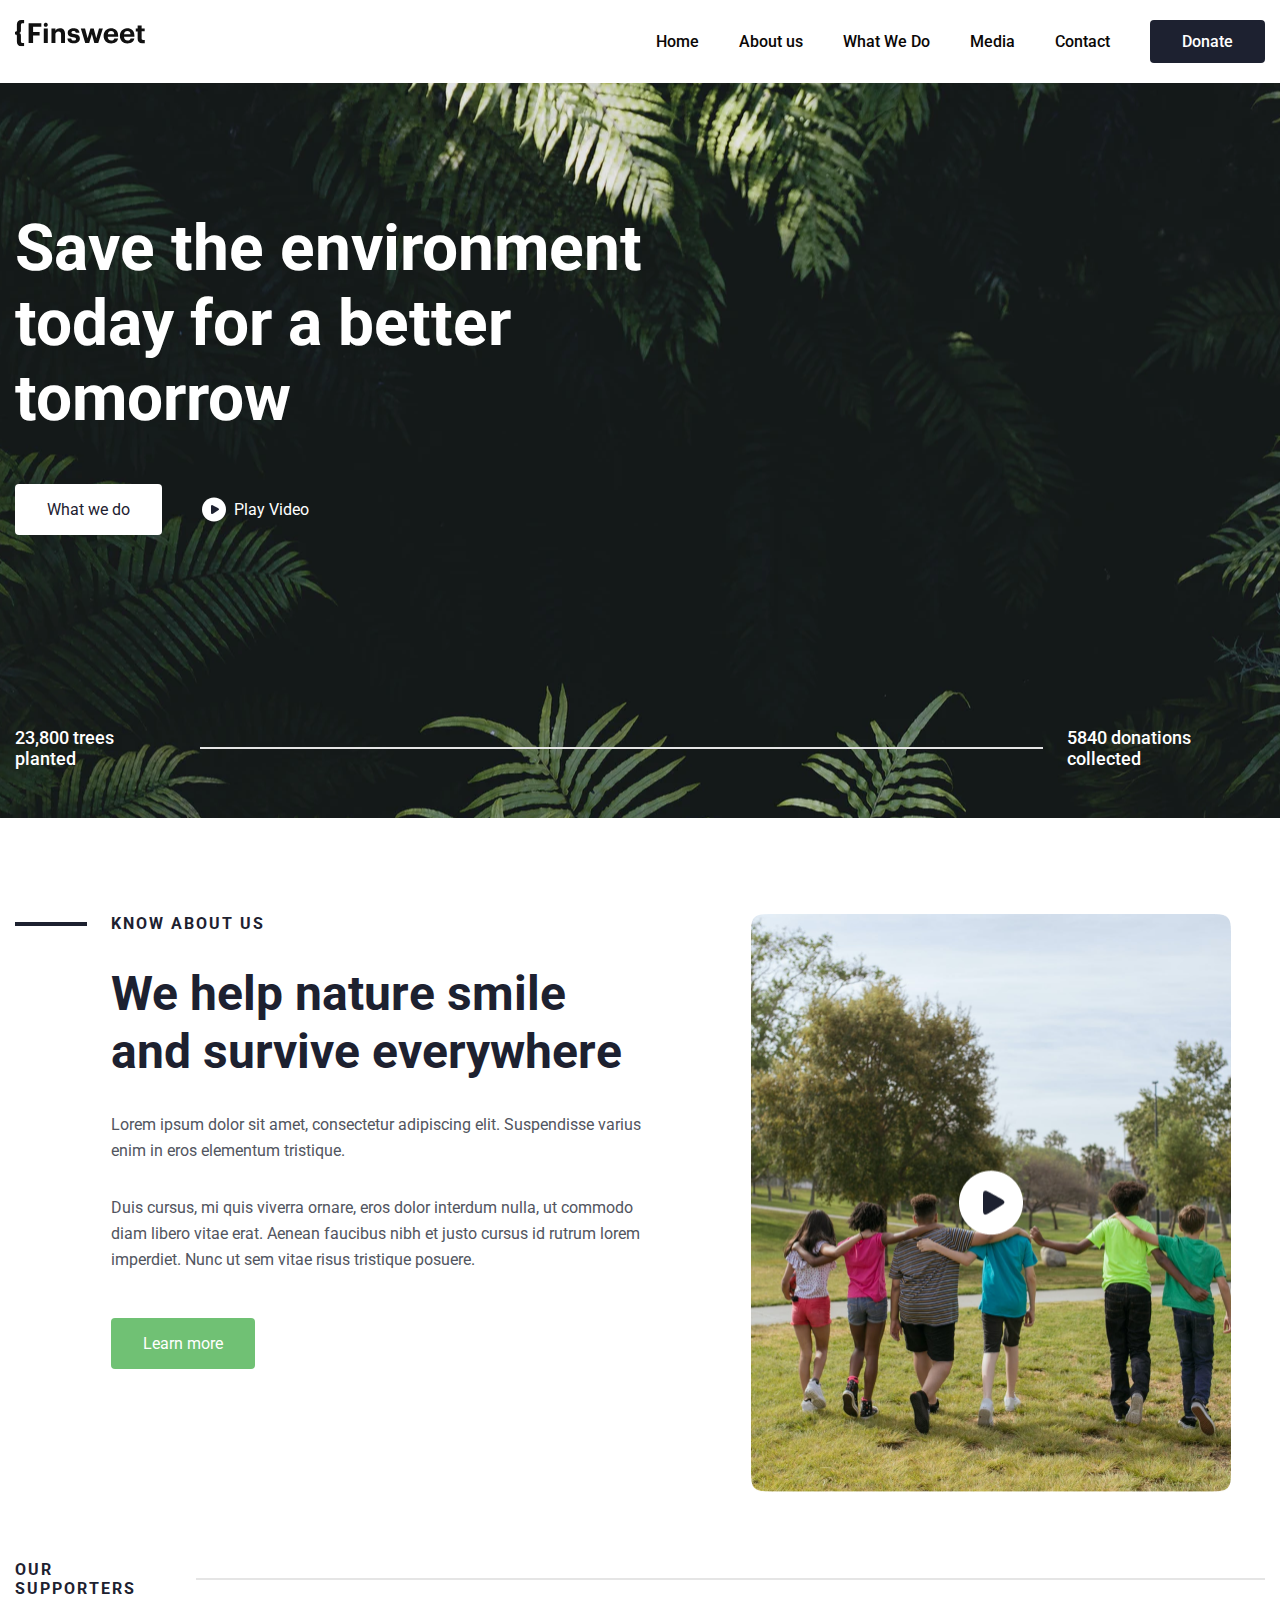
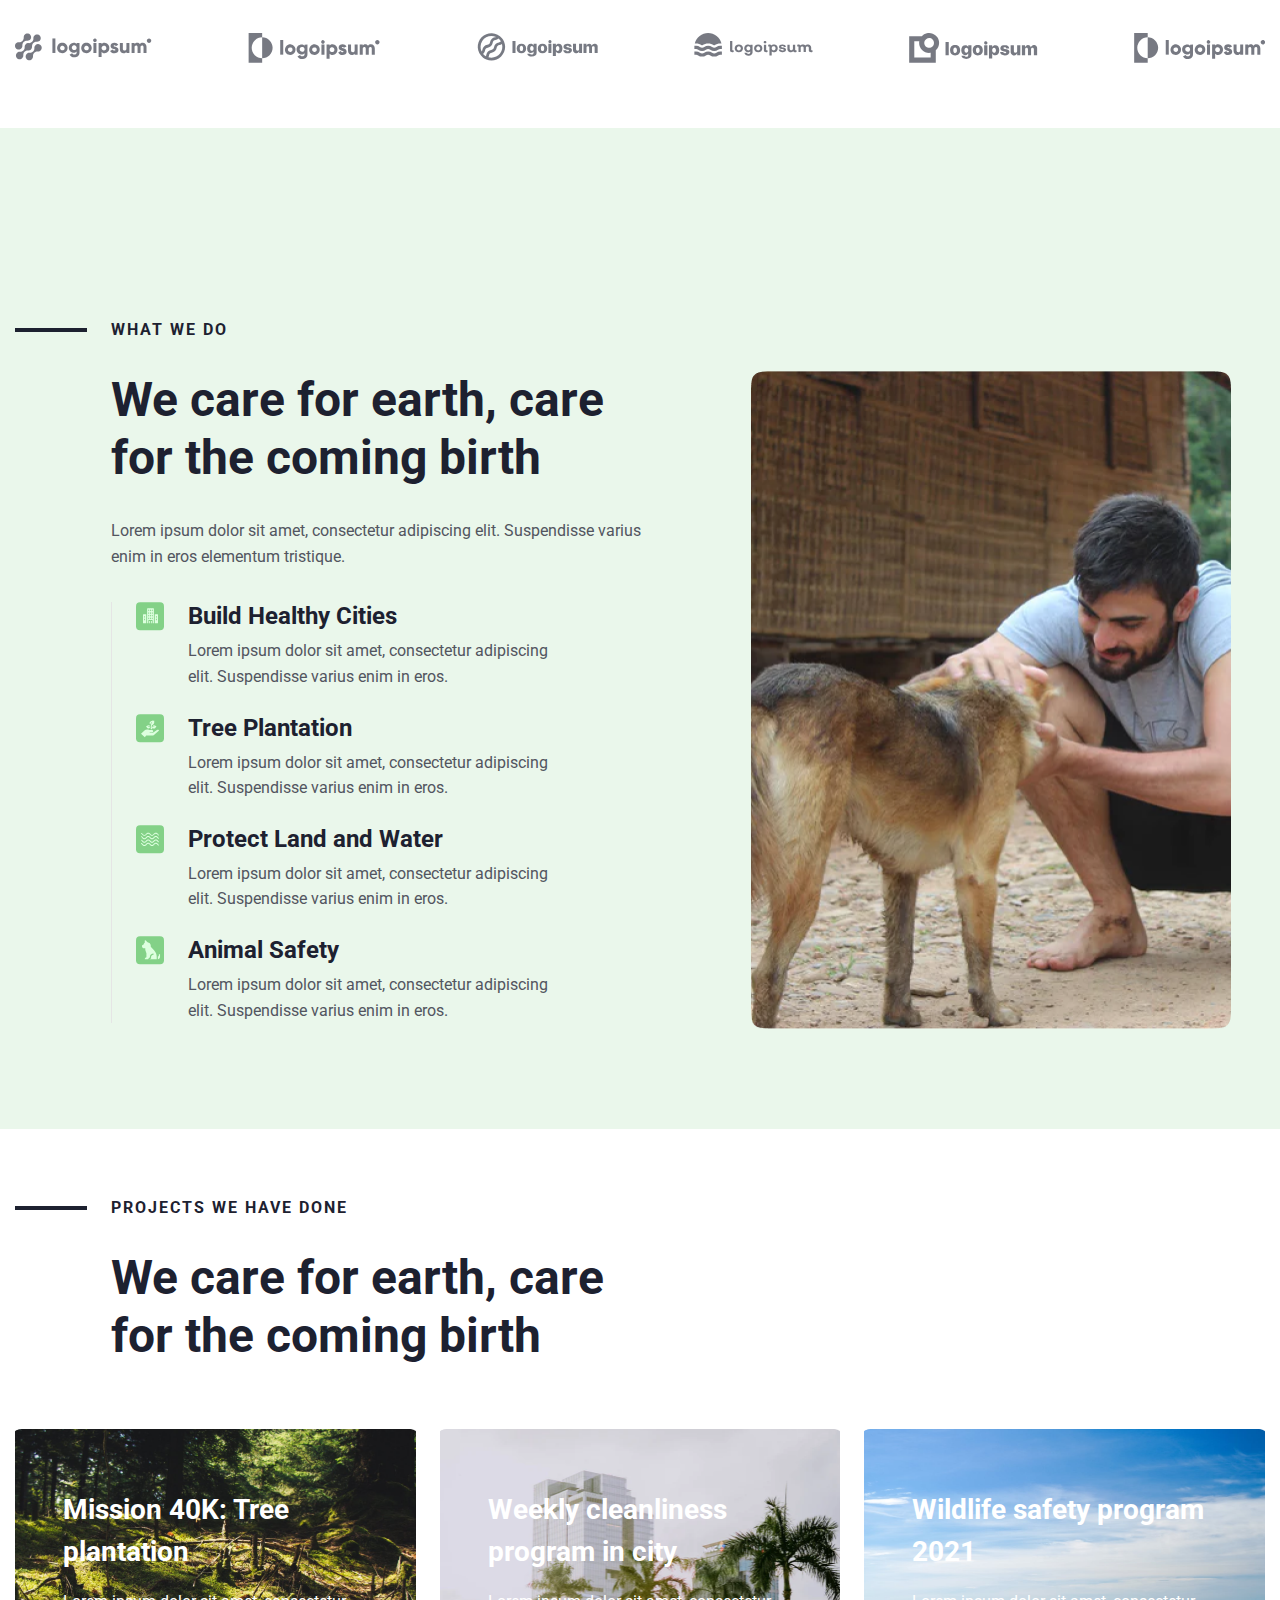
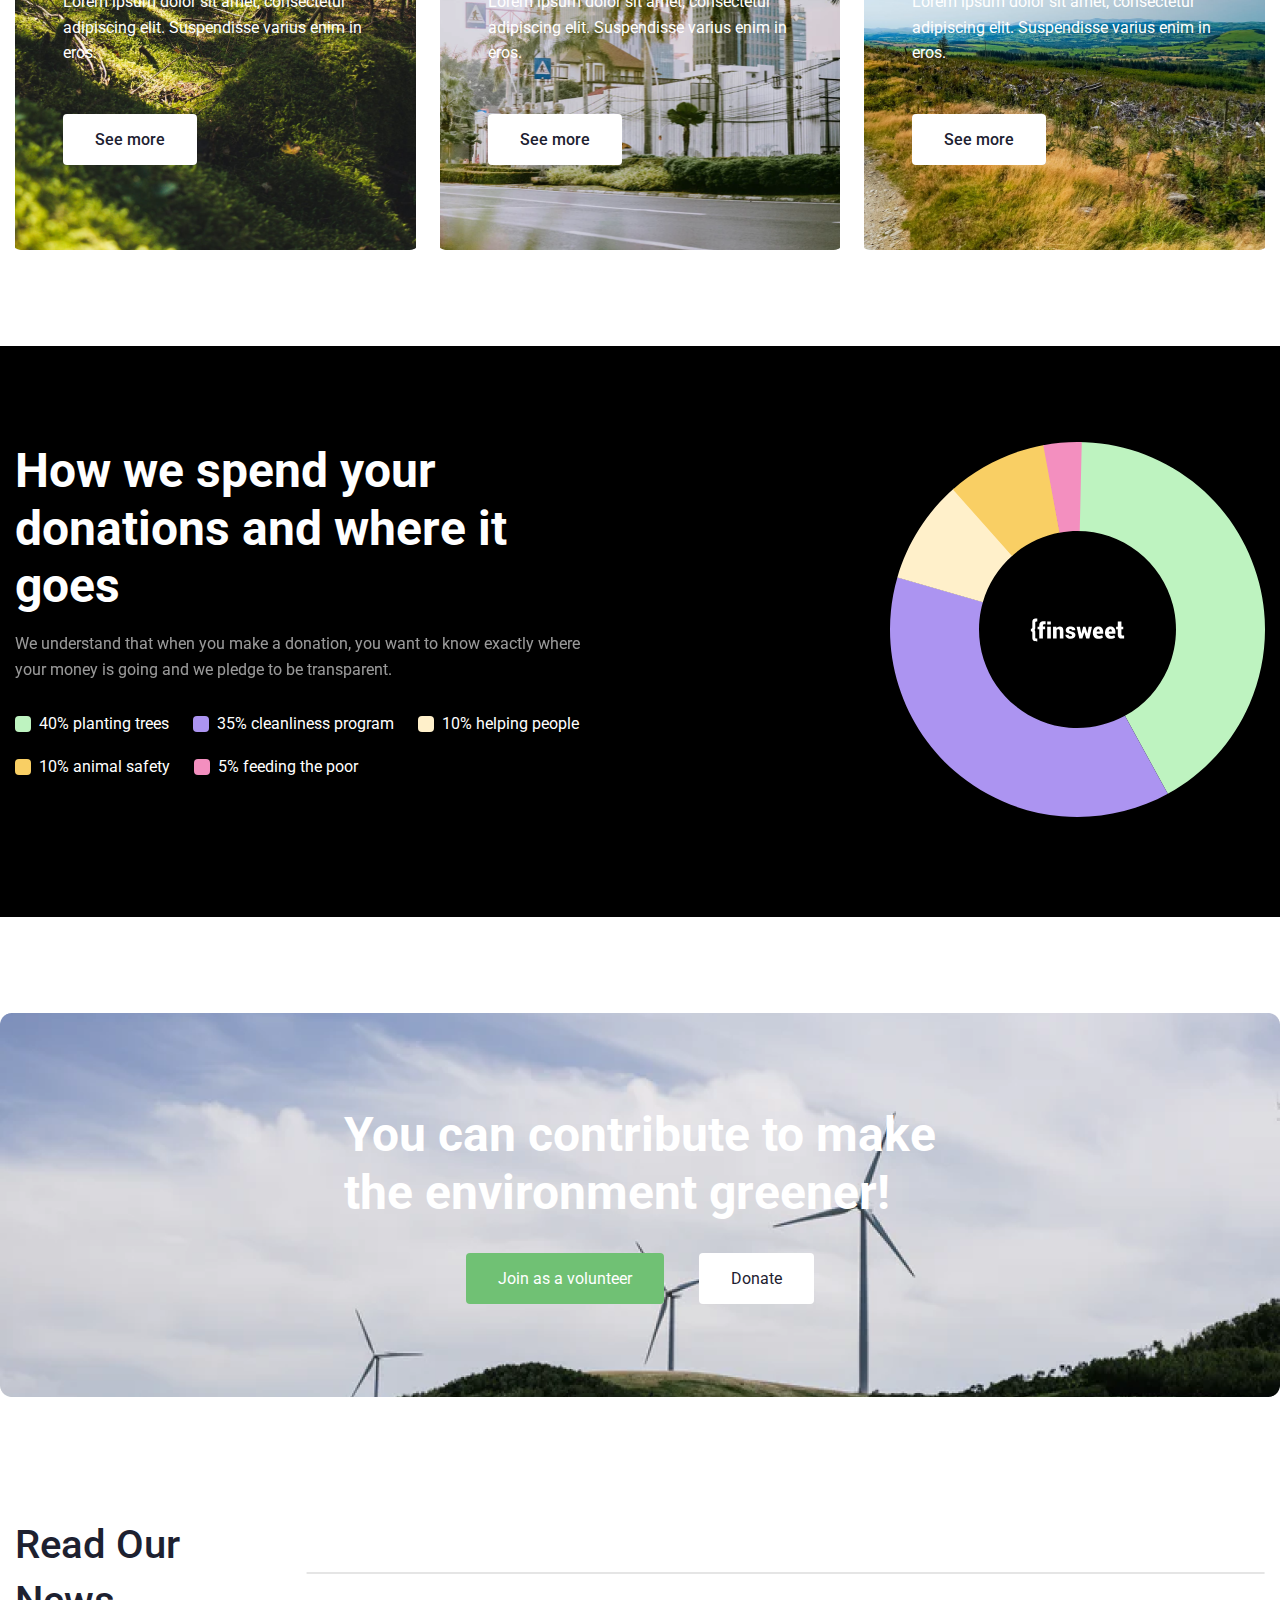
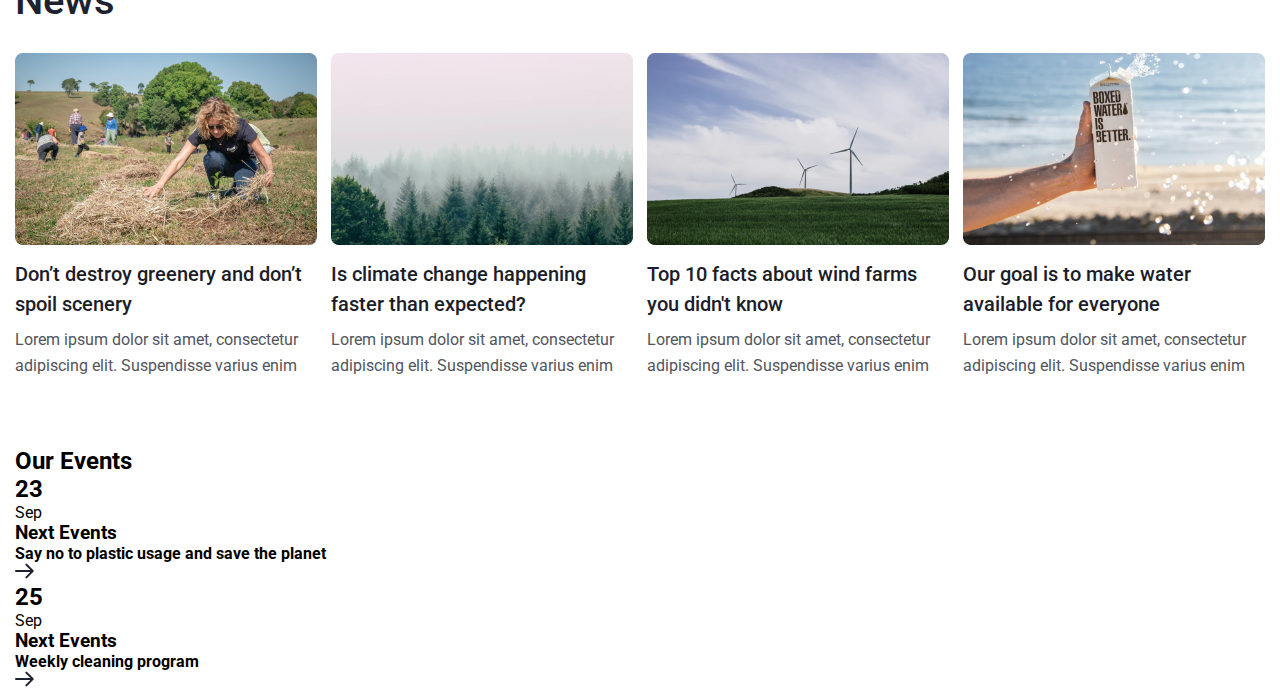
==== index.html @ 7b33d872 "start" ====
<!DOCTYPE html>
<html lang="en">
  <head>
    <meta charset="UTF-8" />
    <meta http-equiv="X-UA-Compatible" content="IE=edge" />
    <meta name="viewport" content="width=device-width, initial-scale=1.0" />
    <title>Home Page</title>
    <link rel="stylesheet" href="./css/main.css" />
  </head>
  <body>
    <header>
      <div class="container">
        <div class="header">
          <div class="logo">
            <a href="/">
              <img src="./img/Logo.svg" alt="logo" />
            </a>
          </div>
          <nav>
            <ul>
              <li><a href="/">Home</a></li>
              <li><a href="./about-us.html">About us</a></li>
              <li><a href="./what-we-do.html">What We Do</a></li>
              <li><a href="./media.html">Media</a></li>
              <li><a href="./contact.html">Contact</a></li>
            </ul>
            <a class="btn" href="./donation.html">Donate</a>
          </nav>
        </div>
      </div>
    </header>
    <main>
      <section class="hero-section">
        <div class="container">
          <div class="hero-section__inner">
            <div class="hero-section__header">
              <h2>Save the environment today for a better tomorrow</h2>
            </div>

            <div class="hero-section__btns">
              <a href="#" class="home-page__btn">What we do</a>

              <a href="#" class="hero-section__play-btn">
                <svg
                  width="24"
                  height="25"
                  viewBox="0 0 24 25"
                  fill="none"
                  xmlns="http://www.w3.org/2000/svg"
                >
                  <g filter="url(#filter0_b_604_49)">
                    <path
                      d="M0 12.5C0 5.87258 5.37258 0.5 12 0.5C18.6274 0.5 24 5.87258 24 12.5C24 19.1274 18.6274 24.5 12 24.5C5.37258 24.5 0 19.1274 0 12.5Z"
                      fill="white"
                    />
                  </g>
                  <path
                    d="M8.99268 14.2144V10.68C8.99268 9.17335 8.99268 8.42001 9.48339 8.12962C9.97411 7.83922 10.6345 8.20177 11.9552 8.92688L14.9846 10.5901C16.3231 11.3249 16.9924 11.6924 17.0071 12.2668C17.0218 12.8412 16.3722 13.2424 15.0731 14.0448L12.0437 15.916C10.6936 16.7499 10.0185 17.1668 9.50559 16.8807C8.99268 16.5947 8.99268 15.8012 8.99268 14.2144Z"
                    fill="#1D2130"
                  />
                  <defs>
                    <filter
                      id="filter0_b_604_49"
                      x="-80"
                      y="-79.5"
                      width="184"
                      height="184"
                      filterUnits="userSpaceOnUse"
                      color-interpolation-filters="sRGB"
                    >
                      <feFlood flood-opacity="0" result="BackgroundImageFix" />
                      <feGaussianBlur
                        in="BackgroundImageFix"
                        stdDeviation="40"
                      />
                      <feComposite
                        in2="SourceAlpha"
                        operator="in"
                        result="effect1_backgroundBlur_604_49"
                      />
                      <feBlend
                        mode="normal"
                        in="SourceGraphic"
                        in2="effect1_backgroundBlur_604_49"
                        result="shape"
                      />
                    </filter>
                  </defs>
                </svg>
                Play Video
              </a>
            </div>

            <div class="hero-section__footer">
              <p>23,800 trees planted</p>
              <div class="hero-section__line"></div>
              <p>5840 donations collected</p>
            </div>
          </div>
        </div>
      </section>
      <section class="about-section">
        <div class="container">
          <div class="about-section__inner">
            <div class="about-section__text">
              <div class="home-page__line-headers">
                <div class="home-page__line"></div>
                <h4 class="home-page__heading-mini">Know About us</h4>
              </div>
              <div class="home-page__text">
                <h2 class="home-page__headings">
                  We help nature smile and survive everywhere
                </h2>
                <p>
                  Lorem ipsum dolor sit amet, consectetur adipiscing elit.
                  Suspendisse varius enim in eros elementum tristique.
                </p>
                <p class="home-page__text-inner">
                  Duis cursus, mi quis viverra ornare, eros dolor interdum
                  nulla, ut commodo diam libero vitae erat. Aenean faucibus nibh
                  et justo cursus id rutrum lorem imperdiet. Nunc ut sem vitae
                  risus tristique posuere.
                </p>
                <a href="#" class="home-page__btn-green">Learn more</a>
              </div>
            </div>

            <div class="about-section__img">
              <img
                src="./img/Home-page-video.png"
                alt="home page video"
                width="480px"
                height="578px"
              />
            </div>
          </div>

          <div class="about-section__footer">
            <h4 class="home-page__heading-mini">our Supporters</h4>
            <div class="home-page__line-bigger"></div>
          </div>
          <div class="about-section__footer-logos">
            <svg
              width="143"
              height="29"
              viewBox="0 0 143 29"
              fill="none"
              xmlns="http://www.w3.org/2000/svg"
            >
              <g opacity="0.6">
                <path
                  d="M21.3558 13.1385C20.9581 13.5388 20.6535 14.022 20.4638 14.5536C20.274 15.0852 20.2038 15.6521 20.2581 16.2139L20.2392 16.195C20.295 16.8564 20.2058 17.5219 19.978 18.1453C19.7502 18.7686 19.3891 19.3346 18.92 19.8039C18.451 20.2733 17.8852 20.6345 17.2622 20.8624C16.6391 21.0904 15.9739 21.1796 15.3129 21.1237L15.3318 21.1426C14.5411 21.069 13.7469 21.2412 13.0576 21.6356C12.3683 22.0301 11.8173 22.6277 11.4799 23.3469C11.1424 24.0661 11.0349 24.872 11.172 25.6545C11.3091 26.4371 11.6841 27.1584 12.2459 27.7199C12.8076 28.2815 13.5289 28.656 14.3112 28.7924C15.0935 28.9289 15.8989 28.8206 16.6174 28.4823C17.336 28.1441 17.9328 27.5923 18.3264 26.9023C18.7201 26.2123 18.8914 25.4176 18.8171 24.6265L18.8371 24.6454C18.7813 23.9841 18.8704 23.3185 19.0982 22.6952C19.3261 22.0719 19.6871 21.5058 20.1562 21.0365C20.6253 20.5672 21.191 20.206 21.8141 19.978C22.4371 19.7501 23.1023 19.6609 23.7633 19.7167L23.7434 19.6978C24.3893 19.7559 25.0394 19.65 25.6335 19.3898C26.2276 19.1296 26.7464 18.7236 27.1419 18.2094C27.5373 17.6951 27.7967 17.0893 27.8958 16.4481C27.995 15.8069 27.9308 15.1511 27.7091 14.5413C27.4874 13.9316 27.1155 13.3877 26.6278 12.96C26.1401 12.5323 25.5524 12.2348 24.9192 12.0949C24.2859 11.955 23.6276 11.9773 23.0052 12.1597C22.3829 12.3421 21.8166 12.6788 21.359 13.1385H21.3558Z"
                  fill="#1D2130"
                />
                <path
                  d="M13.6137 18.6667L13.5938 18.6478C14.1556 18.7044 14.723 18.6354 15.2549 18.4458C15.7868 18.2562 16.2699 17.9507 16.6694 17.5513C17.0688 17.152 17.3745 16.6689 17.5645 16.1368C17.7544 15.6048 17.8238 15.0372 17.7676 14.4751L17.7875 14.494C17.7317 13.8326 17.8209 13.1671 18.0487 12.5438C18.2765 11.9204 18.6376 11.3544 19.1067 10.8851C19.5757 10.4158 20.1415 10.0545 20.7645 9.82658C21.3876 9.59863 22.0528 9.50945 22.7138 9.56528L22.6939 9.54638C23.4846 9.62068 24.2791 9.44911 24.9688 9.05509C25.6585 8.66106 26.21 8.06375 26.5479 7.34464C26.8859 6.62553 26.9939 5.81962 26.8572 5.03684C26.7205 4.25406 26.3458 3.53251 25.7842 2.97062C25.2226 2.40873 24.5014 2.03385 23.719 1.8971C22.9366 1.76036 22.1311 1.86842 21.4123 2.20654C20.6936 2.54466 20.0966 3.09638 19.7027 3.78644C19.3089 4.47651 19.1374 5.27132 19.2117 6.06248L19.1928 6.04253C19.2488 6.70391 19.1598 7.36955 18.932 7.99296C18.7042 8.61637 18.3432 9.18252 17.8741 9.65186C17.405 10.1212 16.8391 10.4824 16.216 10.7103C15.5929 10.9382 14.9276 11.0272 14.2665 10.9712L14.2854 10.9912C13.7236 10.9345 13.1562 11.0035 12.6243 11.1932C12.0924 11.3828 11.6093 11.6883 11.2098 12.0876C10.8104 12.4869 10.5047 12.9701 10.3147 13.5021C10.1248 14.0341 10.0554 14.6017 10.1116 15.1639L10.0927 15.145C10.1483 15.8063 10.0591 16.4718 9.83118 17.095C9.60328 17.7182 9.24222 18.2842 8.77319 18.7535C8.30416 19.2228 7.73844 19.584 7.11551 19.812C6.49258 20.04 5.82743 20.1293 5.16645 20.0737L5.18534 20.0926C4.39458 20.0183 3.60015 20.1899 2.91043 20.5839C2.2207 20.9779 1.66925 21.5752 1.3313 22.2943C0.993348 23.0134 0.885342 23.8193 1.02202 24.6021C1.15869 25.3849 1.53339 26.1064 2.09501 26.6683C2.65662 27.2302 3.37781 27.6051 4.16021 27.7419C4.94261 27.8786 5.74812 27.7705 6.46688 27.4324C7.18563 27.0943 7.78264 26.5426 8.17648 25.8525C8.57031 25.1625 8.74179 24.3676 8.66753 23.5765L8.68747 23.5954C8.63167 22.934 8.7208 22.2685 8.94864 21.6452C9.17647 21.0218 9.53753 20.4558 10.0066 19.9865C10.4757 19.5172 11.0415 19.1559 11.6645 18.928C12.2875 18.7 12.9527 18.6109 13.6137 18.6667Z"
                  fill="#1D2130"
                />
                <path
                  d="M6.58015 16.5594C6.97793 16.1591 7.28247 15.6759 7.47205 15.1443C7.66163 14.6126 7.73156 14.0457 7.67686 13.4839L7.6968 13.5028C7.64096 12.8413 7.73013 12.1755 7.95809 11.552C8.18605 10.9286 8.54729 10.3624 9.0166 9.89303C9.48591 9.42369 10.052 9.0625 10.6752 8.83469C11.2985 8.60689 11.964 8.51796 12.6252 8.57411L12.6052 8.55521C13.3957 8.6293 14.1898 8.45764 14.8792 8.06364C15.5686 7.66965 16.1198 7.07248 16.4575 6.3536C16.7953 5.63471 16.9032 4.82909 16.7665 4.04661C16.6299 3.26412 16.2553 2.54285 15.6939 1.98116C15.1325 1.41947 14.4115 1.04471 13.6294 0.907975C12.8473 0.77124 12.0421 0.879191 11.3236 1.21711C10.605 1.55502 10.0082 2.10645 9.61437 2.79619C9.22057 3.48594 9.049 4.28043 9.12305 5.07131L9.10416 5.05241C9.15996 5.71375 9.07083 6.37932 8.84299 7.00264C8.61516 7.62596 8.2541 8.19203 7.78503 8.66133C7.31596 9.13064 6.75017 9.49187 6.12715 9.71982C5.50413 9.94776 4.8389 10.0369 4.17789 9.98111L4.19677 10C3.55089 9.94206 2.90084 10.0482 2.30685 10.3085C1.71286 10.5688 1.19416 10.9749 0.79881 11.4892C0.403458 12.0034 0.144249 12.6092 0.0452039 13.2504C-0.0538415 13.8916 0.0104804 14.5474 0.23221 15.1571C0.453939 15.7668 0.825902 16.3106 1.31363 16.7382C1.80136 17.1658 2.38907 17.4633 3.0223 17.6031C3.65553 17.7429 4.3138 17.7206 4.9361 17.5381C5.55841 17.3557 6.12461 17.019 6.58225 16.5594H6.58015Z"
                  fill="#1D2130"
                />
                <path
                  d="M39.09 6.08663H42.2069V21.2623H39.09V6.08663Z"
                  fill="#1D2130"
                />
                <path
                  d="M43.9722 16.0658C43.9678 14.9753 44.2871 13.9079 44.8895 12.999C45.4919 12.0901 46.3504 11.3806 47.3562 10.9602C48.362 10.5398 49.4699 10.4276 50.5395 10.6376C51.6092 10.8477 52.5924 11.3707 53.3647 12.1403C54.1371 12.9099 54.6637 13.8915 54.878 14.9608C55.0923 16.0301 54.9845 17.139 54.5684 18.147C54.1522 19.155 53.4465 20.0167 52.5404 20.6231C51.6344 21.2295 50.5689 21.5531 49.4788 21.5531C48.7553 21.5614 48.0373 21.4253 47.3669 21.1527C46.6965 20.8801 46.0872 20.4766 45.5745 19.9657C45.0618 19.4548 44.656 18.8468 44.3809 18.1772C44.1058 17.5076 43.9668 16.7898 43.9722 16.0658ZM51.8685 16.0658C51.8555 15.5958 51.7043 15.1399 51.4338 14.7554C51.1632 14.3708 50.7854 14.0746 50.3475 13.9036C49.9096 13.7327 49.4311 13.6948 48.9718 13.7945C48.5124 13.8942 48.0927 14.1272 47.7649 14.4643C47.4372 14.8014 47.2161 15.2276 47.1292 15.6898C47.0423 16.152 47.0935 16.6295 47.2764 17.0627C47.4593 17.4959 47.7657 17.8655 48.1575 18.1254C48.5492 18.3853 49.0088 18.5239 49.4788 18.5239C49.8007 18.5325 50.1209 18.4743 50.4192 18.3529C50.7175 18.2315 50.9874 18.0496 51.2119 17.8187C51.4365 17.5877 51.6107 17.3127 51.7237 17.0111C51.8367 16.7094 51.886 16.3875 51.8685 16.0658Z"
                  fill="#1D2130"
                />
                <path
                  d="M67.4082 10.8684V20.7384C67.4082 24.2307 64.6858 25.707 61.9225 25.707C60.9496 25.7798 59.9754 25.5832 59.1068 25.1387C58.2382 24.6941 57.5087 24.0189 56.9983 23.187L59.6577 21.6487C59.8722 22.0824 60.214 22.4401 60.6373 22.6741C61.0606 22.9081 61.5453 23.0072 62.0264 22.9581C62.3339 23.0007 62.647 22.9736 62.9427 22.8788C63.2383 22.784 63.5088 22.6239 63.7342 22.4104C63.9596 22.1968 64.1342 21.9353 64.2449 21.6452C64.3557 21.355 64.3998 21.0437 64.3741 20.7342V19.7839C64.0091 20.2307 63.5445 20.5857 63.0176 20.8204C62.4907 21.0551 61.9161 21.1629 61.34 21.1353C59.9692 21.092 58.669 20.5168 57.7146 19.5313C56.7602 18.5459 56.2265 17.2275 56.2265 15.8553C56.2265 14.4831 56.7602 13.1648 57.7146 12.1793C58.669 11.1939 59.9692 10.6187 61.34 10.5754C61.9161 10.5477 62.4907 10.6556 63.0176 10.8903C63.5445 11.1249 64.0091 11.4799 64.3741 11.9268V10.8663L67.4082 10.8684ZM64.3752 15.8569C64.3961 15.3543 64.2662 14.857 64.0023 14.4289C63.7383 14.0008 63.3523 13.6615 62.894 13.4547C62.4357 13.2479 61.926 13.1831 61.4306 13.2686C60.9351 13.354 60.4766 13.5859 60.1139 13.9343C59.7513 14.2827 59.5012 14.7317 59.3958 15.2236C59.2904 15.7154 59.3345 16.2276 59.5225 16.6941C59.7105 17.1606 60.0337 17.5602 60.4506 17.8414C60.8674 18.1226 61.3589 18.2725 61.8616 18.2719C62.1891 18.2948 62.5178 18.2488 62.8264 18.1368C63.1351 18.0249 63.4169 17.8495 63.6536 17.622C63.8904 17.3945 64.077 17.1199 64.2012 16.8159C64.3255 16.5119 64.3847 16.1852 64.3752 15.8569Z"
                  fill="#1D2130"
                />
                <path
                  d="M69.1734 16.0658C69.169 14.9753 69.4882 13.9079 70.0907 12.999C70.6931 12.0901 71.5516 11.3806 72.5574 10.9602C73.5632 10.5398 74.6711 10.4276 75.7407 10.6376C76.8103 10.8477 77.7936 11.3707 78.5659 12.1403C79.3382 12.9099 79.8649 13.8915 80.0792 14.9608C80.2934 16.0301 80.1857 17.139 79.7695 18.147C79.3534 19.155 78.6476 20.0167 77.7416 20.6231C76.8356 21.2295 75.77 21.5531 74.68 21.5531C73.9564 21.5614 73.2385 21.4253 72.5681 21.1527C71.8977 20.8801 71.2884 20.4766 70.7757 19.9657C70.263 19.4548 69.8572 18.8468 69.5821 18.1772C69.307 17.5076 69.168 16.7898 69.1734 16.0658ZM77.0697 16.0658C77.0567 15.5958 76.9055 15.1399 76.6349 14.7554C76.3644 14.3708 75.9866 14.0746 75.5487 13.9036C75.1108 13.7327 74.6323 13.6948 74.1729 13.7945C73.7136 13.8942 73.2938 14.1272 72.9661 14.4643C72.6384 14.8014 72.4172 15.2276 72.3303 15.6898C72.2435 16.152 72.2946 16.6295 72.4775 17.0627C72.6604 17.4959 72.9669 17.8655 73.3586 18.1254C73.7504 18.3853 74.21 18.5239 74.68 18.5239C75.0019 18.5325 75.3221 18.4743 75.6204 18.3529C75.9187 18.2315 76.1886 18.0496 76.4131 17.8187C76.6376 17.5877 76.8119 17.3127 76.9249 17.0111C77.0379 16.7094 77.0872 16.3875 77.0697 16.0658Z"
                  fill="#1D2130"
                />
                <path
                  d="M81.6402 8.08269C81.6402 7.71262 81.7499 7.35086 81.9554 7.04316C82.1609 6.73546 82.4529 6.49564 82.7947 6.35402C83.1364 6.2124 83.5124 6.17534 83.8752 6.24754C84.238 6.31974 84.5712 6.49794 84.8328 6.75962C85.0943 7.0213 85.2724 7.3547 85.3446 7.71765C85.4167 8.08061 85.3797 8.45683 85.2382 8.79873C85.0966 9.14062 84.8569 9.43285 84.5494 9.63845C84.2418 9.84405 83.8802 9.95379 83.5103 9.95379C83.0159 9.94887 82.543 9.75015 82.1934 9.40031C81.8437 9.05048 81.6451 8.57741 81.6402 8.08269ZM81.955 10.8683H85.073V21.2633H81.9508L81.955 10.8683Z"
                  fill="#1D2130"
                />
                <path
                  d="M98.5317 16.0658C98.5677 16.7528 98.4676 17.4402 98.2372 18.0883C98.0068 18.7365 97.6506 19.3327 97.1891 19.8427C96.7275 20.3526 96.1698 20.7662 95.548 21.0598C94.9261 21.3533 94.2524 21.521 93.5655 21.5531C92.9879 21.5847 92.4105 21.4872 91.8752 21.2678C91.3399 21.0484 90.8601 20.7126 90.4706 20.2847V25.4203H87.3536V10.8683H90.4706V11.8448C90.8603 11.4172 91.3401 11.0817 91.8754 10.8625C92.4107 10.6433 92.988 10.546 93.5655 10.5775C94.2525 10.6095 94.9264 10.7771 95.5484 11.0706C96.1704 11.3642 96.7282 11.7779 97.1898 12.288C97.6513 12.7981 98.0075 13.3945 98.2378 14.0429C98.4681 14.6912 98.568 15.3787 98.5317 16.0658ZM95.4147 16.0658C95.4025 15.5793 95.2472 15.1072 94.9682 14.7086C94.6891 14.31 94.2988 14.0026 93.846 13.8249C93.3932 13.6471 92.898 13.607 92.4225 13.7094C91.947 13.8118 91.5122 14.0523 91.1727 14.4007C90.8331 14.7491 90.6037 15.19 90.5134 15.6681C90.423 16.1463 90.4756 16.6405 90.6646 17.0889C90.8536 17.5373 91.1705 17.92 91.5758 18.1891C91.9811 18.4582 92.4568 18.6016 92.9432 18.6016C93.2771 18.6164 93.6104 18.5605 93.9212 18.4375C94.232 18.3145 94.5133 18.1271 94.7467 17.8877C94.9801 17.6482 95.1602 17.3621 95.2753 17.0482C95.3905 16.7342 95.438 16.3994 95.4147 16.0658Z"
                  fill="#1D2130"
                />
                <path
                  d="M108.15 18.1438C108.15 20.5347 106.073 21.5532 103.829 21.5532C102.923 21.6353 102.012 21.4435 101.216 21.0025C100.42 20.5615 99.7736 19.8916 99.3618 19.0794L102.062 17.5411C102.171 17.9165 102.406 18.2431 102.727 18.4663C103.048 18.6895 103.435 18.7958 103.825 18.7675C104.572 18.7675 104.947 18.5386 104.947 18.1239C104.947 16.9794 99.8351 17.5831 99.8351 13.9869C99.8351 11.7199 101.747 10.5775 103.908 10.5775C104.72 10.5518 105.525 10.7446 106.237 11.1357C106.95 11.5269 107.544 12.1021 107.959 12.8014L105.3 14.2357C105.183 13.9634 104.989 13.7315 104.742 13.5689C104.494 13.4062 104.204 13.3201 103.908 13.3212C103.368 13.3212 103.035 13.5312 103.035 13.9029C103.039 15.0883 108.15 14.2977 108.15 18.1438Z"
                  fill="#1D2130"
                />
                <path
                  d="M119.536 10.8684V21.2634H116.419V20.2858C116.059 20.7172 115.603 21.057 115.087 21.2775C114.57 21.498 114.009 21.5928 113.449 21.5542C111.35 21.5542 109.566 20.058 109.566 17.2492V10.8684H112.683V16.7925C112.657 17.04 112.685 17.2903 112.765 17.5259C112.846 17.7615 112.977 17.9767 113.149 18.1566C113.321 18.3365 113.53 18.4767 113.761 18.5675C113.993 18.6583 114.242 18.6976 114.49 18.6825C115.633 18.6825 116.422 18.0178 116.422 16.5415V10.8715L119.536 10.8684Z"
                  fill="#1D2130"
                />
                <path
                  d="M137.409 14.8805V21.2624H134.292V15.1503C134.292 14.1108 133.793 13.4462 132.796 13.4462C131.757 13.4462 131.175 14.1738 131.175 15.4002V21.2624H128.059V15.1503C128.059 14.1108 127.56 13.4462 126.562 13.4462C125.523 13.4462 124.942 14.1738 124.942 15.4002V21.2624H121.825V10.8674H124.942V11.8229C125.265 11.3989 125.689 11.0628 126.176 10.8451C126.662 10.6274 127.195 10.535 127.726 10.5765C128.26 10.5504 128.791 10.663 129.268 10.9033C129.744 11.1436 130.151 11.5035 130.448 11.9478C130.793 11.483 131.251 11.1134 131.777 10.8736C132.304 10.6338 132.883 10.5316 133.461 10.5765C135.846 10.5776 137.409 12.2817 137.409 14.8805Z"
                  fill="#1D2130"
                />
                <path
                  d="M140.045 10.8043C141.323 10.8043 142.358 9.76822 142.358 8.49013C142.358 7.21203 141.323 6.17593 140.045 6.17593C138.768 6.17593 137.732 7.21203 137.732 8.49013C137.732 9.76822 138.768 10.8043 140.045 10.8043Z"
                  fill="#1D2130"
                />
              </g>
            </svg>

            <svg
              width="138"
              height="32"
              viewBox="0 0 138 32"
              fill="none"
              xmlns="http://www.w3.org/2000/svg"
            >
              <g opacity="0.6">
                <path
                  d="M33.6484 7.63501H36.8138V22.952H33.6484V7.63501Z"
                  fill="#1D2130"
                />
                <path
                  d="M38.5864 17.705C38.5864 16.603 38.9121 15.5258 39.5222 14.61C40.1322 13.6941 40.9992 12.9809 42.0133 12.5606C43.0273 12.1404 44.1427 12.032 45.2181 12.2494C46.2935 12.4667 47.2804 12.9999 48.0538 13.7813C48.8272 14.5628 49.3523 15.5573 49.5625 16.6389C49.7726 17.7205 49.6584 18.8405 49.2343 19.8568C48.8102 20.8731 48.0952 21.74 47.1801 22.3476C46.265 22.9553 45.191 23.2763 44.0941 23.27C43.3665 23.2757 42.6452 23.1354 41.9723 22.8574C41.2994 22.5793 40.6886 22.1691 40.1756 21.6508C39.6626 21.1325 39.2578 20.5165 38.9849 19.8389C38.712 19.1613 38.5765 18.4359 38.5864 17.705ZM46.5208 17.705C46.5084 17.2299 46.3568 16.769 46.085 16.3801C45.8132 15.9911 45.4333 15.6912 44.9928 15.518C44.5522 15.3448 44.0706 15.3059 43.6082 15.4062C43.1458 15.5066 42.7231 15.7416 42.393 16.082C42.0629 16.4224 41.8399 16.853 41.7521 17.32C41.6643 17.787 41.7155 18.2696 41.8993 18.7076C42.0831 19.1455 42.3913 19.5192 42.7855 19.7821C43.1796 20.0449 43.6421 20.1852 44.1152 20.1854C44.4372 20.1917 44.7572 20.1312 45.0549 20.0077C45.3527 19.8841 45.6219 19.7002 45.8457 19.4674C46.0695 19.2346 46.243 18.958 46.3556 18.6547C46.4681 18.3515 46.5172 18.0282 46.4997 17.705H46.5208Z"
                  fill="#1D2130"
                />
                <path
                  d="M62.126 12.458V22.4326C62.126 25.9518 59.3827 27.4464 56.6077 27.4464C55.629 27.5271 54.6472 27.3317 53.7729 26.8823C52.8987 26.4328 52.1666 25.7471 51.6593 24.9024L54.3287 23.3548C54.545 23.793 54.8891 24.1545 55.3151 24.3912C55.7411 24.6279 56.2288 24.7286 56.7133 24.6798C57.0218 24.718 57.335 24.6872 57.6304 24.5896C57.9258 24.4921 58.196 24.3302 58.4218 24.1154C58.6477 23.9007 58.8235 23.6385 58.9367 23.3476C59.0499 23.0567 59.0977 22.7442 59.0767 22.4326V21.468C58.7084 21.9167 58.241 22.2729 57.7117 22.5084C57.1824 22.7439 56.6057 22.8523 56.0274 22.8248C54.6283 22.8248 53.2864 22.2664 52.297 21.2725C51.3077 20.2785 50.7519 18.9305 50.7519 17.5248C50.7519 16.1192 51.3077 14.7711 52.297 13.7771C53.2864 12.7832 54.6283 12.2248 56.0274 12.2248C56.6057 12.1973 57.1824 12.3057 57.7117 12.5412C58.241 12.7767 58.7084 13.1329 59.0767 13.5816V12.5216L62.126 12.458ZM59.0767 17.493C59.0978 16.9859 58.9673 16.484 58.7022 16.0519C58.437 15.6199 58.0493 15.2774 57.5888 15.0685C57.1284 14.8596 56.6162 14.7938 56.1183 14.8797C55.6203 14.9655 55.1593 15.1991 54.7945 15.5503C54.4298 15.9015 54.1779 16.3542 54.0713 16.8504C53.9648 17.3466 54.0084 17.8634 54.1965 18.3345C54.3847 18.8055 54.7088 19.2093 55.1272 19.4938C55.5456 19.7783 56.0392 19.9306 56.5444 19.931C56.8741 19.9549 57.2051 19.909 57.516 19.7963C57.827 19.6837 58.1109 19.5068 58.3496 19.277C58.5882 19.0473 58.7762 18.7698 58.9015 18.4625C59.0267 18.1552 59.0864 17.8249 59.0767 17.493Z"
                  fill="#1D2130"
                />
                <path
                  d="M63.9091 17.705C63.9091 16.6039 64.2342 15.5275 64.8434 14.6121C65.4525 13.6968 66.3183 12.9835 67.3311 12.5626C68.3439 12.1417 69.4582 12.0321 70.533 12.2477C71.6078 12.4633 72.5948 12.9944 73.3691 13.7737C74.1433 14.5531 74.6701 15.5456 74.8826 16.6258C75.0952 17.706 74.984 18.8253 74.5631 19.842C74.1422 20.8587 73.4306 21.7271 72.5183 22.3373C71.6059 22.9475 70.5339 23.2721 69.4379 23.27C68.709 23.2771 67.986 23.1379 67.3113 22.8606C66.6367 22.5834 66.0239 22.1735 65.5089 21.6552C64.994 21.1369 64.5872 20.5205 64.3125 19.8422C64.0378 19.1639 63.9006 18.4373 63.9091 17.705ZM71.8435 17.705C71.8311 17.2295 71.6792 16.7682 71.4069 16.379C71.1347 15.9898 70.7541 15.69 70.313 15.5171C69.8719 15.3442 69.3898 15.3059 68.9271 15.4071C68.4644 15.5083 68.0417 15.7444 67.712 16.0858C67.3823 16.4273 67.1603 16.8589 67.0737 17.3265C66.987 17.7942 67.0397 18.2772 67.2251 18.7149C67.4105 19.1526 67.7204 19.5257 68.1159 19.7872C68.5114 20.0488 68.9749 20.1873 69.4484 20.1854C69.7705 20.1917 70.0904 20.1312 70.3882 20.0077C70.686 19.8841 70.9551 19.7002 71.1789 19.4674C71.4027 19.2346 71.5763 18.958 71.6889 18.6547C71.8014 18.3515 71.8505 18.0282 71.833 17.705H71.8435Z"
                  fill="#1D2130"
                />
                <path
                  d="M76.4333 9.64896C76.4333 9.27578 76.5435 8.91099 76.7499 8.6007C76.9562 8.29042 77.2496 8.04859 77.5927 7.90578C77.9359 7.76297 78.3135 7.72561 78.6778 7.79841C79.0422 7.87121 79.3768 8.05091 79.6395 8.31479C79.9021 8.57866 80.081 8.91486 80.1535 9.28086C80.2259 9.64686 80.1887 10.0262 80.0466 10.371C79.9044 10.7158 79.6637 11.0104 79.3549 11.2178C79.046 11.4251 78.6829 11.5358 78.3114 11.5358C77.815 11.5302 77.3405 11.3297 76.9895 10.977C76.6385 10.6244 76.4388 10.1477 76.4333 9.64896ZM76.7393 12.458H79.9047V22.952H76.7393V12.458Z"
                  fill="#1D2130"
                />
                <path
                  d="M93.4523 17.705C93.4878 18.4029 93.3855 19.101 93.1514 19.7591C92.9173 20.4171 92.556 21.0222 92.0882 21.5394C91.6204 22.0566 91.0555 22.4758 90.4258 22.7728C89.7962 23.0698 89.1143 23.2388 88.4194 23.27C87.8297 23.3094 87.2388 23.2146 86.6907 22.9925C86.1426 22.7704 85.6515 22.4268 85.2541 21.9874V27.1708H82.0887V12.458H85.2541V13.4438C85.652 13.0057 86.1435 12.6637 86.6916 12.4435C87.2398 12.2232 87.8305 12.1303 88.4194 12.1718C89.1115 12.2031 89.7907 12.3711 90.4182 12.6661C91.0457 12.9611 91.6092 13.3774 92.0765 13.8912C92.5439 14.4051 92.9059 15.0063 93.142 15.6607C93.378 16.3151 93.4835 17.0097 93.4523 17.705ZM90.2869 17.705C90.2745 17.2127 90.1176 16.7351 89.8361 16.3319C89.5546 15.9287 89.1608 15.618 88.7043 15.4387C88.2477 15.2594 87.7486 15.2195 87.2696 15.324C86.7905 15.4284 86.3528 15.6726 86.0113 16.0259C85.6698 16.3792 85.4397 16.8259 85.3498 17.3101C85.2599 17.7942 85.3143 18.2942 85.5061 18.7474C85.6979 19.2006 86.0186 19.5869 86.428 19.8578C86.8374 20.1287 87.3172 20.2722 87.8074 20.2702C88.1432 20.2845 88.4782 20.2274 88.7904 20.1025C89.1027 19.9777 89.3851 19.7879 89.6192 19.5457C89.8533 19.3035 90.0339 19.0143 90.1489 18.6971C90.264 18.3799 90.311 18.0418 90.2869 17.705Z"
                  fill="#1D2130"
                />
                <path
                  d="M103.085 19.8038C103.085 22.2206 100.975 23.2488 98.7384 23.2488C97.8261 23.3313 96.9101 23.137 96.1088 22.6911C95.3076 22.2451 94.6578 21.568 94.2436 20.7472L96.9658 19.1996C97.0736 19.5778 97.3075 19.9074 97.6282 20.1331C97.949 20.3589 98.3372 20.4671 98.7278 20.4398C99.477 20.4398 99.8568 20.2066 99.8568 19.7826C99.8568 18.6272 94.7184 19.242 94.7184 15.6062C94.7184 13.3166 96.6387 12.1718 98.8123 12.1718C99.6385 12.1346 100.459 12.3229 101.187 12.7167C101.916 13.1105 102.524 13.6951 102.948 14.4084L100.226 15.85C100.106 15.5765 99.9093 15.3439 99.6603 15.1803C99.4113 15.0166 99.1204 14.9289 98.8228 14.9278C98.2741 14.9278 97.9471 15.1398 97.9471 15.5108C97.9471 16.7192 103.085 15.9242 103.085 19.8038Z"
                  fill="#1D2130"
                />
                <path
                  d="M114.554 12.458V22.952H111.389V21.9662C111.03 22.4026 110.573 22.7479 110.056 22.9744C109.539 23.2009 108.977 23.3022 108.414 23.27C106.303 23.27 104.499 21.7542 104.499 18.924V12.458H107.665V18.447C107.64 18.6974 107.669 18.9503 107.751 19.1881C107.833 19.4259 107.965 19.643 108.139 19.8244C108.312 20.0058 108.523 20.1472 108.756 20.2388C108.99 20.3304 109.24 20.3701 109.49 20.355C110.629 20.355 111.431 19.6766 111.431 18.235V12.458H114.554Z"
                  fill="#1D2130"
                />
                <path
                  d="M132.491 16.5072V22.952H129.326V16.7828C129.326 15.7228 128.83 15.0656 127.828 15.0656C126.825 15.0656 126.192 15.797 126.192 17.0372V22.952H123.027V16.7828C123.027 15.7228 122.531 15.0656 121.529 15.0656C120.526 15.0656 119.893 15.797 119.893 17.0372V22.952H116.728V12.458H119.893V13.4226C120.221 12.9964 120.649 12.6589 121.139 12.4406C121.629 12.2222 122.166 12.1298 122.7 12.1718C123.235 12.1437 123.769 12.256 124.248 12.4976C124.727 12.7392 125.135 13.1018 125.433 13.5498C125.78 13.0817 126.241 12.7098 126.77 12.4689C127.3 12.2279 127.881 12.1257 128.461 12.1718C130.93 12.1718 132.491 13.889 132.491 16.5072Z"
                  fill="#1D2130"
                />
                <path
                  d="M14.7936 4.87902V0.374023H0.655029V31.326H14.7936V26.821C11.8973 26.821 9.11962 25.6651 7.07165 23.6077C5.02367 21.5502 3.87313 18.7597 3.87313 15.85C3.87313 12.9403 5.02367 10.1498 7.07165 8.09235C9.11962 6.03489 11.8973 4.87902 14.7936 4.87902Z"
                  fill="#1D2130"
                />
                <path
                  d="M14.7936 4.87902V26.821C17.6898 26.821 20.4674 25.6652 22.5154 23.6077C24.5634 21.5502 25.7139 18.7597 25.7139 15.85C25.7139 12.9403 24.5634 10.1498 22.5154 8.09236C20.4674 6.03489 17.6898 4.87902 14.7936 4.87902Z"
                  fill="#1D2130"
                />
                <path
                  d="M135.15 12.3944C136.432 12.3944 137.472 11.3503 137.472 10.0624C137.472 8.77447 136.432 7.73039 135.15 7.73039C133.868 7.73039 132.829 8.77447 132.829 10.0624C132.829 11.3503 133.868 12.3944 135.15 12.3944Z"
                  fill="#1D2130"
                />
              </g>
            </svg>

            <svg
              width="127"
              height="30"
              viewBox="0 0 127 30"
              fill="none"
              xmlns="http://www.w3.org/2000/svg"
            >
              <g opacity="0.6">
                <path
                  d="M37.0633 8.63463H40.2286V21.3711H37.0633V8.63463ZM41.4842 16.5621C41.4842 13.4121 43.4256 11.5326 46.4222 11.5326C49.4187 11.5326 51.3601 13.4121 51.3601 16.5621C51.3601 19.7121 49.4609 21.6021 46.4222 21.6021C43.3834 21.6021 41.4842 19.7646 41.4842 16.5621ZM48.1842 16.5621C48.1842 14.8296 47.4984 13.8111 46.4222 13.8111C45.3459 13.8111 44.6707 14.8611 44.6707 16.5621C44.6707 18.2631 45.3354 19.2921 46.4222 19.2921C47.5089 19.2921 48.1842 18.3261 48.1842 16.5726V16.5621ZM52.5524 21.9906H55.5911C55.7357 22.3104 55.9802 22.5751 56.2882 22.7453C56.5962 22.9156 56.9512 22.9824 57.3004 22.9356C58.5032 22.9356 59.1363 22.2846 59.1363 21.3396V19.5756H59.073C58.8208 20.1163 58.4116 20.5693 57.8981 20.8762C57.3847 21.1832 56.7906 21.33 56.1925 21.2976C53.8818 21.2976 52.3519 19.5441 52.3519 16.5306C52.3519 13.5171 53.808 11.6166 56.2347 11.6166C56.8515 11.5926 57.461 11.7567 57.9815 12.087C58.502 12.4172 58.9086 12.8979 59.1468 13.4646V11.7111H62.3122V21.2661C62.3122 23.5656 60.2758 24.9936 57.2687 24.9936C54.4727 24.9936 52.7317 23.7441 52.5524 22.0011V21.9906ZM59.1468 16.5516C59.1468 15.0186 58.4399 14.0526 57.3215 14.0526C56.2031 14.0526 55.5172 15.0081 55.5172 16.5516C55.5172 18.0951 56.1925 18.9666 57.3215 18.9666C58.4505 18.9666 59.1468 18.1161 59.1468 16.5621V16.5516ZM63.5045 16.5516C63.5045 13.4016 65.4459 11.5221 68.4424 11.5221C71.4389 11.5221 73.3909 13.4016 73.3909 16.5516C73.3909 19.7016 71.4917 21.5916 68.4424 21.5916C65.3931 21.5916 63.5045 19.7646 63.5045 16.5621V16.5516ZM70.2044 16.5516C70.2044 14.8191 69.5186 13.8006 68.4424 13.8006C67.3662 13.8006 66.7437 14.8611 66.7437 16.5726C66.7437 18.2841 67.4084 19.3026 68.4846 19.3026C69.5608 19.3026 70.2044 18.3261 70.2044 16.5726V16.5516ZM74.5937 9.42213C74.5854 9.10409 74.6722 8.79077 74.843 8.52187C75.0139 8.25297 75.2612 8.04061 75.5534 7.91171C75.8457 7.78281 76.1699 7.74318 76.4848 7.79784C76.7998 7.85249 77.0913 7.99898 77.3225 8.21872C77.5537 8.43846 77.7141 8.72157 77.7834 9.03215C77.8527 9.34273 77.8278 9.66679 77.7118 9.96326C77.5958 10.2597 77.394 10.5153 77.1319 10.6974C76.8699 10.8796 76.5593 10.9803 76.2397 10.9866C76.0278 11.0011 75.8152 10.9718 75.6152 10.9007C75.4152 10.8295 75.2322 10.7179 75.0777 10.5729C74.9231 10.428 74.8003 10.2528 74.717 10.0584C74.6337 9.86394 74.5918 9.65448 74.5937 9.44313V9.42213ZM74.5937 11.7321H77.759V21.3711H74.5937V11.7321ZM89.2492 16.5516C89.2492 19.7016 87.8459 21.4971 85.4403 21.4971C84.8234 21.5365 84.2093 21.3865 83.6809 21.0672C83.1525 20.748 82.7354 20.275 82.486 19.7121H82.4226V24.4581H79.2573V11.7111H82.4226V13.4331H82.486C82.7238 12.861 83.133 12.3757 83.6578 12.0431C84.1826 11.7106 84.7976 11.547 85.4192 11.5746C87.8459 11.6166 89.2914 13.4226 89.2914 16.5726L89.2492 16.5516ZM86.0839 16.5516C86.0839 15.0186 85.377 14.0421 84.2691 14.0421C83.1612 14.0421 82.4543 15.0291 82.4437 16.5516C82.4332 18.0741 83.1612 19.0506 84.2691 19.0506C85.377 19.0506 86.0839 18.0951 86.0839 16.5726V16.5516ZM94.6831 11.5116C97.3103 11.5116 98.9035 12.7506 98.9774 14.7351H96.0969C96.0969 14.0526 95.5272 13.6221 94.6514 13.6221C93.7757 13.6221 93.3853 13.9581 93.3853 14.4516C93.3853 14.9451 93.7335 15.1026 94.4404 15.2496L96.4662 15.6591C98.3971 16.0686 99.2201 16.8456 99.2201 18.3051C99.2201 20.3001 97.3947 21.5811 94.7042 21.5811C92.0136 21.5811 90.2516 20.3001 90.1144 18.3366H93.1637C93.2587 19.0506 93.8284 19.4706 94.7569 19.4706C95.6854 19.4706 96.1075 19.1661 96.1075 18.6621C96.1075 18.1581 95.812 18.0531 95.0524 17.8956L93.227 17.5071C91.3384 17.1186 90.3465 16.1211 90.3465 14.6511C90.3677 12.7611 92.0664 11.5326 94.6831 11.5326V11.5116ZM109.782 21.3501H106.732V19.5546H106.669C106.502 20.1575 106.132 20.6851 105.621 21.0499C105.111 21.4147 104.49 21.5948 103.863 21.5601C103.382 21.5873 102.9 21.5115 102.452 21.3377C102.003 21.164 101.596 20.8964 101.26 20.553C100.924 20.2096 100.666 19.7984 100.503 19.3472C100.341 18.896 100.277 18.4153 100.317 17.9376V11.7111H103.483V17.2131C103.483 18.3576 104.074 18.9666 105.055 18.9666C105.285 18.9671 105.512 18.9186 105.722 18.8244C105.932 18.7302 106.119 18.5925 106.271 18.4205C106.423 18.2485 106.536 18.0461 106.603 17.827C106.67 17.6079 106.689 17.3771 106.659 17.1501V11.7111H109.824L109.782 21.3501ZM111.312 11.7111H114.371V13.5696H114.435C114.603 12.9748 114.964 12.4522 115.463 12.0836C115.961 11.715 116.568 11.5212 117.189 11.5326C117.82 11.4823 118.448 11.6704 118.946 12.0595C119.445 12.4486 119.778 13.0102 119.879 13.6326H119.942C120.134 13.0036 120.53 12.4559 121.069 12.0757C121.608 11.6955 122.258 11.5044 122.918 11.5326C123.348 11.5182 123.777 11.5941 124.176 11.7554C124.575 11.9166 124.936 12.1597 125.234 12.4686C125.533 12.7776 125.763 13.1456 125.909 13.5487C126.055 13.9519 126.115 14.3811 126.083 14.8086V21.3711H122.918V15.6486C122.918 14.5986 122.443 14.1156 121.557 14.1156C121.359 14.114 121.163 14.1545 120.983 14.2345C120.802 14.3145 120.641 14.4321 120.51 14.5794C120.379 14.7267 120.281 14.9002 120.224 15.0883C120.166 15.2764 120.149 15.4746 120.175 15.6696V21.3711H117.168V15.6066C117.168 14.6406 116.693 14.1156 115.828 14.1156C115.628 14.1157 115.43 14.1579 115.248 14.2396C115.066 14.3212 114.903 14.4403 114.77 14.5892C114.637 14.738 114.538 14.9131 114.478 15.103C114.419 15.2929 114.4 15.4931 114.424 15.6906V21.3711H111.259L111.312 11.7111Z"
                  fill="#1D2130"
                />
                <path
                  d="M28.2109 9.21219C27.674 7.99037 26.9633 6.85172 26.1007 5.83119C24.8255 4.27754 23.2342 3.01025 21.4315 2.11273C19.6287 1.2152 17.6554 0.707786 15.6413 0.623883C13.6273 0.53998 11.6183 0.881486 9.74645 1.62593C7.87461 2.37037 6.18242 3.50087 4.78126 4.94302C3.38009 6.38517 2.30171 8.10628 1.6171 9.99305C0.932485 11.8798 0.657159 13.8895 0.809245 15.8898C0.96133 17.8901 1.53738 19.8357 2.49947 21.5984C3.46157 23.3612 4.78789 24.9013 6.39116 26.1172C7.4199 26.913 8.55662 27.5599 9.76753 28.0387C11.4652 28.731 13.2822 29.0877 15.117 29.0887C18.9042 29.0803 22.5336 27.578 25.2096 24.9111C27.8856 22.2441 29.3899 18.6301 29.3926 14.8612C29.3954 12.9171 28.993 10.9936 28.2109 9.21219ZM15.1064 3.51069C16.754 3.51051 18.3817 3.86888 19.8755 4.56069C19.5113 4.71731 19.1283 4.82671 18.736 4.88619C17.4452 5.07214 16.2494 5.66852 15.3271 6.58632C14.4048 7.50412 13.8055 8.69411 13.6187 9.97869C13.5367 10.6991 13.2074 11.3693 12.6865 11.8762C12.1656 12.3831 11.4849 12.6957 10.7593 12.7612C9.4685 12.9471 8.27271 13.5435 7.35044 14.4613C6.42817 15.3791 5.82888 16.5691 5.64203 17.8537C5.57877 18.5387 5.28508 19.1824 4.80849 19.6807C3.98619 17.9516 3.61679 16.0436 3.73467 14.1343C3.85255 12.225 4.45387 10.3763 5.48267 8.76042C6.51148 7.14452 7.93434 5.81388 9.61883 4.89233C11.3033 3.97077 13.1947 3.48826 15.117 3.48969L15.1064 3.51069ZM6.38061 22.2112C6.50722 22.0957 6.63384 21.9907 6.76045 21.8647C7.69914 20.959 8.30167 19.7635 8.46974 18.4732C8.53788 17.7479 8.86329 17.0704 9.38768 16.5622C9.89229 16.0395 10.5715 15.7183 11.2974 15.6592C12.5883 15.4732 13.7841 14.8769 14.7063 13.9591C15.6286 13.0413 16.2279 11.8513 16.4147 10.5667C16.4604 9.80808 16.7875 9.09337 17.3327 8.56119C17.8498 8.04863 18.5354 7.73915 19.2636 7.68969C20.4494 7.52732 21.5554 7.00269 22.4289 6.18819C23.4235 7.00936 24.2662 7.99723 24.919 9.10719C24.8789 9.16111 24.8329 9.21041 24.7818 9.25419C24.2782 9.78149 23.5998 10.1097 22.872 10.1782C21.5799 10.3609 20.3823 10.9562 19.4594 11.8746C18.5366 12.793 17.9383 13.9848 17.7547 15.2707C17.6804 15.9935 17.3572 16.6686 16.8399 17.1814C16.3227 17.6943 15.6431 18.0134 14.9165 18.0847C13.6219 18.2692 12.4216 18.8644 11.494 19.7818C10.5664 20.6993 9.96093 21.89 9.76753 23.1772C9.71074 23.6904 9.53365 24.1831 9.25052 24.6157C8.16797 23.9761 7.19841 23.1637 6.38061 22.2112ZM15.1064 26.2642C14.0357 26.2653 12.9702 26.1169 11.9411 25.8232C12.2931 25.1701 12.522 24.4583 12.6163 23.7232C12.6903 23.0019 13.012 22.3282 13.5271 21.8155C14.0422 21.3029 14.7193 20.9828 15.444 20.9092C16.7368 20.7253 17.935 20.1299 18.8593 19.2119C19.7836 18.2939 20.3845 17.1028 20.5719 15.8167C20.6458 15.0954 20.9675 14.4217 21.4827 13.909C21.9978 13.3964 22.6748 13.0763 23.3996 13.0027C24.3724 12.8768 25.2997 12.5163 26.1007 11.9527C26.5455 13.6305 26.5982 15.3874 26.2547 17.0886C25.9113 18.7898 25.1808 20.3901 24.1193 21.7668C23.0579 23.1434 21.6936 24.2598 20.1313 25.0303C18.569 25.8008 16.8501 26.2049 15.1064 26.2117V26.2642Z"
                  fill="#1D2130"
                />
              </g>
            </svg>

            <svg
              width="124"
              height="26"
              viewBox="0 0 124 26"
              fill="none"
              xmlns="http://www.w3.org/2000/svg"
            >
              <g opacity="0.6">
                <path
                  d="M40.0897 20.5433C39.4654 20.5768 38.848 20.4009 38.337 20.0441C38.1235 19.8872 37.9517 19.6812 37.8365 19.4439C37.7213 19.2065 37.6662 18.9449 37.6759 18.6817V9.04088C37.6708 9.00007 37.6751 8.95863 37.6886 8.91974C37.7021 8.88084 37.7244 8.84551 37.7537 8.81643C37.7831 8.78734 37.8187 8.76528 37.858 8.75191C37.8972 8.73854 37.939 8.73422 37.9802 8.73928H39.7433C39.9427 8.73928 40.0372 8.84328 40.0372 9.04088V17.9329C40.0372 18.3281 40.2156 18.5257 40.5829 18.5257C40.7386 18.532 40.8944 18.5145 41.0447 18.4737C41.2546 18.4737 41.37 18.5361 41.3805 18.7233L41.5379 20.0233C41.5455 20.0612 41.5448 20.1002 41.5358 20.1378C41.5269 20.1754 41.5099 20.2107 41.486 20.2413C41.4621 20.2718 41.4319 20.2969 41.3974 20.315C41.363 20.333 41.325 20.3434 41.286 20.3457C40.8999 20.4721 40.4963 20.5387 40.0897 20.5433Z"
                  fill="#1D2130"
                />
                <path
                  d="M50.0072 19.4305C49.1212 20.1559 48.0079 20.5527 46.8587 20.5527C45.7095 20.5527 44.5963 20.1559 43.7103 19.4305C42.9317 18.6516 42.4948 17.5994 42.4948 16.5029C42.4948 15.4065 42.9317 14.3543 43.7103 13.5753C44.598 12.8537 45.7106 12.4593 46.8587 12.4593C48.0069 12.4593 49.1195 12.8537 50.0072 13.5753C50.7679 14.3615 51.1926 15.4086 51.1926 16.4977C51.1926 17.5869 50.7679 18.634 50.0072 19.4201V19.4305ZM45.3685 18.0577C45.7796 18.4268 46.3145 18.6312 46.8692 18.6312C47.424 18.6312 47.9589 18.4268 48.37 18.0577C48.7421 17.6338 48.947 17.0908 48.947 16.5289C48.947 15.9671 48.7421 15.4241 48.37 15.0001C47.9589 14.6311 47.424 14.4267 46.8692 14.4267C46.3145 14.4267 45.7796 14.6311 45.3685 15.0001C44.9964 15.4241 44.7915 15.9671 44.7915 16.5289C44.7915 17.0908 44.9964 17.6338 45.3685 18.0577Z"
                  fill="#1D2130"
                />
                <path
                  d="M60.9007 12.7225C61.1001 12.7225 61.1945 12.8265 61.1945 13.0241V20.4809C61.2128 20.9842 61.1178 21.4852 60.9163 21.9475C60.7148 22.4098 60.4119 22.8219 60.0296 23.1537C59.181 23.8707 58.0897 24.2423 56.9756 24.1937C55.9693 24.2287 54.9765 23.9564 54.1316 23.4137C53.7708 23.1789 53.4625 22.8731 53.226 22.5153C52.9895 22.1574 52.8298 21.7553 52.7568 21.3337C52.7568 21.1257 52.7568 21.0321 53.0401 21.0321H54.8032C54.8781 21.0346 54.9506 21.0585 55.0121 21.101C55.0735 21.1434 55.1213 21.2026 55.1496 21.2713C55.2639 21.5871 55.4919 21.8501 55.7897 22.0097C56.1527 22.1953 56.5567 22.2882 56.9651 22.2801C57.2116 22.2935 57.4582 22.258 57.6906 22.1759C57.9231 22.0938 58.1367 21.9665 58.319 21.8017C58.4855 21.6292 58.615 21.4251 58.6998 21.2017C58.7846 20.9783 58.8228 20.7401 58.8122 20.5017V19.8465C58.1809 20.3066 57.4126 20.5445 56.6293 20.5225C56.0811 20.5422 55.5345 20.452 55.0223 20.2572C54.5101 20.0624 54.0429 19.7671 53.6488 19.3889C52.8922 18.6132 52.4692 17.5765 52.4692 16.4977C52.4692 15.4188 52.8922 14.3822 53.6488 13.6065C54.0448 13.2316 54.5126 12.9392 55.0245 12.7463C55.5363 12.5533 56.082 12.4639 56.6293 12.4833C57.4353 12.4622 58.2243 12.7155 58.8647 13.2009V13.0345C58.8599 12.9946 58.8641 12.9542 58.877 12.9162C58.8899 12.8781 58.9112 12.8434 58.9393 12.8145C58.9675 12.7856 59.0017 12.7633 59.0396 12.7492C59.0776 12.7351 59.1182 12.7295 59.1585 12.7329L60.9007 12.7225ZM56.8287 18.6713C57.0991 18.6796 57.368 18.6289 57.6164 18.5229C57.8649 18.4169 58.0868 18.2581 58.2665 18.0577C58.6154 17.6112 58.8047 17.0624 58.8047 16.4977C58.8047 15.9329 58.6154 15.3842 58.2665 14.9377C58.0874 14.74 57.8669 14.5836 57.6203 14.4794C57.3737 14.3752 57.1071 14.3257 56.8392 14.3345C56.5657 14.326 56.2936 14.3764 56.0418 14.4824C55.7899 14.5883 55.5642 14.7472 55.3804 14.9481C54.9939 15.3752 54.7906 15.9348 54.8137 16.5081C54.7948 17.0757 54.9935 17.6294 55.3699 18.0577C55.5542 18.258 55.7799 18.4165 56.0317 18.5224C56.2834 18.6283 56.5553 18.6791 56.8287 18.6713Z"
                  fill="#1D2130"
                />
                <path
                  d="M70.2514 19.4305C69.3638 20.1521 68.2511 20.5465 67.103 20.5465C65.9549 20.5465 64.8422 20.1521 63.9546 19.4305C63.1932 18.6426 62.7682 17.5938 62.7682 16.5029C62.7682 15.412 63.1932 14.3632 63.9546 13.5753C64.8431 12.8555 65.9554 12.4623 67.103 12.4623C68.2506 12.4623 69.3629 12.8555 70.2514 13.5753C71.0121 14.3614 71.4369 15.4085 71.4369 16.4977C71.4369 17.5869 71.0121 18.6339 70.2514 19.4201V19.4305ZM65.6023 18.0577C65.8035 18.2474 66.0406 18.3956 66.3 18.4938C66.5594 18.5919 66.8359 18.6381 67.1135 18.6297C67.3893 18.6368 67.6638 18.5899 67.9213 18.4917C68.1788 18.3936 68.4143 18.2461 68.6142 18.0577C68.9803 17.6309 69.1812 17.089 69.1812 16.5289C69.1812 15.9688 68.9803 15.4269 68.6142 15.0001C68.4143 14.8117 68.1788 14.6642 67.9213 14.566C67.6638 14.4679 67.3893 14.421 67.1135 14.4281C66.8359 14.4196 66.5594 14.4658 66.3 14.564C66.0406 14.6622 65.8035 14.8104 65.6023 15.0001C65.2362 15.4269 65.0353 15.9688 65.0353 16.5289C65.0353 17.089 65.2362 17.6309 65.6023 18.0577Z"
                  fill="#1D2130"
                />
                <path
                  d="M75.226 10.9545C74.9485 11.1952 74.5924 11.3278 74.2237 11.3278C73.855 11.3278 73.4989 11.1952 73.2215 10.9545C73.0957 10.8369 72.9955 10.695 72.927 10.5377C72.8585 10.3803 72.8232 10.2107 72.8232 10.0393C72.8232 9.86794 72.8585 9.69836 72.927 9.54098C72.9955 9.38361 73.0957 9.24175 73.2215 9.12412C73.5018 8.88951 73.8568 8.7608 74.2237 8.7608C74.5906 8.7608 74.9457 8.88951 75.226 9.12412C75.3517 9.24175 75.4519 9.38361 75.5204 9.54098C75.5889 9.69836 75.6243 9.86794 75.6243 10.0393C75.6243 10.2107 75.5889 10.3803 75.5204 10.5377C75.4519 10.695 75.3517 10.8369 75.226 10.9545ZM75.4463 20.5433C74.8225 20.5736 74.2061 20.3981 73.6937 20.0441C73.4835 19.885 73.3147 19.6782 73.2015 19.4412C73.0883 19.2042 73.034 18.9438 73.0431 18.6817V13.0241C73.038 12.9833 73.0423 12.9419 73.0558 12.903C73.0693 12.8641 73.0916 12.8288 73.1209 12.7997C73.1503 12.7706 73.1859 12.7485 73.2252 12.7352C73.2644 12.7218 73.3062 12.7175 73.3474 12.7225H75.1105C75.3099 12.7225 75.4044 12.8265 75.4044 13.0241V17.9329C75.4044 18.3281 75.5828 18.5257 75.9396 18.5257C76.0987 18.5314 76.2579 18.5139 76.4119 18.4737C76.6218 18.4737 76.7372 18.5361 76.7477 18.7233L76.9051 20.0233C76.9127 20.0612 76.912 20.1003 76.903 20.1379C76.894 20.1755 76.8771 20.2108 76.8532 20.2413C76.8293 20.2719 76.7991 20.297 76.7646 20.315C76.7301 20.333 76.6922 20.3435 76.6532 20.3457C76.2636 20.4729 75.8565 20.5395 75.4463 20.5433Z"
                  fill="#1D2130"
                />
                <path
                  d="M83.3909 12.4729C83.9417 12.4514 84.4911 12.5397 85.0067 12.7326C85.5223 12.9256 85.9936 13.2192 86.3924 13.5961C87.1346 14.3854 87.5472 15.4241 87.5472 16.5029C87.5472 17.5818 87.1346 18.6205 86.3924 19.4097C85.9955 19.79 85.5248 20.0865 85.0089 20.2814C84.493 20.4762 83.9426 20.5653 83.3909 20.5433C82.605 20.5607 81.8349 20.3233 81.1975 19.8673V23.6217C81.1975 23.8193 81.0926 23.9129 80.8932 23.9129H79.1301C79.0899 23.9204 79.0484 23.918 79.0093 23.906C78.9702 23.894 78.9347 23.8728 78.9057 23.8441C78.8768 23.8154 78.8553 23.7802 78.8432 23.7414C78.8311 23.7027 78.8287 23.6616 78.8362 23.6217V15.0937C78.8486 15.0103 78.8411 14.9252 78.8143 14.8452C78.7876 14.7651 78.7423 14.6924 78.6822 14.6328C78.622 14.5732 78.5486 14.5283 78.4679 14.5018C78.3871 14.4753 78.3012 14.4679 78.217 14.4801H77.8707C77.6398 14.4801 77.5244 14.3969 77.5244 14.2305V13.0033C77.519 12.9274 77.5399 12.8519 77.5839 12.7895C77.6278 12.727 77.692 12.6814 77.7658 12.6601C78.1288 12.5294 78.513 12.4659 78.8992 12.4729C79.2843 12.4392 79.6709 12.5201 80.0093 12.7054C80.3477 12.8907 80.6226 13.1719 80.7987 13.5129C81.1368 13.1741 81.541 12.9071 81.9867 12.7283C82.4324 12.5494 82.9102 12.4626 83.3909 12.4729ZM81.7538 18.0577C81.9409 18.2515 82.1657 18.4058 82.4146 18.5111C82.6635 18.6165 82.9314 18.6708 83.202 18.6708C83.4727 18.6708 83.7406 18.6165 83.9895 18.5111C84.2384 18.4058 84.4632 18.2515 84.6503 18.0577C85.0445 17.6221 85.2516 17.0512 85.2275 16.4665C85.255 15.8814 85.0474 15.3092 84.6503 14.8753C84.4632 14.6815 84.2384 14.5273 83.9895 14.4219C83.7406 14.3166 83.4727 14.2623 83.202 14.2623C82.9314 14.2623 82.6635 14.3166 82.4146 14.4219C82.1657 14.5273 81.9409 14.6815 81.7538 14.8753C81.3719 15.3169 81.1731 15.8855 81.1975 16.4665C81.1763 17.0471 81.3746 17.6146 81.7538 18.0577Z"
                  fill="#1D2130"
                />
                <path
                  d="M92.5003 20.5433C91.5581 20.5816 90.6239 20.3583 89.8031 19.8985C89.4738 19.7019 89.1933 19.4343 88.9826 19.1157C88.7718 18.797 88.6362 18.4354 88.5857 18.0577C88.5857 17.8497 88.6592 17.7457 88.8901 17.7457H90.4328C90.5062 17.7485 90.5774 17.7714 90.6385 17.8117C90.6996 17.8521 90.7483 17.9084 90.7791 17.9745C90.9995 18.5361 91.5767 18.8169 92.5003 18.8169C92.8224 18.8315 93.1432 18.7672 93.4343 18.6297C93.5348 18.5847 93.621 18.5136 93.6839 18.4238C93.7467 18.3341 93.7838 18.2291 93.7911 18.1201C93.7911 17.8497 93.6232 17.6625 93.2874 17.5377C92.889 17.4063 92.4772 17.3191 92.0595 17.2777C91.5646 17.2222 91.0739 17.1353 90.5902 17.0177C90.1199 16.9122 89.6922 16.6695 89.3623 16.3209C89.1681 16.0839 89.0251 15.8099 88.9422 15.5159C88.8594 15.2218 88.8385 14.9141 88.8808 14.6117C88.9232 14.3093 89.0278 14.0188 89.1883 13.7582C89.3487 13.4976 89.5616 13.2725 89.8136 13.0969C90.57 12.6194 91.4576 12.3867 92.3533 12.4313C93.2206 12.4022 94.0787 12.6148 94.8301 13.0449C95.1329 13.2148 95.3937 13.4496 95.5934 13.7321C95.7931 14.0145 95.9267 14.3376 95.9845 14.6777C95.9845 14.8857 95.8901 14.9897 95.7011 14.9897H94.1479C94.0825 14.9935 94.0175 14.9777 93.9613 14.9443C93.9051 14.9109 93.8604 14.8615 93.8331 14.8025C93.7293 14.5561 93.5339 14.3588 93.2874 14.2513C93.0092 14.1071 92.6986 14.0355 92.3848 14.0433C92.0772 14.0267 91.7703 14.0875 91.4928 14.2201C91.395 14.2575 91.3107 14.323 91.2509 14.4083C91.191 14.4935 91.1583 14.5946 91.1569 14.6985C91.1636 14.8407 91.2162 14.977 91.3068 15.0875C91.3975 15.1979 91.5215 15.2766 91.6607 15.3121C92.0637 15.4626 92.4827 15.5673 92.9095 15.6241C93.4004 15.6881 93.8873 15.7783 94.3683 15.8945C94.8387 16 95.2663 16.2427 95.5962 16.5913C95.7726 16.7833 95.9089 17.0081 95.9972 17.2527C96.0855 17.4972 96.124 17.7567 96.1104 18.0161C96.1195 18.3756 96.0343 18.7313 95.8633 19.0484C95.6922 19.3656 95.4411 19.6334 95.1344 19.8257C94.3503 20.3245 93.4315 20.5748 92.5003 20.5433Z"
                  fill="#1D2130"
                />
                <path
                  d="M107.203 20.0233C107.209 20.0602 107.208 20.0979 107.199 20.1343C107.19 20.1706 107.174 20.2048 107.151 20.2348C107.129 20.2648 107.1 20.2901 107.068 20.3091C107.035 20.3282 106.999 20.3406 106.962 20.3457C106.579 20.4697 106.179 20.5363 105.776 20.5433C105.377 20.5842 104.975 20.5224 104.607 20.3639C104.239 20.2054 103.919 19.9555 103.677 19.6385C102.936 20.2701 101.977 20.5942 101.001 20.5433C100.548 20.564 100.095 20.4905 99.6721 20.3275C99.2492 20.1645 98.8654 19.9156 98.5453 19.5969C98.2274 19.2629 97.9808 18.8688 97.8203 18.4381C97.6598 18.0074 97.5887 17.549 97.6113 17.0905V13.0241C97.6113 12.8265 97.7057 12.7225 97.9051 12.7225H99.6682C99.8676 12.7225 99.9621 12.8265 99.9621 13.0241V16.7785C99.9429 17.2462 100.104 17.7037 100.413 18.0577C100.568 18.2199 100.755 18.3474 100.963 18.4317C101.172 18.516 101.396 18.5552 101.62 18.5465C101.85 18.5565 102.08 18.5212 102.296 18.4426C102.512 18.3641 102.711 18.2438 102.88 18.0889C103.04 17.9256 103.164 17.7315 103.245 17.5186C103.326 17.3057 103.363 17.0786 103.352 16.8513V13.0241C103.352 12.8265 103.446 12.7225 103.646 12.7225H105.43C105.629 12.7225 105.724 12.8265 105.724 13.0241V17.9225C105.724 18.3281 105.902 18.5257 106.248 18.5257C106.411 18.5319 106.574 18.5144 106.731 18.4737C106.771 18.4627 106.813 18.4607 106.853 18.4679C106.894 18.4751 106.932 18.4913 106.965 18.5154C106.999 18.5394 107.026 18.5706 107.045 18.6066C107.065 18.6426 107.076 18.6825 107.077 18.7233L107.203 20.0233Z"
                  fill="#1D2130"
                />
                <path
                  d="M123.879 20.0233C123.889 20.0606 123.89 20.0994 123.882 20.137C123.875 20.1747 123.859 20.2102 123.836 20.241C123.812 20.2718 123.783 20.2972 123.749 20.3153C123.715 20.3334 123.677 20.3438 123.638 20.3457C123.248 20.4714 122.841 20.5381 122.431 20.5433C121.807 20.5752 121.19 20.3995 120.679 20.0441C120.457 19.8919 120.277 19.6879 120.155 19.4502C120.032 19.2126 119.97 18.9486 119.975 18.6817V16.2377C119.998 15.7714 119.84 15.3141 119.535 14.9585C119.387 14.796 119.206 14.6678 119.002 14.5833C118.799 14.4988 118.579 14.46 118.359 14.4697C118.161 14.4623 117.963 14.4996 117.781 14.5789C117.6 14.6582 117.438 14.7773 117.31 14.9273C117.033 15.2758 116.891 15.7113 116.911 16.1545V19.9921C116.911 20.1897 116.817 20.2937 116.617 20.2937H114.843C114.802 20.2988 114.76 20.2945 114.721 20.2811C114.682 20.2677 114.646 20.2457 114.617 20.2166C114.588 20.1875 114.565 20.1522 114.552 20.1133C114.538 20.0744 114.534 20.0329 114.539 19.9921V16.2377C114.562 15.7765 114.417 15.3224 114.13 14.9585C114.002 14.8057 113.842 14.6826 113.66 14.5981C113.479 14.5137 113.281 14.4698 113.08 14.4697C112.866 14.4612 112.653 14.4975 112.454 14.5764C112.255 14.6552 112.075 14.7748 111.926 14.9273C111.626 15.2647 111.471 15.7054 111.496 16.1545V19.9921C111.501 20.0329 111.496 20.0744 111.483 20.1133C111.469 20.1522 111.447 20.1875 111.418 20.2166C111.388 20.2457 111.353 20.2677 111.314 20.2811C111.274 20.2945 111.233 20.2988 111.191 20.2937H109.481C109.281 20.2937 109.187 20.1897 109.187 19.9921V15.0937C109.199 15.0103 109.192 14.9252 109.165 14.8452C109.138 14.7651 109.093 14.6924 109.033 14.6328C108.973 14.5732 108.899 14.5283 108.818 14.5018C108.738 14.4753 108.652 14.4679 108.568 14.4801H108.221C107.99 14.4801 107.875 14.3969 107.875 14.2305V13.0033C107.87 12.9274 107.891 12.8519 107.934 12.7894C107.978 12.727 108.043 12.6813 108.116 12.6601C108.479 12.5294 108.864 12.4659 109.25 12.4729C109.621 12.4416 109.993 12.5149 110.323 12.6842C110.654 12.8535 110.929 13.1119 111.118 13.4297C111.472 13.0972 111.891 12.8406 112.35 12.6759C112.809 12.5113 113.297 12.4422 113.784 12.4729C114.256 12.4501 114.728 12.5379 115.16 12.7295C115.592 12.921 115.973 13.2108 116.271 13.5753C116.618 13.2013 117.045 12.9083 117.52 12.7177C117.996 12.527 118.508 12.4434 119.02 12.4729C119.478 12.4517 119.936 12.5248 120.364 12.6877C120.792 12.8506 121.182 13.0997 121.508 13.4193C121.827 13.7526 122.074 14.1467 122.234 14.5775C122.395 15.0084 122.465 15.467 122.442 15.9257V17.9329C122.442 18.3281 122.62 18.5257 122.956 18.5257C123.119 18.5332 123.281 18.5157 123.439 18.4737C123.656 18.4737 123.771 18.5569 123.785 18.7233L123.879 20.0233Z"
                  fill="#1D2130"
                />
                <path
                  d="M0.818467 11.3705C1.59273 8.2866 3.38592 5.54801 5.9125 3.59084C8.43908 1.63367 11.5538 0.570435 14.7607 0.570435C17.9676 0.570435 21.0823 1.63367 23.6089 3.59084C26.1355 5.54801 27.9287 8.2866 28.7029 11.3705H27.4436C25.3191 11.3395 23.2382 11.9687 21.4931 13.1697C21.3923 13.242 21.2872 13.308 21.1782 13.3674H21.0313C20.9223 13.308 20.8172 13.242 20.7164 13.1697C18.9558 11.9965 16.8823 11.3699 14.7607 11.3699C12.6391 11.3699 10.5655 11.9965 8.80494 13.1697C8.70423 13.242 8.59908 13.308 8.4901 13.3674H8.34318C8.2342 13.308 8.12905 13.242 8.02834 13.1697C6.28321 11.9687 4.2023 11.3395 2.07783 11.3705H0.818467ZM25.1767 17.8914C25.8232 17.3924 26.6244 17.1314 27.4436 17.153H29.1332V13.8145H27.4436C26.0008 13.7972 24.591 14.2423 23.4241 15.0833C22.7674 15.5631 21.973 15.8219 21.1572 15.8219C20.3414 15.8219 19.547 15.5631 18.8904 15.0833C17.6939 14.258 16.271 13.8155 14.8132 13.8155C13.3553 13.8155 11.9325 14.258 10.736 15.0833C10.0793 15.5631 9.28493 15.8219 8.46911 15.8219C7.6533 15.8219 6.85891 15.5631 6.20226 15.0833C5.02097 14.2315 3.59096 13.7859 2.13031 13.8145H0.388184V17.153H2.07783C2.89695 17.1314 3.6982 17.3924 4.34469 17.8914C5.539 18.7173 6.96028 19.1601 8.41664 19.1601C9.873 19.1601 11.2943 18.7173 12.4886 17.8914C13.1359 17.394 13.9366 17.1331 14.7554 17.153C15.5748 17.1297 16.3767 17.3909 17.0223 17.8914C18.2188 18.7167 19.6417 19.1592 21.0995 19.1592C22.5573 19.1592 23.9802 18.7167 25.1767 17.8914ZM25.1767 23.861C25.8232 23.362 26.6244 23.101 27.4436 23.1226H29.1332V19.7842H27.4436C26.0008 19.7669 24.591 20.2119 23.4241 21.053C22.7674 21.5327 21.973 21.7915 21.1572 21.7915C20.3414 21.7915 19.547 21.5327 18.8904 21.053C17.6939 20.2276 16.271 19.7851 14.8132 19.7851C13.3553 19.7851 11.9325 20.2276 10.736 21.053C10.0793 21.5327 9.28493 21.7915 8.46911 21.7915C7.6533 21.7915 6.85891 21.5327 6.20226 21.053C5.02097 20.2011 3.59096 19.7555 2.13031 19.7842H0.388184V23.1226H2.07783C2.89695 23.101 3.6982 23.362 4.34469 23.861C5.539 24.6869 6.96028 25.1297 8.41664 25.1297C9.873 25.1297 11.2943 24.6869 12.4886 23.861C13.1359 23.3636 13.9366 23.1027 14.7554 23.1226C15.5748 23.0993 16.3767 23.3605 17.0223 23.861C18.2188 24.6863 19.6417 25.1288 21.0995 25.1288C22.5573 25.1288 23.9802 24.6863 25.1767 23.861Z"
                  fill="#1D2130"
                />
              </g>
            </svg>

            <svg
              width="134"
              height="32"
              viewBox="0 0 134 32"
              fill="none"
              xmlns="http://www.w3.org/2000/svg"
            >
              <g opacity="0.6">
                <path
                  d="M38.1577 9.82322H41.5447V23.4732H38.1577V9.82322ZM42.8952 18.3387C42.8952 14.9577 45.0054 12.9312 48.1708 12.9312C51.3361 12.9312 53.4463 14.9577 53.4463 18.3387C53.4463 21.7197 51.41 23.7672 48.1708 23.7672C44.9316 23.7672 42.8952 21.7932 42.8952 18.3387ZM50.0911 18.3387C50.0911 16.4802 49.363 15.3882 48.2024 15.3882C47.0418 15.3882 46.3243 16.4382 46.3243 18.3387C46.3243 20.2392 47.0418 21.2787 48.2024 21.2787C49.363 21.2787 50.1122 20.2392 50.1122 18.3492L50.0911 18.3387ZM54.7969 24.1767H58.0677C58.2166 24.5272 58.4767 24.8195 58.8082 25.0091C59.1397 25.1987 59.5244 25.2751 59.9036 25.2267C61.2014 25.2267 61.8767 24.5337 61.8767 23.5047V21.6147H61.8873C61.6078 22.2032 61.1558 22.6937 60.5908 23.0217C60.0258 23.3497 59.3743 23.4998 58.7219 23.4522C56.2424 23.4522 54.5964 21.5727 54.5964 18.3387C54.5964 15.1047 56.1685 13.0887 58.8169 13.0887C59.4859 13.0531 60.1496 13.2248 60.7165 13.5802C61.2834 13.9357 61.7256 14.4573 61.9822 15.0732H61.8873V13.1727H65.2425V23.3997C65.2425 25.8672 63.0479 27.4107 59.8192 27.4107C56.886 27.4002 55.0079 26.0667 54.818 24.1872L54.7969 24.1767ZM61.8873 18.3387C61.8873 16.6902 61.1276 15.6507 59.9247 15.6507C58.7219 15.6507 57.9833 16.7007 57.9833 18.3387C57.9833 19.9767 58.7114 20.9427 59.9247 20.9427C61.1381 20.9427 61.8873 20.0502 61.8873 18.3387ZM66.5825 18.3387C66.5825 14.9577 68.6927 12.9312 71.8581 12.9312C75.0234 12.9312 77.1336 14.9577 77.1336 18.3387C77.1336 21.7197 75.0867 23.7672 71.8581 23.7672C68.6294 23.7672 66.6036 21.7932 66.6036 18.3387H66.5825ZM73.7784 18.3387C73.7784 16.4802 73.0398 15.3882 71.8897 15.3882C70.7397 15.3882 70.0116 16.4382 70.0116 18.3387C70.0116 20.2392 70.7291 21.2787 71.8897 21.2787C73.0504 21.2787 73.7995 20.2392 73.7995 18.3492L73.7784 18.3387ZM78.5053 10.6842C78.4906 10.3409 78.5794 10.001 78.7603 9.70834C78.9413 9.41566 79.2061 9.18355 79.5207 9.04188C79.8353 8.9002 80.1853 8.85544 80.5257 8.91335C80.8661 8.97126 81.1813 9.12919 81.4307 9.36683C81.6802 9.60447 81.8524 9.91094 81.9254 10.2468C81.9984 10.5827 81.9687 10.9326 81.8402 11.2516C81.7117 11.5705 81.4902 11.8439 81.2043 12.0366C80.9183 12.2293 80.581 12.3324 80.2357 12.3327C80.015 12.3383 79.7954 12.3002 79.5896 12.2206C79.3839 12.1411 79.196 12.0216 79.037 11.8693C78.878 11.7169 78.751 11.5346 78.6633 11.333C78.5757 11.1313 78.5291 10.9144 78.5264 10.6947L78.5053 10.6842ZM78.5053 13.1622H81.9344V23.5152H78.5581L78.5053 13.1622ZM94.2687 18.3387C94.2687 21.7092 92.7493 23.6622 90.1643 23.6622C89.5025 23.7028 88.8441 23.5404 88.2781 23.1967C87.712 22.8531 87.2655 22.3449 86.999 21.7407H86.9357V26.8437H83.5487V13.1937H86.9146V15.0417H86.9779C87.2353 14.4256 87.6774 13.9035 88.2438 13.5465C88.8102 13.1895 89.4735 13.015 90.1432 13.0467C92.8021 13.0257 94.332 14.9682 94.332 18.3492L94.2687 18.3387ZM90.8185 18.3387C90.8185 16.7007 90.0482 15.6402 88.856 15.6402C87.6637 15.6402 86.9146 16.6902 86.904 18.3387C86.8935 19.9872 87.6637 21.0267 88.856 21.0267C90.0482 21.0267 90.8818 20.0502 90.8818 18.3492L90.8185 18.3387ZM100.051 12.9207C102.889 12.9207 104.651 14.2542 104.672 16.3962H101.581C101.581 15.6507 100.958 15.1887 100.03 15.1887C99.1011 15.1887 98.658 15.5457 98.658 16.0812C98.658 16.6167 99.0484 16.7847 99.8292 16.9422L102.003 17.3832C104.113 17.8242 104.957 18.6642 104.957 20.2287C104.957 22.3287 103.005 23.7567 100.103 23.7567C97.2019 23.7567 95.3133 22.3707 95.1761 20.2602H98.4575C98.5525 21.0267 99.1644 21.4782 100.156 21.4782C101.148 21.4782 101.612 21.1632 101.612 20.6067C101.612 20.0502 101.296 19.9557 100.483 19.7877L98.5208 19.3782C96.4844 18.9477 95.4188 17.8872 95.4188 16.3017C95.4821 14.2437 97.2547 12.9312 100.114 12.9312L100.051 12.9207ZM116.299 23.5047H113.018V21.5622H112.955C112.771 22.2101 112.371 22.7764 111.821 23.1677C111.27 23.559 110.602 23.7519 109.927 23.7147C109.417 23.7312 108.909 23.6403 108.437 23.4477C107.965 23.2552 107.539 22.9655 107.187 22.5977C106.835 22.2298 106.566 21.7921 106.396 21.3133C106.226 20.8344 106.16 20.3253 106.202 19.8192V13.1727H109.589V19.0947C109.589 20.3127 110.233 20.9742 111.288 20.9742C111.535 20.9724 111.779 20.9177 112.004 20.8138C112.228 20.71 112.428 20.5595 112.589 20.3724C112.75 20.1852 112.869 19.9659 112.937 19.7292C113.006 19.4925 113.023 19.2439 112.986 19.0002V13.1727H116.363L116.299 23.5047ZM117.935 13.1622H121.227V15.1572H121.301C121.483 14.5181 121.872 13.9571 122.409 13.5619C122.945 13.1667 123.598 12.9597 124.266 12.9732C124.936 12.9153 125.603 13.108 126.138 13.5139C126.672 13.9197 127.036 14.5094 127.157 15.1677H127.304C127.515 14.5059 127.94 13.932 128.512 13.5352C129.085 13.1383 129.773 12.9407 130.47 12.9732C130.933 12.9557 131.395 13.0357 131.824 13.208C132.254 13.3802 132.643 13.6409 132.965 13.973C133.286 14.305 133.534 14.701 133.691 15.1348C133.849 15.5687 133.912 16.0307 133.878 16.4907V23.5152H130.47V17.3517C130.47 16.3017 129.974 15.7137 129.014 15.7137C128.801 15.7102 128.589 15.7526 128.395 15.838C128.2 15.9233 128.025 16.0496 127.884 16.2082C127.743 16.3668 127.638 16.5539 127.576 16.7567C127.514 16.9595 127.497 17.1732 127.526 17.3832V23.5152H124.297V17.3202C124.297 16.2702 123.78 15.7137 122.852 15.7137C122.637 15.712 122.424 15.7561 122.227 15.8431C122.03 15.9301 121.855 16.058 121.712 16.2181C121.569 16.3782 121.462 16.5669 121.398 16.7714C121.335 16.976 121.316 17.1918 121.343 17.4042V23.5152H117.956L117.935 13.1622Z"
                  fill="#1D2130"
                />
                <path
                  d="M31.4577 10.7158C31.4578 8.62599 30.8236 6.58486 29.6383 4.85977C28.4529 3.13468 26.7717 1.80607 24.8147 1.04796C22.8578 0.289858 20.7164 0.137606 18.671 0.611147C16.6256 1.08469 14.7716 2.16194 13.3519 3.70181H0.184082V31.3588H27.9863V18.4333C29.0776 17.462 29.9507 16.2727 30.5489 14.9429C31.147 13.6131 31.4567 12.1727 31.4577 10.7158ZM26.1082 10.7158C26.1103 11.7172 25.8138 12.6968 25.2563 13.5304C24.6987 14.3641 23.9052 15.0144 22.9761 15.399C22.047 15.7837 21.0241 15.8854 20.0369 15.6913C19.0497 15.4973 18.1425 15.0161 17.4302 14.3087C16.7179 13.6013 16.2325 12.6996 16.0354 11.7175C15.8383 10.7355 15.9384 9.71737 16.3231 8.79199C16.7077 7.8666 17.3595 7.07555 18.1961 6.51898C19.0326 5.9624 20.0163 5.66532 21.0226 5.66531C22.3696 5.66531 23.6615 6.19708 24.615 7.14393C25.5684 8.09078 26.1054 9.37537 26.1082 10.7158ZM22.6369 26.0353H5.53351V9.02531H10.7458C10.6451 9.58335 10.5921 10.1489 10.5875 10.7158C10.5903 13.4691 11.6906 16.1088 13.647 18.0557C15.6033 20.0026 18.2559 21.0975 21.0226 21.1003C21.5635 21.0975 22.1033 21.0518 22.6369 20.9638V26.0353Z"
                  fill="#1D2130"
                />
              </g>
            </svg>

            <svg
              width="137"
              height="32"
              viewBox="0 0 137 32"
              fill="none"
              xmlns="http://www.w3.org/2000/svg"
            >
              <g opacity="0.6">
                <path
                  d="M33.1768 7.63501H36.3421V22.952H33.1768V7.63501Z"
                  fill="#1D2130"
                />
                <path
                  d="M38.1147 17.705C38.1147 16.603 38.4404 15.5258 39.0505 14.61C39.6606 13.6941 40.5276 12.9809 41.5416 12.5606C42.5556 12.1404 43.671 12.032 44.7464 12.2494C45.8218 12.4667 46.8087 12.9999 47.5822 13.7813C48.3556 14.5628 48.8806 15.5573 49.0908 16.6389C49.3009 17.7205 49.1867 18.8405 48.7626 19.8568C48.3385 20.8731 47.6236 21.74 46.7085 22.3476C45.7934 22.9553 44.7193 23.2763 43.6224 23.27C42.8948 23.2757 42.1735 23.1354 41.5006 22.8574C40.8278 22.5793 40.2169 22.1691 39.7039 21.6508C39.1909 21.1325 38.7861 20.5165 38.5132 19.8389C38.2403 19.1613 38.1048 18.4359 38.1147 17.705ZM46.0491 17.705C46.0367 17.2299 45.8851 16.769 45.6133 16.3801C45.3415 15.9911 44.9616 15.6912 44.5211 15.518C44.0805 15.3448 43.599 15.3059 43.1366 15.4062C42.6742 15.5066 42.2514 15.7416 41.9213 16.082C41.5912 16.4224 41.3683 16.853 41.2805 17.32C41.1927 17.787 41.2438 18.2696 41.4276 18.7076C41.6114 19.1455 41.9197 19.5192 42.3138 19.7821C42.7079 20.0449 43.1704 20.1852 43.6435 20.1854C43.9656 20.1917 44.2855 20.1312 44.5832 20.0077C44.881 19.8841 45.1502 19.7002 45.374 19.4674C45.5978 19.2346 45.7714 18.958 45.8839 18.6547C45.9964 18.3515 46.0455 18.0282 46.028 17.705H46.0491Z"
                  fill="#1D2130"
                />
                <path
                  d="M61.6543 12.458V22.4326C61.6543 25.9518 58.911 27.4464 56.1361 27.4464C55.1573 27.5271 54.1755 27.3317 53.3012 26.8823C52.427 26.4328 51.695 25.7471 51.1876 24.9024L53.857 23.3548C54.0733 23.793 54.4174 24.1545 54.8434 24.3912C55.2695 24.6279 55.7572 24.7286 56.2416 24.6798C56.5502 24.718 56.8633 24.6872 57.1587 24.5896C57.4541 24.4921 57.7243 24.3302 57.9502 24.1154C58.176 23.9007 58.3518 23.6385 58.465 23.3476C58.5782 23.0567 58.626 22.7442 58.605 22.4326V21.468C58.2367 21.9167 57.7693 22.2729 57.24 22.5084C56.7107 22.7439 56.134 22.8523 55.5558 22.8248C54.1566 22.8248 52.8147 22.2664 51.8254 21.2725C50.836 20.2785 50.2802 18.9305 50.2802 17.5248C50.2802 16.1192 50.836 14.7711 51.8254 13.7771C52.8147 12.7832 54.1566 12.2248 55.5558 12.2248C56.134 12.1973 56.7107 12.3057 57.24 12.5412C57.7693 12.7767 58.2367 13.1329 58.605 13.5816V12.5216L61.6543 12.458ZM58.605 17.493C58.6261 16.9859 58.4956 16.484 58.2305 16.0519C57.9654 15.6199 57.5776 15.2774 57.1172 15.0685C56.6567 14.8596 56.1446 14.7938 55.6466 14.8797C55.1486 14.9655 54.6876 15.1991 54.3229 15.5503C53.9581 15.9015 53.7062 16.3542 53.5997 16.8504C53.4931 17.3466 53.5367 17.8634 53.7249 18.3345C53.913 18.8055 54.2371 19.2093 54.6556 19.4938C55.074 19.7783 55.5675 19.9306 56.0728 19.931C56.4024 19.9549 56.7334 19.909 57.0444 19.7963C57.3553 19.6837 57.6392 19.5068 57.8779 19.277C58.1165 19.0473 58.3045 18.7698 58.4298 18.4625C58.555 18.1552 58.6147 17.8249 58.605 17.493Z"
                  fill="#1D2130"
                />
                <path
                  d="M63.4374 17.705C63.4374 16.6039 63.7626 15.5275 64.3717 14.6121C64.9808 13.6968 65.8466 12.9835 66.8594 12.5626C67.8722 12.1417 68.9865 12.0321 70.0613 12.2477C71.1361 12.4633 72.1231 12.9944 72.8974 13.7737C73.6717 14.5531 74.1984 15.5456 74.4109 16.6258C74.6235 17.706 74.5123 18.8253 74.0914 19.842C73.6705 20.8587 72.9589 21.7271 72.0466 22.3373C71.1342 22.9475 70.0622 23.2721 68.9662 23.27C68.2373 23.2771 67.5143 23.1379 66.8396 22.8606C66.165 22.5834 65.5522 22.1735 65.0372 21.6552C64.5223 21.1369 64.1155 20.5205 63.8408 19.8422C63.5661 19.1639 63.429 18.4373 63.4374 17.705ZM71.3719 17.705C71.3594 17.2295 71.2075 16.7682 70.9353 16.379C70.663 15.9898 70.2825 15.69 69.8413 15.5171C69.4002 15.3442 68.9181 15.3059 68.4554 15.4071C67.9927 15.5083 67.5701 15.7444 67.2404 16.0858C66.9107 16.4273 66.6886 16.8589 66.602 17.3265C66.5154 17.7942 66.5681 18.2772 66.7535 18.7149C66.9389 19.1526 67.2487 19.5257 67.6442 19.7872C68.0397 20.0488 68.5033 20.1873 68.9768 20.1854C69.2988 20.1917 69.6188 20.1312 69.9165 20.0077C70.2143 19.8841 70.4835 19.7002 70.7073 19.4674C70.9311 19.2346 71.1046 18.958 71.2172 18.6547C71.3297 18.3515 71.3788 18.0282 71.3613 17.705H71.3719Z"
                  fill="#1D2130"
                />
                <path
                  d="M75.9617 9.64896C75.9617 9.27578 76.0718 8.91099 76.2782 8.6007C76.4846 8.29042 76.7779 8.04859 77.1211 7.90578C77.4642 7.76297 77.8419 7.72561 78.2062 7.79841C78.5705 7.87121 78.9051 8.05091 79.1678 8.31479C79.4305 8.57866 79.6093 8.91486 79.6818 9.28086C79.7542 9.64686 79.7171 10.0262 79.5749 10.371C79.4328 10.7158 79.192 11.0104 78.8832 11.2178C78.5743 11.4251 78.2112 11.5358 77.8398 11.5358C77.3434 11.5302 76.8688 11.3297 76.5178 10.977C76.1668 10.6244 75.9672 10.1477 75.9617 9.64896ZM76.2677 12.458H79.433V22.952H76.2677V12.458Z"
                  fill="#1D2130"
                />
                <path
                  d="M92.9806 17.705C93.0161 18.4029 92.9138 19.101 92.6797 19.7591C92.4456 20.4171 92.0843 21.0222 91.6165 21.5394C91.1488 22.0566 90.5838 22.4758 89.9541 22.7728C89.3245 23.0698 88.6426 23.2388 87.9477 23.27C87.358 23.3094 86.7671 23.2146 86.219 22.9925C85.6709 22.7704 85.1798 22.4268 84.7824 21.9874V27.1708H81.617V12.458H84.7824V13.4438C85.1803 13.0057 85.6718 12.6637 86.22 12.4435C86.7681 12.2232 87.3588 12.1303 87.9477 12.1718C88.6398 12.2031 89.319 12.3711 89.9465 12.6661C90.574 12.9611 91.1375 13.3774 91.6049 13.8912C92.0722 14.4051 92.4342 15.0063 92.6703 15.6607C92.9063 16.3151 93.0118 17.0097 92.9806 17.705ZM89.8153 17.705C89.8028 17.2127 89.646 16.7351 89.3644 16.3319C89.0829 15.9287 88.6891 15.618 88.2326 15.4387C87.776 15.2594 87.2769 15.2195 86.7979 15.324C86.3188 15.4284 85.8811 15.6726 85.5396 16.0259C85.1981 16.3792 84.968 16.8259 84.8781 17.3101C84.7883 17.7942 84.8426 18.2942 85.0344 18.7474C85.2262 19.2006 85.5469 19.5869 85.9563 19.8578C86.3657 20.1287 86.8455 20.2722 87.3357 20.2702C87.6715 20.2845 88.0065 20.2274 88.3187 20.1025C88.631 19.9777 88.9134 19.7879 89.1475 19.5457C89.3817 19.3035 89.5622 19.0143 89.6773 18.6971C89.7923 18.3799 89.8394 18.0418 89.8153 17.705Z"
                  fill="#1D2130"
                />
                <path
                  d="M102.614 19.8038C102.614 22.2206 100.504 23.2488 98.2667 23.2488C97.3544 23.3313 96.4384 23.137 95.6371 22.6911C94.8359 22.2451 94.1861 21.568 93.7719 20.7472L96.4941 19.1996C96.602 19.5778 96.8358 19.9074 97.1566 20.1331C97.4773 20.3589 97.8655 20.4671 98.2562 20.4398C99.0053 20.4398 99.3851 20.2066 99.3851 19.7826C99.3851 18.6272 94.2467 19.242 94.2467 15.6062C94.2467 13.3166 96.167 12.1718 98.3406 12.1718C99.1668 12.1346 99.9876 12.3229 100.716 12.7167C101.444 13.1105 102.053 13.6951 102.477 14.4084L99.7544 15.85C99.6342 15.5765 99.4377 15.3439 99.1886 15.1803C98.9396 15.0166 98.6487 14.9289 98.3511 14.9278C97.8025 14.9278 97.4754 15.1398 97.4754 15.5108C97.4754 16.7192 102.614 15.9242 102.614 19.8038Z"
                  fill="#1D2130"
                />
                <path
                  d="M114.083 12.458V22.952H110.917V21.9662C110.558 22.4026 110.101 22.7479 109.584 22.9744C109.068 23.2009 108.505 23.3022 107.942 23.27C105.832 23.27 104.028 21.7542 104.028 18.924V12.458H107.193V18.447C107.168 18.6974 107.198 18.9503 107.279 19.1881C107.361 19.4259 107.494 19.643 107.667 19.8244C107.841 20.0058 108.051 20.1472 108.285 20.2388C108.518 20.3304 108.768 20.3701 109.018 20.355C110.158 20.355 110.96 19.6766 110.96 18.235V12.458H114.083Z"
                  fill="#1D2130"
                />
                <path
                  d="M132.02 16.5072V22.952H128.854V16.7828C128.854 15.7228 128.359 15.0656 127.356 15.0656C126.354 15.0656 125.721 15.797 125.721 17.0372V22.952H122.555V16.7828C122.555 15.7228 122.059 15.0656 121.057 15.0656C120.055 15.0656 119.422 15.797 119.422 17.0372V22.952H116.256V12.458H119.422V13.4226C119.749 12.9964 120.178 12.6589 120.668 12.4406C121.157 12.2222 121.694 12.1298 122.228 12.1718C122.764 12.1437 123.297 12.256 123.776 12.4976C124.255 12.7392 124.664 13.1018 124.961 13.5498C125.309 13.0817 125.769 12.7098 126.298 12.4689C126.828 12.2279 127.41 12.1257 127.989 12.1718C130.458 12.1718 132.02 13.889 132.02 16.5072Z"
                  fill="#1D2130"
                />
                <path
                  d="M14.3219 4.87902V0.374023H0.18335V31.326H14.3219V26.821C11.4256 26.821 8.64794 25.6651 6.59997 23.6077C4.55199 21.5502 3.40145 18.7597 3.40145 15.85C3.40145 12.9403 4.55199 10.1498 6.59997 8.09235C8.64794 6.03489 11.4256 4.87902 14.3219 4.87902Z"
                  fill="#1D2130"
                />
                <path
                  d="M14.3219 4.87902V26.821C17.2182 26.821 19.9957 25.6652 22.0437 23.6077C24.0917 21.5502 25.2422 18.7597 25.2422 15.85C25.2422 12.9403 24.0917 10.1498 22.0437 8.09236C19.9957 6.03489 17.2182 4.87902 14.3219 4.87902Z"
                  fill="#1D2130"
                />
                <path
                  d="M134.679 12.3944C135.961 12.3944 137 11.3503 137 10.0624C137 8.77447 135.961 7.73039 134.679 7.73039C133.397 7.73039 132.357 8.77447 132.357 10.0624C132.357 11.3503 133.397 12.3944 134.679 12.3944Z"
                  fill="#1D2130"
                />
              </g>
            </svg>
          </div>
        </div>
      </section>
      <section class="care-section">
        <div class="container">
          <div class="care-section__inner about-section__inner">
            <div class="about-section__text">
              <div class="home-page__line-headers">
                <div class="home-page__line"></div>
                <h4 class="home-page__heading-mini">What we do</h4>
              </div>
              <div class="home-page__text">
                <h2 class="home-page__headings">
                  We care for earth, care for the coming birth
                </h2>
                <p>
                  Lorem ipsum dolor sit amet, consectetur adipiscing elit.
                  Suspendisse varius enim in eros elementum tristique.
                </p>

                <div class="care-section__list">
                  <div class="care-section__items">
                    <svg
                      width="28"
                      height="29"
                      viewBox="0 0 28 29"
                      fill="none"
                      xmlns="http://www.w3.org/2000/svg"
                    >
                      <rect
                        y="0.358887"
                        width="28"
                        height="28"
                        rx="4"
                        fill="#83D187"
                      />
                      <path
                        d="M14.9395 18.9565H15.8184V21.3589H14.9395V18.9565Z"
                        fill="#DDFFDF"
                      />
                      <path
                        d="M13.1816 18.9565H14.0605V21.3589H13.1816V18.9565Z"
                        fill="#DDFFDF"
                      />
                      <path
                        d="M17.459 6.35889H11.541C11.2983 6.35889 11.1016 6.55564 11.1016 6.79834V21.3589H12.3027V18.5171C12.3027 18.2744 12.4995 18.0776 12.7422 18.0776H16.2578C16.5005 18.0776 16.6973 18.2744 16.6973 18.5171V21.3589H17.8984V6.79834C17.8984 6.55564 17.7017 6.35889 17.459 6.35889ZM13.1816 16.7593C13.1816 17.002 12.9849 17.1987 12.7422 17.1987C12.4995 17.1987 12.3027 17.002 12.3027 16.7593V15.8804C12.3027 15.6377 12.4995 15.4409 12.7422 15.4409C12.9849 15.4409 13.1816 15.6377 13.1816 15.8804V16.7593ZM13.1816 14.1226C13.1816 14.3653 12.9849 14.562 12.7422 14.562C12.4995 14.562 12.3027 14.3653 12.3027 14.1226V13.2437C12.3027 13.001 12.4995 12.8042 12.7422 12.8042C12.9849 12.8042 13.1816 13.001 13.1816 13.2437V14.1226ZM14.9395 16.7593C14.9395 17.002 14.7427 17.1987 14.5 17.1987C14.2573 17.1987 14.0605 17.002 14.0605 16.7593V15.8804C14.0605 15.6377 14.2573 15.4409 14.5 15.4409C14.7427 15.4409 14.9395 15.6377 14.9395 15.8804V16.7593ZM14.9395 14.1226C14.9395 14.3653 14.7427 14.562 14.5 14.562C14.2573 14.562 14.0605 14.3653 14.0605 14.1226V13.2437C14.0605 13.001 14.2573 12.8042 14.5 12.8042C14.7427 12.8042 14.9395 13.001 14.9395 13.2437V14.1226ZM16.6973 16.7593C16.6973 17.002 16.5005 17.1987 16.2578 17.1987C16.0151 17.1987 15.8184 17.002 15.8184 16.7593V15.8804C15.8184 15.6377 16.0151 15.4409 16.2578 15.4409C16.5005 15.4409 16.6973 15.6377 16.6973 15.8804V16.7593ZM16.6973 14.1226C16.6973 14.3653 16.5005 14.562 16.2578 14.562C16.0151 14.562 15.8184 14.3653 15.8184 14.1226V13.2437C15.8184 13.001 16.0151 12.8042 16.2578 12.8042C16.5005 12.8042 16.6973 13.001 16.6973 13.2437V14.1226ZM13.1816 11.4858C13.1816 11.7285 12.9849 11.9253 12.7422 11.9253C12.4995 11.9253 12.3027 11.7285 12.3027 11.4858V10.6069C12.3027 10.3642 12.4995 10.1675 12.7422 10.1675C12.9849 10.1675 13.1816 10.3642 13.1816 10.6069V11.4858ZM14.9395 11.4858C14.9395 11.7285 14.7427 11.9253 14.5 11.9253C14.2573 11.9253 14.0605 11.7285 14.0605 11.4858V10.6069C14.0605 10.3642 14.2573 10.1675 14.5 10.1675C14.7427 10.1675 14.9395 10.3642 14.9395 10.6069V11.4858ZM16.6973 11.4858C16.6973 11.7285 16.5005 11.9253 16.2578 11.9253C16.0151 11.9253 15.8184 11.7285 15.8184 11.4858V10.6069C15.8184 10.3642 16.0151 10.1675 16.2578 10.1675C16.5005 10.1675 16.6973 10.3642 16.6973 10.6069V11.4858ZM13.1816 8.84912C13.1816 9.09182 12.9849 9.28857 12.7422 9.28857C12.4995 9.28857 12.3027 9.09182 12.3027 8.84912V7.97021C12.3027 7.72752 12.4995 7.53076 12.7422 7.53076C12.9849 7.53076 13.1816 7.72752 13.1816 7.97021V8.84912ZM14.9395 8.84912C14.9395 9.09182 14.7427 9.28857 14.5 9.28857C14.2573 9.28857 14.0605 9.09182 14.0605 8.84912V7.97021C14.0605 7.72752 14.2573 7.53076 14.5 7.53076C14.7427 7.53076 14.9395 7.72752 14.9395 7.97021V8.84912ZM16.6973 8.84912C16.6973 9.09182 16.5005 9.28857 16.2578 9.28857C16.0151 9.28857 15.8184 9.09182 15.8184 8.84912V7.97021C15.8184 7.72752 16.0151 7.53076 16.2578 7.53076C16.5005 7.53076 16.6973 7.72752 16.6973 7.97021V8.84912Z"
                        fill="#DDFFDF"
                      />
                      <path
                        d="M21.5605 12.2183H18.7773V21.3589H21.5605C21.8032 21.3589 22 21.1621 22 20.9194V12.6577C22 12.415 21.8032 12.2183 21.5605 12.2183ZM20.8281 17.9312C20.8281 18.1738 20.6314 18.3706 20.3887 18.3706C20.146 18.3706 19.9492 18.1738 19.9492 17.9312V17.0522C19.9492 16.8096 20.146 16.6128 20.3887 16.6128C20.6314 16.6128 20.8281 16.8096 20.8281 17.0522V17.9312ZM20.8281 15.2944C20.8281 15.5371 20.6314 15.7339 20.3887 15.7339C20.146 15.7339 19.9492 15.5371 19.9492 15.2944V14.4155C19.9492 14.1728 20.146 13.9761 20.3887 13.9761C20.6314 13.9761 20.8281 14.1728 20.8281 14.4155V15.2944Z"
                        fill="#DDFFDF"
                      />
                      <path
                        d="M7.43945 12.2183C7.19676 12.2183 7 12.415 7 12.6577V20.9194C7 21.1621 7.19676 21.3589 7.43945 21.3589H10.2227V12.2183H7.43945ZM9.05078 17.9312C9.05078 18.1738 8.85402 18.3706 8.61133 18.3706C8.36863 18.3706 8.17188 18.1738 8.17188 17.9312V17.0522C8.17188 16.8096 8.36863 16.6128 8.61133 16.6128C8.85402 16.6128 9.05078 16.8096 9.05078 17.0522V17.9312ZM9.05078 15.2944C9.05078 15.5371 8.85402 15.7339 8.61133 15.7339C8.36863 15.7339 8.17188 15.5371 8.17188 15.2944V14.4155C8.17188 14.1728 8.36863 13.9761 8.61133 13.9761C8.85402 13.9761 9.05078 14.1728 9.05078 14.4155V15.2944Z"
                        fill="#DDFFDF"
                      />
                    </svg>

                    <div class="care-section__text">
                      <h4>Build Healthy Cities</h4>
                      <p>
                        Lorem ipsum dolor sit amet, consectetur adipiscing elit.
                        Suspendisse varius enim in eros.
                      </p>
                    </div>
                  </div>

                  <div class="care-section__items">
                    <svg
                      width="28"
                      height="29"
                      viewBox="0 0 28 29"
                      fill="none"
                      xmlns="http://www.w3.org/2000/svg"
                    >
                      <rect
                        y="0.358887"
                        width="28"
                        height="28"
                        rx="4"
                        fill="#83D187"
                      />
                      <path
                        d="M13.8822 12.6007C14.0516 12.6634 14.2177 12.5099 14.1616 12.3465C13.7763 11.2253 12.3814 10.807 11.0848 11.8018C10.4027 12.3251 10.1464 12.4363 10.1399 12.4391C10.5896 12.8637 11.1033 14.2885 12.2244 14.4461C13.4593 14.6576 14.5523 13.51 13.6581 12.9849C13.07 12.6396 12.3776 12.4391 11.6353 12.4391C12.4134 12.2734 13.1902 12.3444 13.8822 12.6007Z"
                        fill="#DDFFDF"
                      />
                      <path
                        d="M19.4744 11.8017C17.2361 10.0846 15.8086 12.7925 16.6959 12.5241C17.3261 12.3334 18.0151 12.2919 18.7061 12.439C17.5352 12.439 16.4559 12.9458 15.7363 13.7707C15.7954 12.4744 15.8848 11.6629 15.9884 11.0593C16.5865 11.0399 17.3837 10.5838 17.8215 9.78557C18.5762 8.50995 18.2262 7.20202 18.1136 6.37671C17.5238 6.91906 14.9478 6.28357 13.9266 7.93631C13.4754 8.66639 13.6066 9.5548 14.0811 10.2049C14.2313 10.4107 14.5905 10.312 14.6008 10.0622C14.6453 8.9757 15.2179 8.15479 16.2853 7.70011C15.8063 8.28623 15.4918 8.94244 15.3294 9.62067C15.0768 10.6772 14.8131 11.3703 14.7162 14.7378C14.7064 15.0793 14.9993 15.3619 15.361 15.3577C15.6229 15.3546 15.8472 15.1976 15.9479 14.9693C16.101 14.6221 16.3503 14.2627 16.756 13.9335C17.1414 14.3359 17.728 14.55 18.335 14.446C19.4513 14.2891 19.9723 12.8612 20.4194 12.439C20.4128 12.4362 20.1565 12.3251 19.4744 11.8017Z"
                        fill="#DDFFDF"
                      />
                      <path
                        d="M22.7649 15.9975C22.0651 15.5492 21.3035 15.8687 20.9538 16.0594L16.5647 19.0933L13.9947 19.0939L13.3523 18.4871H15.7124C16.4222 18.4871 17.2172 18.0504 17.2172 17.2732C17.2172 16.4481 16.4222 16.0594 15.7124 16.0594H14.828C14.1709 16.0594 13.4031 16.1147 12.8618 15.841C12.3474 15.5938 11.7551 15.4532 11.1229 15.4532C10.0612 15.4532 9.11104 15.8529 8.45992 16.4833L5 19.7001L8.85489 23.3409L10.1399 21.5205H16.2119C16.8595 21.5205 17.4846 21.2961 17.9687 20.89L22.8088 16.8292C23.0779 16.6035 23.0627 16.1884 22.7649 15.9975Z"
                        fill="#DDFFDF"
                      />
                    </svg>

                    <div class="care-section__text">
                      <h4>Tree Plantation</h4>
                      <p>
                        Lorem ipsum dolor sit amet, consectetur adipiscing elit.
                        Suspendisse varius enim in eros.
                      </p>
                    </div>
                  </div>

                  <div class="care-section__items">
                    <svg
                      width="28"
                      height="29"
                      viewBox="0 0 28 29"
                      fill="none"
                      xmlns="http://www.w3.org/2000/svg"
                    >
                      <rect
                        y="0.358887"
                        width="28"
                        height="28"
                        rx="4"
                        fill="#83D187"
                      />
                      <path
                        d="M22.797 19.8003C22.5191 19.6071 22.2746 19.37 22.0729 19.0982C21.5902 18.5497 20.9759 17.8695 19.835 17.8695C18.694 17.8695 18.1016 18.5277 17.597 19.1201C17.0923 19.7125 16.7632 20.0636 16.0172 20.0636C15.2712 20.0636 14.8982 19.6467 14.4375 19.1201C13.9767 18.5935 13.3624 17.8695 12.1995 17.8695C11.0366 17.8695 10.4662 18.5277 9.96149 19.1201C9.45686 19.7125 9.12773 20.0636 8.38175 20.0636C7.63576 20.0636 7.26275 19.6467 6.802 19.1201C6.48879 18.7065 6.09273 18.3627 5.63912 18.1108C5.42099 18.0018 5.15578 18.0902 5.04672 18.3083C4.93765 18.5264 5.02606 18.7916 5.24419 18.9007C5.58868 19.1083 5.89333 19.3758 6.14375 19.6906C6.64838 20.283 7.24078 20.9412 8.38175 20.9412C9.52271 20.9412 10.1151 20.283 10.6197 19.6906C11.1244 19.0982 11.4535 18.7471 12.1995 18.7471C12.9455 18.7471 13.3185 19.164 13.7792 19.6906C14.24 20.2172 14.8543 20.9412 16.0172 20.9412C17.1801 20.9412 17.7505 20.283 18.2552 19.6906C18.7598 19.0982 19.089 18.7471 19.835 18.7471C20.5809 18.7471 20.9539 19.164 21.4147 19.6906C21.6704 20.0189 21.9736 20.3073 22.3143 20.5462C22.5203 20.6795 22.7953 20.6206 22.9286 20.4146C23.062 20.2086 23.003 19.9336 22.797 19.8003Z"
                        fill="#DDFFDF"
                      />
                      <path
                        d="M22.797 16.5091C22.5191 16.316 22.2746 16.0788 22.0729 15.807C21.5902 15.2585 20.9759 14.5783 19.835 14.5783C18.694 14.5783 18.1016 15.2365 17.597 15.829C17.0923 16.4214 16.7632 16.7724 16.0172 16.7724C15.2712 16.7724 14.8982 16.3555 14.4375 15.829C13.9767 15.3024 13.3624 14.5783 12.1995 14.5783C11.0366 14.5783 10.4662 15.2365 9.96149 15.829C9.45686 16.4214 9.12773 16.7724 8.38175 16.7724C7.63576 16.7724 7.26275 16.3555 6.802 15.829C6.48879 15.4153 6.09273 15.0716 5.63912 14.8197C5.42099 14.7106 5.15578 14.799 5.04672 15.0172C4.93765 15.2353 5.02606 15.5005 5.24419 15.6096C5.58868 15.8172 5.89333 16.0847 6.14375 16.3994C6.64838 16.9918 7.24078 17.6501 8.38175 17.6501C9.52271 17.6501 10.1151 16.9919 10.6197 16.3994C11.1244 15.807 11.4535 15.456 12.1995 15.456C12.9455 15.456 13.3185 15.8729 13.7792 16.3994C14.24 16.926 14.8543 17.6501 16.0172 17.6501C17.1801 17.6501 17.7505 16.9919 18.2552 16.3994C18.7598 15.807 19.089 15.456 19.835 15.456C20.5809 15.456 20.9539 15.8729 21.4147 16.3994C21.6704 16.7278 21.9736 17.0161 22.3143 17.2551C22.5203 17.3884 22.7953 17.3295 22.9286 17.1235C23.062 16.9175 23.003 16.6424 22.797 16.5091Z"
                        fill="#DDFFDF"
                      />
                      <path
                        d="M22.797 12.9985C22.5191 12.8053 22.2746 12.5682 22.0729 12.2964C21.5902 11.7478 20.9759 11.0677 19.835 11.0677C18.694 11.0677 18.1016 11.7259 17.597 12.3183C17.0923 12.9108 16.7632 13.2618 16.0172 13.2618C15.2712 13.2618 14.8982 12.8449 14.4375 12.3183C13.9767 11.7918 13.3624 11.0677 12.1995 11.0677C11.0366 11.0677 10.4662 11.7259 9.96149 12.3183C9.45686 12.9107 9.12773 13.2618 8.38175 13.2618C7.63576 13.2618 7.26275 12.8449 6.802 12.3183C6.48879 11.9047 6.09273 11.5609 5.63912 11.309C5.42099 11.1999 5.15578 11.2884 5.04672 11.5065C4.93765 11.7246 5.02606 11.9898 5.24419 12.0989C5.58868 12.3065 5.89333 12.574 6.14375 12.8888C6.64838 13.4812 7.24078 14.1394 8.38175 14.1394C9.52271 14.1394 10.1151 13.4812 10.6197 12.8888C11.1244 12.2964 11.4535 11.9453 12.1995 11.9453C12.9455 11.9453 13.3185 12.3622 13.7792 12.8888C14.24 13.4153 14.8543 14.1394 16.0172 14.1394C17.1801 14.1394 17.7505 13.4812 18.2552 12.8888C18.7599 12.2963 19.089 11.9453 19.835 11.9453C20.5809 11.9453 20.9539 12.3622 21.4147 12.8888C21.6704 13.2171 21.9736 13.5055 22.3143 13.7444C22.5203 13.8777 22.7953 13.8188 22.9286 13.6128C23.062 13.4068 23.003 13.1317 22.797 12.9985Z"
                        fill="#DDFFDF"
                      />
                      <path
                        d="M5.24436 8.80784C5.58886 9.01547 5.8935 9.28298 6.14392 9.59771C6.64855 10.1901 7.24096 10.8484 8.38192 10.8484C9.52288 10.8484 10.1152 10.1902 10.6199 9.59771C11.1245 9.0053 11.4537 8.65425 12.1997 8.65425C12.9456 8.65425 13.3187 9.07115 13.7794 9.59771C14.2401 10.1243 14.8545 10.8484 16.0174 10.8484C17.1803 10.8484 17.7507 10.1902 18.2554 9.59771C18.76 9.0053 19.0891 8.65425 19.8351 8.65425C20.5811 8.65425 20.9541 9.07115 21.4149 9.59771C21.6706 9.92603 21.9738 10.2144 22.3144 10.4534C22.5204 10.5867 22.7955 10.5278 22.9288 10.3218C23.0621 10.1158 23.0032 9.8407 22.7971 9.7074C22.5192 9.51426 22.2747 9.2771 22.0731 9.0053C21.5904 8.45679 20.976 7.77661 19.8351 7.77661C18.6942 7.77661 18.1018 8.43482 17.5971 9.02727C17.0925 9.61967 16.7633 9.97072 16.0173 9.97072C15.2714 9.97072 14.8983 9.55382 14.4376 9.02727C13.9769 8.50067 13.3625 7.77661 12.1996 7.77661C11.0367 7.77661 10.4663 8.43482 9.96162 9.02727C9.45699 9.61967 9.12786 9.97072 8.38188 9.97072C7.63589 9.97072 7.26296 9.55382 6.80218 9.02723C6.48897 8.61356 6.0929 8.26982 5.63929 8.01792C5.42116 7.90886 5.15595 7.99726 5.04689 8.21539C4.93783 8.43352 5.02627 8.69877 5.24436 8.80784Z"
                        fill="#DDFFDF"
                      />
                    </svg>

                    <div class="care-section__text">
                      <h4>Protect Land and Water</h4>
                      <p>
                        Lorem ipsum dolor sit amet, consectetur adipiscing elit.
                        Suspendisse varius enim in eros.
                      </p>
                    </div>
                  </div>

                  <div class="care-section__items">
                    <svg
                      width="28"
                      height="29"
                      viewBox="0 0 28 29"
                      fill="none"
                      xmlns="http://www.w3.org/2000/svg"
                    >
                      <rect
                        y="0.358887"
                        width="28"
                        height="28"
                        rx="4"
                        fill="#83D187"
                      />
                      <path
                        d="M22.8737 18.1639V19.1428C22.8737 19.7906 22.4432 20.3446 21.8399 20.5609C21.8402 20.5855 21.8408 20.61 21.8408 20.6347V23.3039C23.0952 23.0566 24.0408 21.9986 24.0408 20.7347V18.1637L22.8737 18.1639Z"
                        fill="#DDFFDF"
                      />
                      <path
                        d="M14.7675 10.8073V9.78374C14.7675 8.89776 14.4219 8.03902 13.794 7.3654C13.2062 6.73483 12.4331 6.33416 11.5976 6.22298C11.4127 6.05295 11.075 5.74273 10.7364 5.4331C10.4436 5.16522 10.2096 4.95184 10.0403 4.79891C9.94329 4.71121 9.86196 4.63815 9.80428 4.58727C9.67809 4.47594 9.44341 4.26851 9.09566 4.40259L8.7235 4.54639L8.77233 6.74454L8.68062 6.80745C8.08217 7.21827 7.68132 7.85058 7.57833 8.54464L5.98195 9.5563L5.97661 10.2514C5.9728 10.7815 6.18703 11.2804 6.5801 11.6566C6.97332 12.0328 7.497 12.2399 8.05501 12.2399H9.27068V13.2591C9.27068 13.7655 9.35628 14.2657 9.52474 14.7461L10.4259 17.3143V21.2155C9.48049 21.4265 8.77309 22.2341 8.77095 23.1953L8.76897 23.3572L12.2484 23.3577C12.3436 22.492 13.0121 21.7851 13.8855 21.5879V20.9076C13.8855 19.0463 15.4793 17.5322 17.4384 17.5322H17.5243V18.641H17.4384C16.1229 18.641 15.0527 19.6577 15.0527 20.9076V22.6416H14.3812C13.9194 22.6416 13.5311 22.9479 13.4295 23.3578L20.7081 23.359V20.6348C20.7081 18.2147 19.7532 15.9053 18.0193 14.1324L14.7675 10.8073Z"
                        fill="#DDFFDF"
                      />
                    </svg>

                    <div class="care-section__text">
                      <h4>Animal Safety</h4>
                      <p>
                        Lorem ipsum dolor sit amet, consectetur adipiscing elit.
                        Suspendisse varius enim in eros.
                      </p>
                    </div>
                  </div>
                </div>
              </div>
            </div>

            <div class="care-section__img">
              <img
                src="./img/Home-page-image_with_dog.png"
                alt="dog"
                width="480px"
                height="658px"
              />
            </div>
          </div>
        </div>
      </section>
      <section class="container projects">
        <div class="home-page__line-headers">
          <div class="home-page__line"></div>
          <h4 class="home-page__heading-mini">Projects we have done</h4>
        </div>
        <div class="home-page__text">
          <h2 class="home-page__headings">
            We care for earth, care for the coming birth
          </h2>
        </div>
        <div class="projects__box">
          <div class="project">
            <h4 class="project__title">Mission 40K: Tree plantation</h4>
            <p class="project__text">
              Lorem ipsum dolor sit amet, consectetur adipiscing elit.
              Suspendisse varius enim in eros.
            </p>
            <a href="#" class="project__btn">See more</a>
          </div>
          <div class="project">
            <h4 class="project__title">Weekly cleanliness program in city</h4>
            <p class="project__text">
              Lorem ipsum dolor sit amet, consectetur adipiscing elit.
              Suspendisse varius enim in eros.
            </p>
            <a href="#" class="project__btn">See more</a>
          </div>
          <div class="project">
            <h4 class="project__title">Wildlife safety program 2021</h4>
            <p class="project__text">
              Lorem ipsum dolor sit amet, consectetur adipiscing elit.
              Suspendisse varius enim in eros.
            </p>
            <a href="#" class="project__btn">See more</a>
          </div>
        </div>
      </section>

      <section class="stats-section">
        <div class="container">
          <div class="stats-section__inner">
            <div class="stats-section__text">
              <h2>How we spend your donations and where it goes</h2>
              <p class="stats-section__info">
                We understand that when you make a donation, you want to know
                exactly where your money is going and we pledge to be
                transparent.
              </p>
              <div class="stats-section__item">
                <div class="stats-section__items">
                  <span class="stats-section__colors"></span>
                  <p>40% planting trees</p>
                </div>
                <div class="stats-section__items">
                  <span
                    class="stats-section__colors stats-section__colors-violet"
                  ></span>
                  <p>35% cleanliness program</p>
                </div>
                <div class="stats-section__items">
                  <span
                    class="stats-section__colors stats-section__colors-milk"
                  ></span>
                  <p>10% helping people</p>
                </div>
                <div class="stats-section__items">
                  <span
                    class="stats-section__colors stats-section__colors-orange"
                  ></span>
                  <p>10% animal safety</p>
                </div>
                <div class="stats-section__items">
                  <span
                    class="stats-section__colors stats-section__colors-pink"
                  ></span>
                  <p>5% feeding the poor</p>
                </div>
              </div>
            </div>

            <div class="stats-section__img">
              <svg
                width="375"
                height="375"
                viewBox="0 0 375 375"
                fill="none"
                xmlns="http://www.w3.org/2000/svg"
              >
                <path
                  d="M187.5 0C229.114 4.96237e-07 269.545 13.8435 302.425 39.3499C335.305 64.8563 358.766 100.576 369.113 140.883C379.459 181.19 376.102 223.794 359.571 261.983C343.041 300.172 314.275 331.777 277.806 351.82L234.94 273.822C254.098 263.293 269.21 246.69 277.894 226.628C286.578 206.566 288.341 184.185 282.906 163.011C277.471 141.837 265.146 123.072 247.873 109.673C230.6 96.2737 209.361 89.0013 187.5 89.0013V0Z"
                  fill="#BEF3C0"
                />
                <path
                  d="M231.413 179.454V184.778H233.261V187.352H231.413V192.15C231.413 192.618 231.529 192.969 231.76 193.203C231.991 193.437 232.337 193.554 232.799 193.554C233.03 193.554 234.127 193.554 234.127 193.554V196.596C234.127 196.596 232.106 196.596 231.817 196.596C230.894 196.596 229.739 196.421 228.93 195.66C228.122 194.9 227.776 193.905 227.776 192.501V187.294H226.101V184.72H227.776V179.454H231.413ZM220.616 196.83C218.941 196.83 217.497 196.245 216.516 195.192C215.476 194.139 215.014 192.735 215.014 191.097V190.687C215.014 188.874 215.476 187.411 216.4 186.241C217.324 185.129 218.652 184.544 220.384 184.544C221.944 184.544 223.214 185.012 224.08 185.948C225.004 186.943 225.408 188.23 225.408 189.868V191.799H218.768V191.857C218.825 192.501 219.114 192.911 219.518 193.32C219.922 193.73 220.5 193.905 221.135 193.905C221.828 193.905 222.348 193.847 222.752 193.73C223.156 193.613 223.733 193.437 224.311 193.145L225.177 195.426C224.657 195.836 224.022 196.128 223.214 196.421C222.406 196.713 221.482 196.83 220.616 196.83ZM220.327 187.352C219.807 187.352 219.403 187.528 219.172 187.938C218.941 188.347 218.768 188.874 218.71 189.459L218.768 189.517H221.886V189.225C221.886 188.581 221.77 188.172 221.539 187.879C221.193 187.47 220.846 187.352 220.327 187.352ZM208.432 196.83C206.757 196.83 205.313 196.245 204.332 195.192C203.351 194.139 202.831 192.735 202.831 191.097V190.687C202.831 188.874 203.293 187.411 204.216 186.241C205.14 185.129 206.469 184.544 208.201 184.544C209.76 184.544 211.03 185.012 211.896 185.948C212.762 186.884 213.224 188.23 213.224 189.868V191.799H206.584V191.857C206.642 192.501 206.93 192.911 207.335 193.32C207.739 193.73 208.316 193.905 208.951 193.905C209.644 193.905 210.164 193.847 210.568 193.73C210.973 193.613 211.55 193.437 212.127 193.145L212.993 195.426C212.474 195.836 211.838 196.128 211.03 196.421C210.28 196.713 209.356 196.83 208.432 196.83ZM208.201 187.352C207.681 187.352 207.277 187.528 207.046 187.938C206.815 188.347 206.642 188.874 206.584 189.459L206.642 189.517H209.76V189.225C209.76 188.581 209.644 188.172 209.413 187.879C209.067 187.47 208.721 187.352 208.201 187.352ZM197.403 191.565L198.673 184.661H201.964L199.308 196.538H196.248L194.343 190.219H194.285L192.38 196.538H189.319L186.605 184.72H189.954L191.224 191.682H191.282L193.13 184.72H195.44L197.403 191.565ZM182.101 193.203C182.101 192.911 181.928 192.618 181.582 192.384C181.235 192.15 180.658 191.916 179.791 191.74C178.463 191.448 177.424 191.038 176.731 190.512C176.038 189.927 175.692 189.166 175.692 188.172C175.692 187.118 176.154 186.241 176.962 185.48C177.828 184.72 178.983 184.427 180.427 184.427C181.928 184.427 183.198 184.778 184.064 185.48C184.988 186.182 185.393 187.06 185.335 188.23V188.289H181.87C181.87 187.821 181.755 187.469 181.524 187.235C181.293 187.001 180.888 186.884 180.427 186.884C180.023 186.884 179.734 187.001 179.445 187.235C179.156 187.469 179.041 187.704 179.041 188.055C179.041 188.406 179.214 188.64 179.503 188.874C179.791 189.108 180.427 189.283 181.293 189.459C182.679 189.751 183.776 190.161 184.411 190.687C185.104 191.272 185.45 192.033 185.45 193.086C185.45 194.139 184.988 195.017 184.064 195.719C183.141 196.421 181.928 196.772 180.427 196.772C178.868 196.772 177.597 196.362 176.673 195.543C175.75 194.724 175.345 193.847 175.403 192.794V192.735H178.694C178.694 193.32 178.868 193.73 179.214 193.905C179.561 194.081 180.023 194.315 180.542 194.315C181.062 194.315 181.408 194.198 181.639 194.022C181.986 193.847 182.101 193.554 182.101 193.203ZM166.395 184.661L166.511 186.299C166.915 185.714 167.377 185.246 167.897 184.954C168.474 184.603 169.051 184.427 169.744 184.427C170.841 184.427 171.765 184.837 172.4 185.539C173.036 186.241 173.382 187.469 173.382 189.108V196.538H169.86V189.166C169.86 188.464 169.744 188.055 169.456 187.762C169.167 187.469 168.763 187.352 168.243 187.352C167.897 187.352 167.608 187.411 167.319 187.528C167.03 187.645 166.799 187.821 166.626 188.055V196.596H163.046V184.72H166.395V184.661ZM160.852 182.438H157.214V179.454H160.852V182.438ZM160.852 196.596H157.214V184.72H160.852V196.596ZM149.246 196.596V187.235H147.571V184.661H149.246V183.433C149.246 182.087 149.65 181.034 150.401 180.273C151.209 179.513 152.422 179.337 153.288 179.337C153.576 179.337 155.597 179.337 155.597 179.337V182.321C155.597 182.321 154.5 182.321 154.269 182.321C153.807 182.321 153.461 182.438 153.23 182.672C152.999 182.906 152.883 183.257 152.883 183.725V184.603H155.135V187.177H152.883V196.479H149.246V196.596ZM142.317 180.449C142.317 176.88 144.164 176.587 147.282 176.587V179.396C145.839 179.396 145.261 179.63 145.261 180.507V185.129C145.261 186.182 145.319 187.294 144.453 187.996C145.319 188.698 145.261 189.751 145.261 190.863V195.485C145.261 196.421 145.839 196.596 147.282 196.596V199.405C144.164 199.405 142.317 199.112 142.317 195.543V190.863C142.317 190.102 142.317 189.283 140.873 189.283V188.055V186.826C142.317 186.826 142.317 185.948 142.317 185.246V180.449Z"
                  fill="white"
                />
                <path
                  d="M277.822 351.811C245.324 369.675 208.259 377.501 171.313 374.3C134.368 371.099 99.2013 357.013 70.2608 333.826C41.3203 310.638 19.9057 279.389 8.72493 244.031C-2.45579 208.672 -2.90046 170.793 7.44716 135.181L92.9135 160.016C87.4776 178.723 87.7112 198.622 93.5848 217.197C99.4583 235.772 110.708 252.188 125.911 264.369C141.114 276.55 159.588 283.949 178.997 285.631C198.405 287.313 217.877 283.201 234.948 273.817L277.822 351.811Z"
                  fill="#AC94F1"
                />
                <path
                  d="M7.33821 135.558C17.2778 101.082 36.9003 70.1827 63.8768 46.5264L122.557 113.443C108.386 125.87 98.0778 142.103 92.8563 160.213L7.33821 135.558Z"
                  fill="#FFF0CA"
                />
                <path
                  d="M62.9118 47.3785C88.673 24.4731 120.25 9.11274 154.173 2.9856L169.992 90.5697C152.172 93.7885 135.584 101.858 122.051 113.891L62.9118 47.3785Z"
                  fill="#F9CF64"
                />
                <path
                  d="M153.259 3.15308C165.951 0.795575 178.853 -0.244845 191.759 0.0483727L189.737 89.0267C182.957 88.8727 176.18 89.4193 169.512 90.6577L153.259 3.15308Z"
                  fill="#F38FBF"
                />
              </svg>
            </div>
          </div>
        </div>
      </section>

      <section class="container cta">
        <h2 class="cta__title">
          You can contribute to make <br />
          the environment greener!
        </h2>
        <div class="cta__box">
          <a href="#" class="cta__join">Join as a volunteer</a>
          <a href="#" class="cta__donate">Donate</a>
        </div>
      </section>
      <section class="container blog">
        <div>
          <h2 class="blog__title">Read Our News</h2>
          <div class="blog__line"></div>
        </div>
        <div class="blog__boxes">
          <div class="blog__box">
            <img src="img/Blog_post-1.png" alt="img" />
            <h4 class="blog__subtitle">
              Don’t destroy greenery and don’t spoil scenery
            </h4>
            <p class="blog__text">
              Lorem ipsum dolor sit amet, consectetur adipiscing elit.
              Suspendisse varius enim
            </p>
          </div>
          <div class="blog__box">
            <img src="img/Blog_post-2.png" alt="img" />
            <h4 class="blog__subtitle">
              Is climate change happening faster than expected?
            </h4>
            <p class="blog__text">
              Lorem ipsum dolor sit amet, consectetur adipiscing elit.
              Suspendisse varius enim
            </p>
          </div>
          <div class="blog__box">
            <img src="img/Blog_post-3.png" alt="img" />
            <h4 class="blog__subtitle">
              Top 10 facts about wind farms you didn't know
            </h4>
            <p class="blog__text">
              Lorem ipsum dolor sit amet, consectetur adipiscing elit.
              Suspendisse varius enim
            </p>
          </div>
          <div class="blog__box">
            <img src="img/Blog_post-4.png" alt="img" />
            <h4 class="blog__subtitle">
              Our goal is to make water available for everyone
            </h4>
            <p class="blog__text">
              Lorem ipsum dolor sit amet, consectetur adipiscing elit.
              Suspendisse varius enim
            </p>
          </div>
        </div>
      </section>

      <section class="container events">
        <div>
          <h2 class="events__title">Our Events</h2>
          <div class="events__line"></div>
        </div>
        <div class="events__boxes">
          <div class="events__box">
            <div class="events__date">
              <h2 class="events__day">23</h2>
              <p class="events__month">Sep</p>
            </div>
            <div class="events__texts">
              <div class="events__header">
                <h3 class="events__subtitle">Next Events</h3>
                <div class="events__line--shorter"></div>
              </div>
              <h4 class="events__text">
                Say no to plastic usage and save the planet
              </h4>
            </div>
            <a href="#" class="events__btn">
              <img src="img/button-arrow.png" alt="img" />
            </a>
          </div>
          <div class="events__box">
            <div class="events__date">
              <h2 class="events__day">25</h2>
              <p class="events__month">Sep</p>
            </div>
            <div class="events__texts">
              <div class="events__header">
                <h3 class="events__subtitle">Next Events</h3>
                <div class="events__line--shorter"></div>
              </div>
              <h4 class="events__text">Weekly cleaning program</h4>
            </div>
            <a href="#" class="events__btn">
              <img src="img/button-arrow.png" alt="img" />
            </a>
          </div>
        </div>
      </section>
    </main>
  </body>
</html>
---- css/main.css ----
@import url("https://fonts.googleapis.com/css2?family=Roboto:wght@300;400;500;700&display=swap");
* {
  box-sizing: border-box;
  margin: 0;
  padding: 0;
  list-style-type: none;
  text-decoration: none;
}

.container {
  max-width: 1280px;
  padding: 0 15px;
  margin: 0 auto;
}

body {
  font-family: "Roboto", sans-serif;
}

.header {
  background: #ffffff;
  -webkit-backdrop-filter: blur(15px);
          backdrop-filter: blur(15px);
  padding: 20px 0;
  display: flex;
  justify-content: space-between;
}
.header nav {
  display: flex;
  align-items: center;
  gap: 40px;
}
.header nav .btn {
  text-decoration: none;
  background: #1d2130;
  border-radius: 4px;
  padding: 12px 32px;
  font-family: "Roboto";
  font-style: normal;
  font-weight: 500;
  font-size: 16px;
  line-height: 19px;
  text-align: right;
  color: #ffffff;
}
.header nav ul {
  display: flex;
  align-items: center;
  gap: 40px;
}
.header nav ul li a {
  text-decoration: none;
  font-family: "Roboto";
  font-style: normal;
  font-weight: 500;
  font-size: 16px;
  line-height: 19px;
  color: #0b0706;
}

.hero-section {
  width: 100%;
  height: 735px;
  background: url(/img/Home-page-bg.png);
  background-repeat: no-repeat;
  background-size: cover;
  background-position: center;
  color: #fff;
}
.hero-section__inner .hero-section__header {
  max-width: 640px;
  padding-top: 128px;
}
.hero-section__inner .hero-section__header h2 {
  font-weight: 700;
  font-size: 64px;
}
.hero-section__inner .hero-section__btns {
  display: flex;
  align-items: center;
  gap: 40px;
  margin-top: 48px;
}
.hero-section__inner .hero-section__btns .hero-section__play-btn {
  display: flex;
  align-items: center;
  gap: 8px;
  color: #fff;
}
.hero-section__inner .hero-section__footer {
  display: flex;
  align-items: center;
  gap: 24px;
  margin-top: 192px;
  width: 100%;
}
.hero-section__inner .hero-section__footer .hero-section__line {
  width: 861px;
  border: 1px solid #e5e5e5;
  -webkit-backdrop-filter: blur(15px);
          backdrop-filter: blur(15px);
}
.hero-section__inner .hero-section__footer p {
  font-weight: 500;
  font-size: 18px;
  line-height: 21px;
}

.home-page__btn {
  background-color: #fff;
  padding: 16px 32px;
  -webkit-backdrop-filter: blur(40px);
          backdrop-filter: blur(40px);
  border-radius: 4px;
  color: rgb(29, 33, 48);
}

.home-page__btn-green {
  background-color: rgb(112, 193, 116);
  padding: 16px 32px;
  -webkit-backdrop-filter: blur(40px);
          backdrop-filter: blur(40px);
  border-radius: 4px;
  color: #fff;
}

.home-page__headings {
  color: rgb(29, 33, 48);
  font-weight: 700;
  font-size: 48px;
  line-height: 120%;
  margin-bottom: 32px;
}

.home-page__line {
  width: 72px;
  height: 0;
  border: 2px solid #1d2130;
}

.home-page__line-headers {
  display: flex;
  align-items: center;
  gap: 24px;
  margin-bottom: 32px;
}

.home-page__heading-mini {
  font-weight: 700;
  line-height: 19px;
  letter-spacing: 2px;
  color: rgb(29, 33, 48);
  text-transform: uppercase;
}

.home-page__text {
  padding-left: 96px;
  max-width: 640px;
}
.home-page__text p {
  line-height: 160%;
  color: rgb(82, 85, 96);
  margin-top: 32px;
}
.home-page__text-inner {
  margin-bottom: 62px;
}

.home-page__line-bigger {
  width: 1094px;
  height: 0px;
  border: 1px solid #e5e5e5;
}

.about-section__inner {
  display: flex;
  margin-top: 96px;
  gap: 96px;
}
.about-section__footer {
  display: flex;
  align-items: center;
  margin-top: 64px;
  gap: 20px;
  margin-bottom: 34px;
}
.about-section__footer-logos {
  display: flex;
  gap: 96.3px;
}

.care-section {
  padding: 96px 0;
  margin-top: 64px;
  background-color: rgb(234, 247, 235);
}
.care-section__img {
  margin-top: 51px;
}
.care-section__list {
  padding-left: 24px;
  border-left: 1px solid #e5e5e5;
  margin-top: 33px;
}
.care-section__list .care-section__items {
  display: flex;
  gap: 24px;
  margin-top: 24px;
}
.care-section__list .care-section__items .care-section__text {
  max-width: 380px;
}
.care-section__list .care-section__items .care-section__text h4 {
  font-weight: 700;
  font-size: 24px;
  line-height: 28px;
  color: rgb(29, 33, 48);
  margin-bottom: 8px;
}
.care-section__list .care-section__items .care-section__text p {
  margin: 0;
}

.projects {
  margin: 69px auto;
}
.projects__texts {
  display: flex;
  flex-direction: column;
  align-items: center;
  margin-bottom: 64px;
}
.projects__title {
  font-style: normal;
  font-weight: 700;
  font-size: 16px;
  line-height: 19px;
  letter-spacing: 2px;
  text-transform: uppercase;
  color: #1d2130;
}
.projects__subtitle {
  font-style: normal;
  font-weight: 700;
  font-size: 48px;
  line-height: 120%;
  color: #1d2130;
}
.projects__box {
  display: flex;
  gap: 24px;
  margin-top: 65px;
}
.projects .project {
  width: 411px;
  height: 421px;
  background-position: center;
  background-repeat: no-repeat;
  background-size: cover;
}
.projects .project:first-child {
  background-image: url(/img/Project-img-1.png);
}
.projects .project:nth-child(2) {
  background-image: url(/img/Project-img-2.png);
}
.projects .project:last-child {
  background-image: url(/img/Project-img-3.png);
}
.projects .project__title {
  font-style: normal;
  font-weight: 700;
  font-size: 28px;
  line-height: 150%;
  color: #fff;
  padding-top: 60px;
  margin-left: 48px;
  margin-bottom: 16px;
  width: 315px;
}
.projects .project__text {
  font-style: normal;
  font-weight: 400;
  font-size: 16px;
  line-height: 160%;
  color: #fff;
  width: 315px;
  margin-left: 48px;
  margin-bottom: 64px;
}
.projects .project__btn {
  font-family: "Roboto";
  background: #fff;
  -webkit-backdrop-filter: blur(40px);
          backdrop-filter: blur(40px);
  border-radius: 4px;
  font-style: normal;
  font-weight: 500;
  font-size: 16px;
  line-height: 19px;
  color: #1d2130;
  padding: 16px 32px;
  border: none;
  margin-left: 48px;
}

.stats-section {
  margin-top: 96px;
  background-color: #000;
  color: #fff;
  padding: 96px 0;
}
.stats-section__inner {
  display: flex;
  gap: 294px;
}
.stats-section__text h2 {
  font-weight: 700;
  font-size: 48px;
  line-height: 120%;
}
.stats-section__text .stats-section__info {
  line-height: 160%;
  opacity: 0.6;
  margin-top: 16px;
  margin-bottom: 32px;
}
.stats-section__item {
  display: flex;
  flex-wrap: wrap;
  gap: 24px;
}
.stats-section__items {
  display: flex;
  align-items: center;
  gap: 8px;
}
.stats-section__colors {
  width: 16px;
  height: 16px;
  border-radius: 4px;
  background: #bef3c0;
}
.stats-section__colors-violet {
  background: #ac94f1;
}
.stats-section__colors-milk {
  background: #fff0ca;
}
.stats-section__colors-orange {
  background: #f9cf64;
}
.stats-section__colors-pink {
  background: #f38fbf;
}

.cta {
  margin: 96px auto;
  background-image: url(/img/Bg-img.png);
  width: 1280px;
  height: 384px;
  display: flex;
  justify-content: center;
  flex-direction: column;
  align-items: center;
}
.cta__title {
  font-style: normal;
  font-weight: 700;
  font-size: 48px;
  line-height: 120%;
  color: #fff;
  margin-bottom: 32px;
}
.cta__box {
  display: flex;
  justify-content: space-between;
  width: 348px;
}
.cta__join {
  font-family: "Roboto";
  background: #70c174;
  -webkit-backdrop-filter: blur(40px);
          backdrop-filter: blur(40px);
  border-radius: 4px;
  padding: 16px 32px;
  color: #fff;
}
.cta__donate {
  font-family: "Roboto";
  background: #fff;
  border-radius: 4px;
  text-align: right;
  padding: 12px 32px;
  color: #1d2130;
  padding: 16px 32px;
}

.blog {
  margin: 69px auto;
}
.blog > div {
  display: flex;
  align-items: center;
}
.blog__boxes {
  display: flex;
  justify-content: space-between;
}
.blog__title {
  font-style: normal;
  font-weight: 500;
  font-size: 40px;
  line-height: 140%;
  color: #1d2130;
  margin: 24px 0;
}
.blog__line {
  width: 981px;
  border: 1px solid #e5e5e5;
  transform: rotate(180deg);
  margin-left: 24px;
}
.blog__subtitle {
  font-style: normal;
  font-weight: 500;
  font-size: 20px;
  line-height: 150%;
  color: #1c1d28;
  width: 290px;
  margin-top: 10px;
}
.blog__text {
  font-style: normal;
  font-weight: 400;
  font-size: 16px;
  line-height: 160%;
  color: #525560;
  width: 290px;
  margin-top: 8px;
}/*# sourceMappingURL=main.css.map */
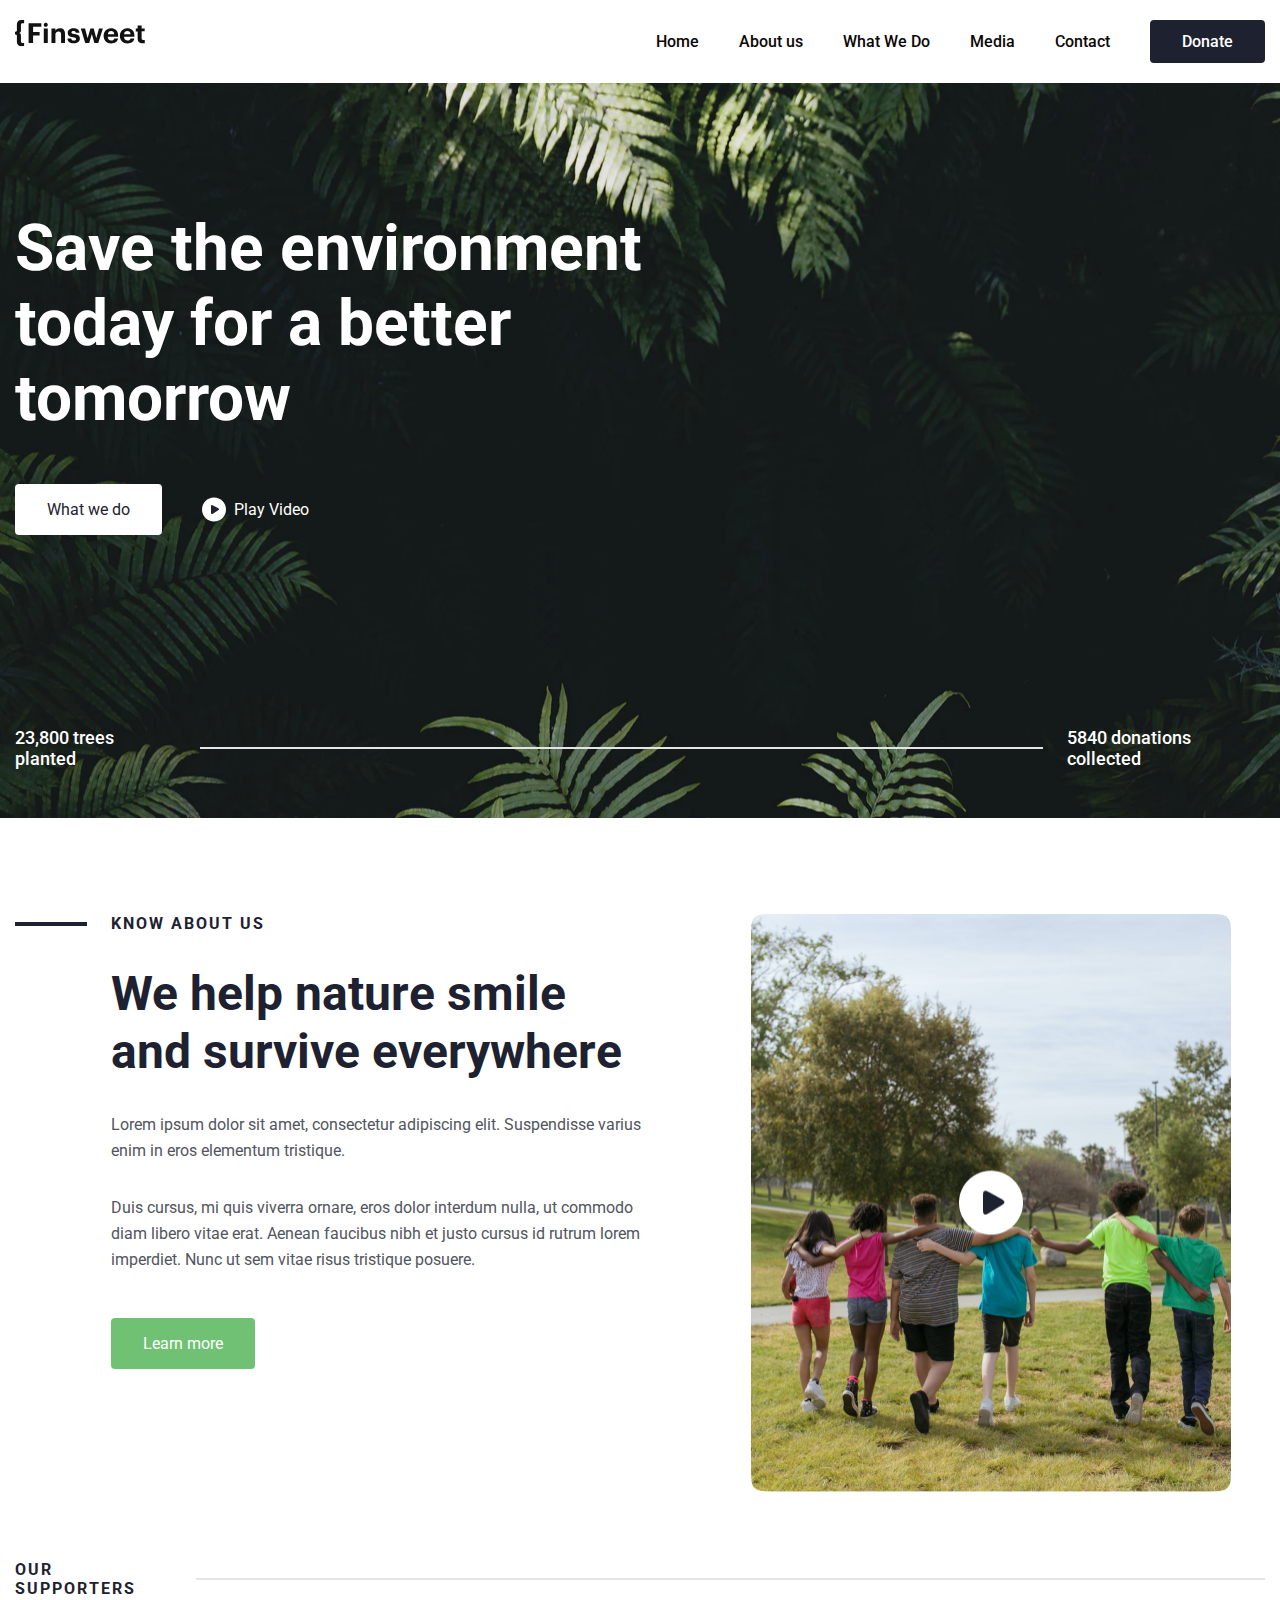
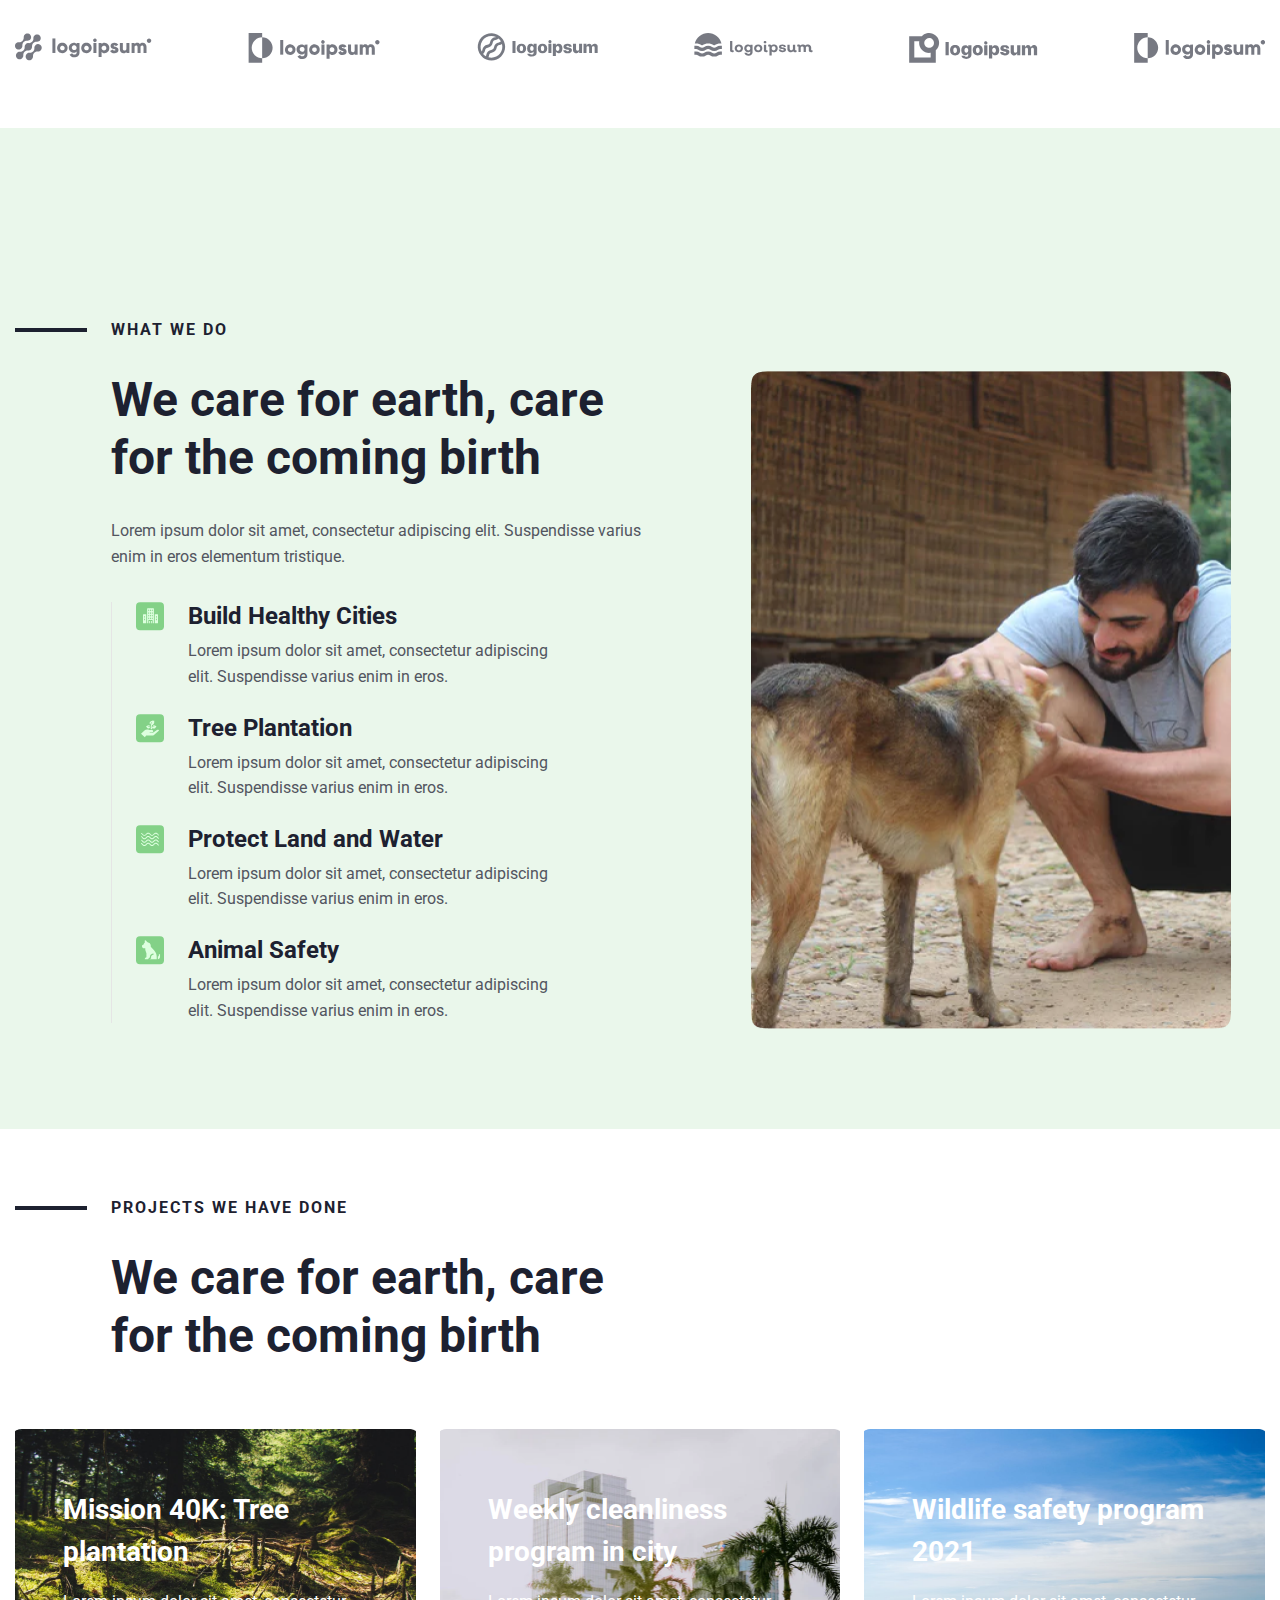
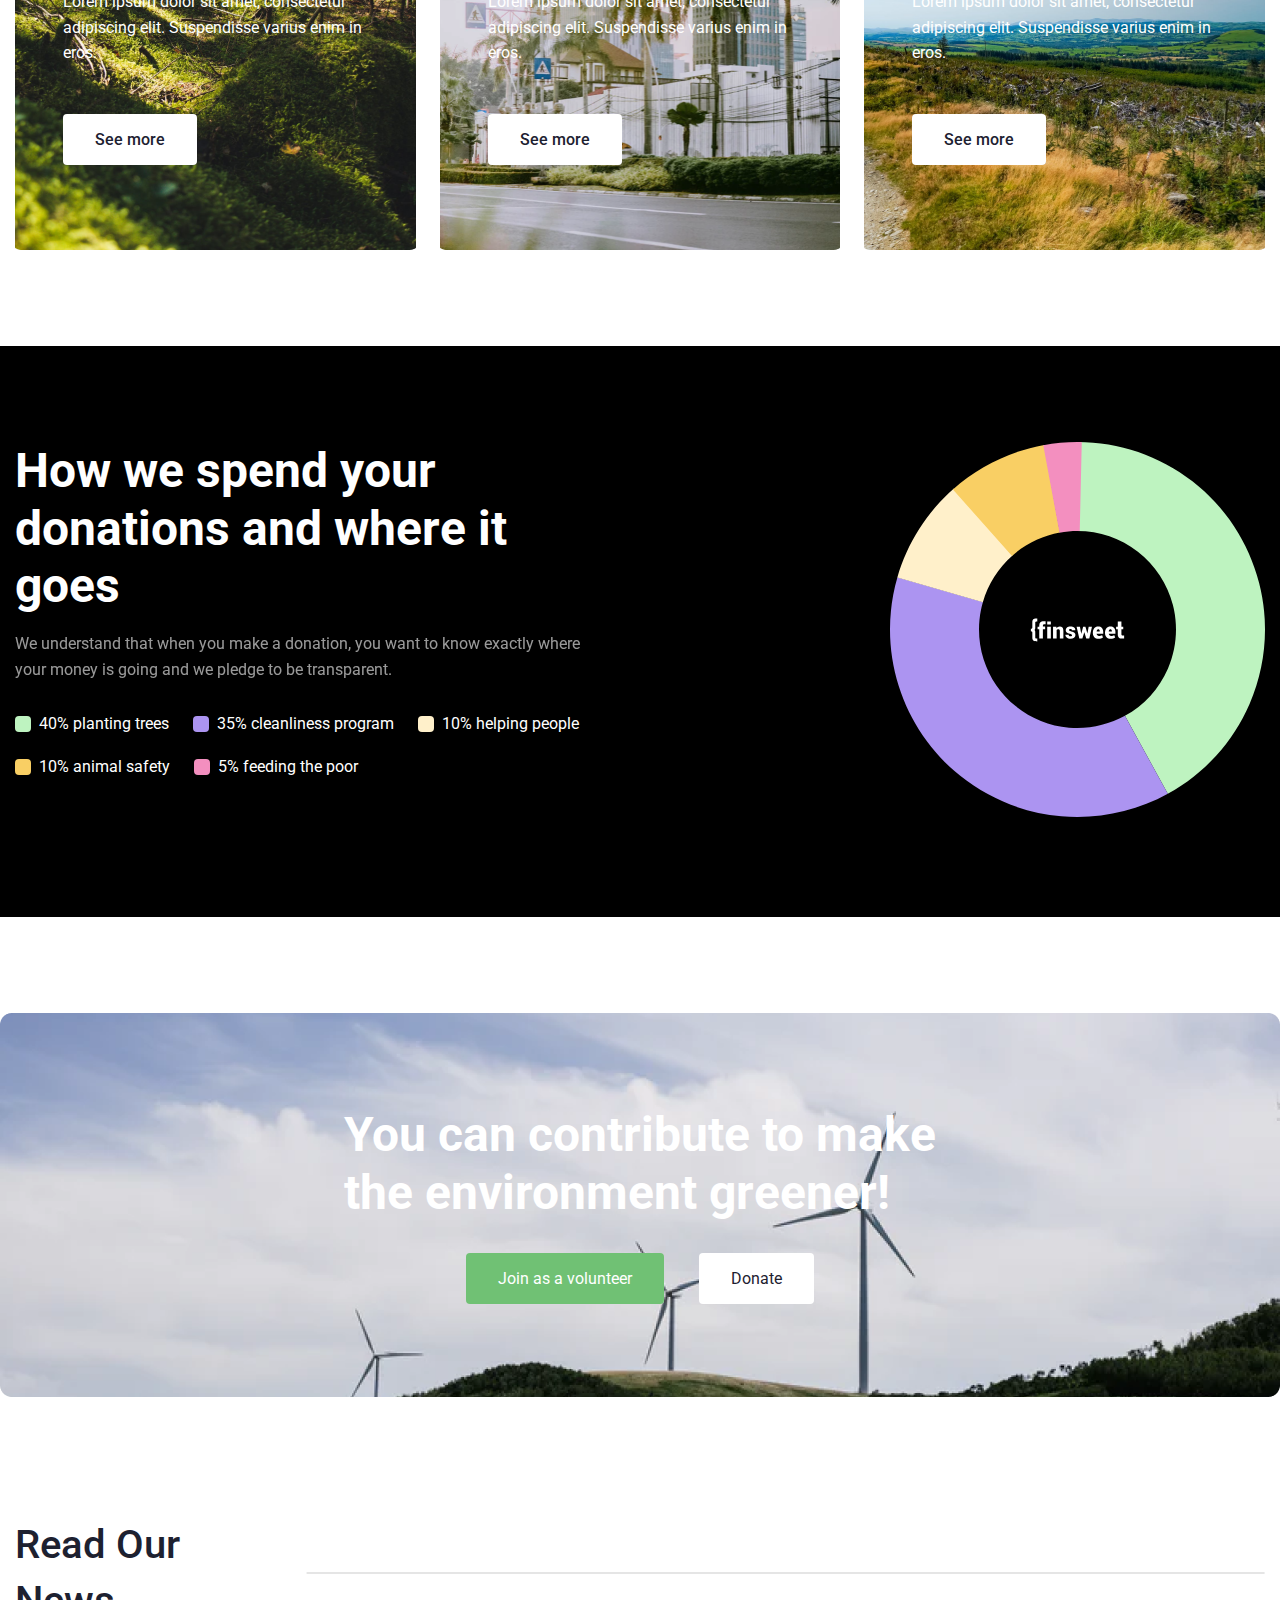
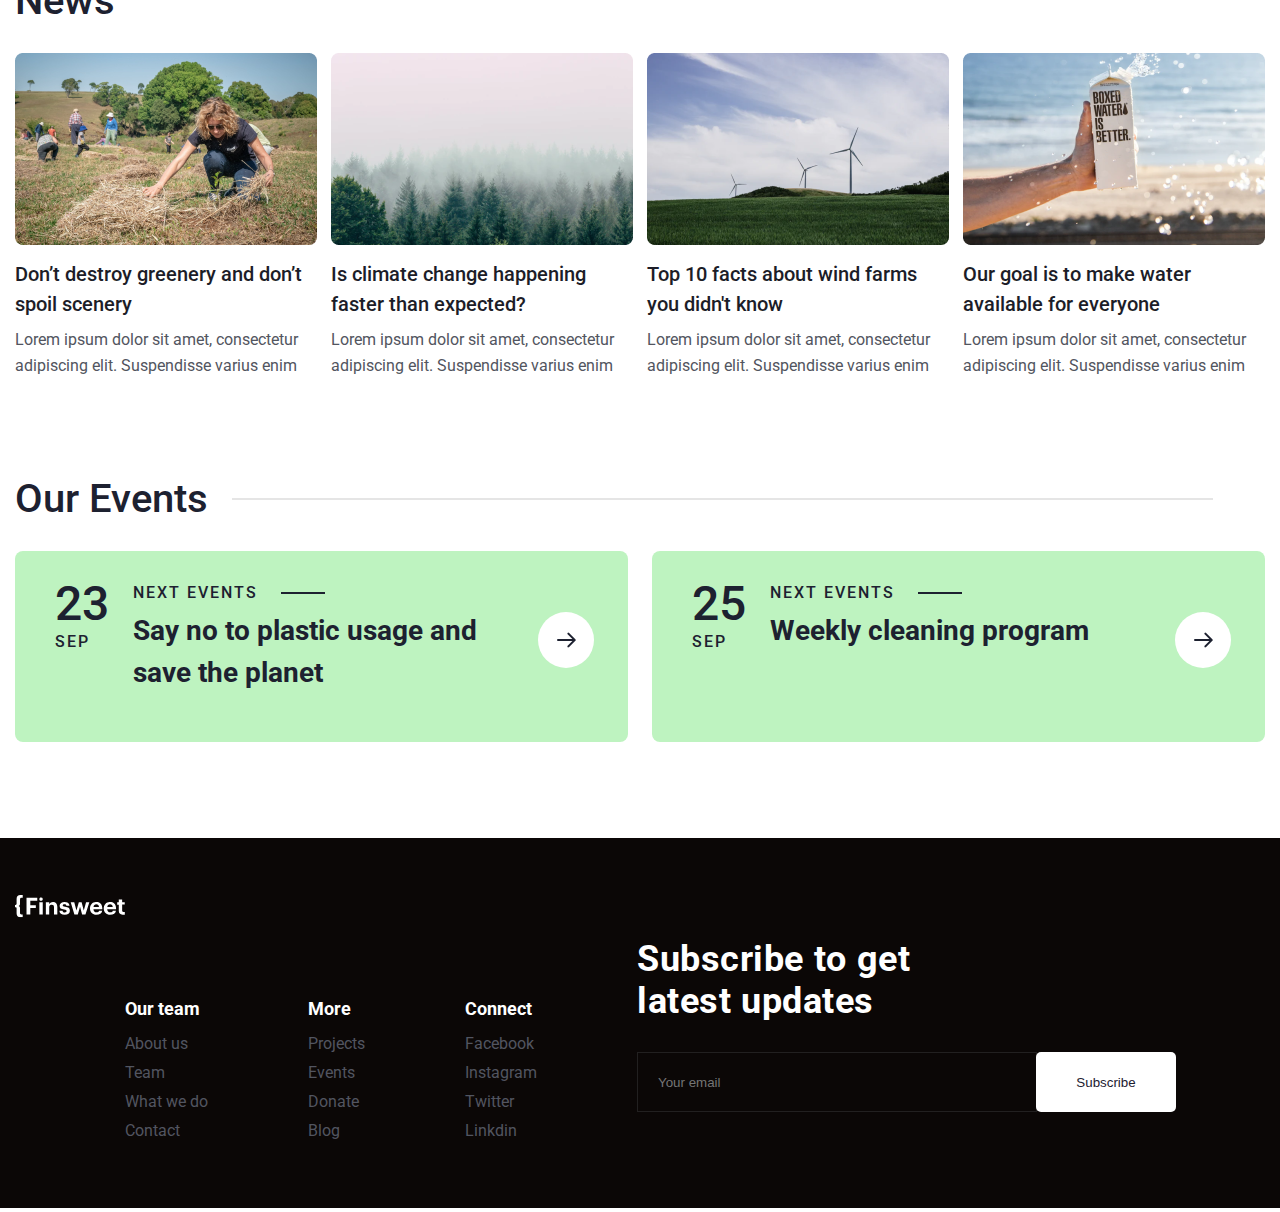
==== commit a3b80cdc: "add pages" ====
--- a/index.html
+++ b/index.html
@@ -641,7 +641,6 @@
           </div>
         </div>
       </section>
-
       <section class="stats-section">
         <div class="container">
           <div class="stats-section__inner">
@@ -721,7 +720,6 @@
           </div>
         </div>
       </section>
-
       <section class="container cta">
         <h2 class="cta__title">
           You can contribute to make <br />
@@ -780,7 +778,6 @@
           </div>
         </div>
       </section>
-
       <section class="container events">
         <div>
           <h2 class="events__title">Our Events</h2>
@@ -824,5 +821,48 @@
         </div>
       </section>
     </main>
+    <footer class="footer">
+      <div class="container">
+        <div class="footer-box-1">
+          <h1>
+            <a href="/">
+              <img src="./img/White_Logo.svg" alt="logo" />
+            </a>
+          </h1>
+
+          <nav class="footer-nav">
+            <ul>
+              <li><h4>Our team</h4></li>
+              <li><a href="/">About us</a></li>
+              <li><a href="/">Team</a></li>
+              <li><a href="/">What we do</a></li>
+              <li><a href="/">Contact</a></li>
+            </ul>
+
+            <ul>
+              <li><h4>More</h4></li>
+              <li><a href="/">Projects</a></li>
+              <li><a href="/">Events</a></li>
+              <li><a href="/">Donate</a></li>
+              <li><a href="/">Blog</a></li>
+            </ul>
+
+            <ul>
+              <li><h4>Connect</h4></li>
+              <li><a href="/">Facebook</a></li>
+              <li><a href="/">Instagram</a></li>
+              <li><a href="/">Twitter</a></li>
+              <li><a href="/">Linkdin</a></li>
+            </ul>
+          </nav>
+
+          <div class="footer-box-2">
+            <h2>Subscribe to get latest updates</h2>
+            <input type="text" placeholder="Your email" />
+            <button type="button">Subscribe</button>
+          </div>
+        </div>
+      </div>
+    </footer>
   </body>
 </html>
--- a/css/main.css
+++ b/css/main.css
@@ -56,6 +56,68 @@
   font-size: 16px;
   line-height: 19px;
   color: #0b0706;
+}
+
+.footer {
+  background-color: #0b0706;
+  height: 370px;
+  color: #fff;
+}
+.footer .footer-box-1 {
+  position: relative;
+  top: 50px;
+  display: flex;
+}
+.footer .footer-nav {
+  display: flex;
+  gap: 100px;
+  position: relative;
+  top: 100px;
+}
+.footer .footer-nav h4 {
+  font-size: 18px;
+}
+.footer .footer-nav ul li {
+  margin-top: 10px;
+}
+.footer .footer-nav ul li a {
+  position: relative;
+  top: 5px;
+  color: rgb(82, 85, 96);
+}
+.footer .footer-box-2 {
+  margin-left: 100px;
+  margin-top: 50px;
+}
+.footer .footer-box-2 h2 {
+  font-size: 36px;
+  letter-spacing: 0.5px;
+  word-spacing: 0.5px;
+  width: 370px;
+  line-height: 42px;
+  margin-bottom: 30px;
+}
+.footer .footer-box-2 input {
+  padding-left: 20px;
+  color: #fff;
+  width: 400px;
+  height: 60px;
+  background-color: transparent;
+  border: 1px solid rgb(34, 32, 32);
+}
+.footer .footer-box-2 button {
+  width: 140px;
+  height: 60px;
+  border: none;
+  border-radius: 5px;
+  background-color: #fff;
+  color: rgb(29, 33, 48);
+  margin-left: -5px;
+}
+
+.mt50 {
+  display: inline-block;
+  margin-top: 50px;
 }
 
 .hero-section {
@@ -416,7 +478,7 @@
   margin: 24px 0;
 }
 .blog__line {
-  width: 981px;
+  width: 940px;
   border: 1px solid #e5e5e5;
   transform: rotate(180deg);
   margin-left: 24px;
@@ -438,4 +500,1196 @@
   color: #525560;
   width: 290px;
   margin-top: 8px;
+}
+
+.events {
+  margin: 69px auto;
+}
+.events > div {
+  display: flex;
+  align-items: center;
+}
+.events__title {
+  font-style: normal;
+  font-weight: 500;
+  font-size: 40px;
+  line-height: 140%;
+  color: #1d2130;
+  margin: 24px 0;
+}
+.events__line {
+  width: 981px;
+  border: 1px solid #e5e5e5;
+  transform: rotate(180deg);
+  margin-left: 24px;
+}
+.events__boxes {
+  gap: 24px;
+}
+.events__box {
+  padding-top: 32px;
+  padding-left: 40px;
+  display: flex;
+  background: #bef3c0;
+  border-radius: 8px;
+  width: 628px;
+  height: 191px;
+}
+.events__header {
+  display: flex;
+  align-items: center;
+  margin-bottom: 8px;
+}
+.events__date {
+  margin-right: 24px;
+  margin-top: -1.5%;
+}
+.events__month {
+  font-style: normal;
+  font-weight: 500;
+  font-size: 16px;
+  line-height: 19px;
+  letter-spacing: 2px;
+  text-transform: uppercase;
+  color: #1d2130;
+}
+.events__day {
+  font-style: normal;
+  font-weight: 500;
+  font-size: 48px;
+  line-height: 120%;
+  font-variant: small-caps;
+  color: #1d2130;
+}
+.events__line--shorter {
+  width: 44px;
+  border: 1px solid #1d2130;
+  margin-left: 23px;
+}
+.events__subtitle {
+  font-style: normal;
+  font-weight: 500;
+  font-size: 16px;
+  line-height: 19px;
+  letter-spacing: 2px;
+  text-transform: uppercase;
+  color: #1d2130;
+}
+.events__text {
+  width: 381px;
+  font-style: normal;
+  font-weight: 700;
+  font-size: 28px;
+  line-height: 150%;
+  color: #1d2130;
+}
+.events__btn {
+  display: flex;
+  align-items: center;
+  justify-content: center;
+  width: 56px;
+  height: 56px;
+  background: #fff;
+  border-radius: 50%;
+  margin-left: 24px;
+  margin-top: 5%;
+}
+
+.about-us__hero-section-content-header {
+  display: flex;
+}
+.about-us__hero-section-content-header p {
+  font-family: "Roboto";
+  font-style: normal;
+  font-weight: 700;
+  font-size: 16px;
+  line-height: 19px;
+  letter-spacing: 2px;
+  text-transform: uppercase;
+  color: black;
+}
+.about-us__hero-section-content-header span {
+  display: inline-block;
+  width: 72px;
+  height: 1px;
+  background-color: black;
+}
+.about-us__hero-section-content-header {
+  padding-top: 100px;
+  display: flex;
+  align-items: center;
+  gap: 24px;
+}
+.about-us__hero-section-content-header-line {
+  display: inline-block;
+  width: 72px;
+  height: 1px;
+  background-color: black;
+}
+.about-us__hero-section-content-header-text {
+  font-family: "Roboto";
+  font-style: normal;
+  font-weight: 700;
+  font-size: 16px;
+  line-height: 19px;
+  letter-spacing: 2px;
+  text-transform: uppercase;
+  color: black;
+}
+.about-us__hero-section-content-main {
+  display: flex;
+  justify-content: space-between;
+  padding-top: 32px;
+}
+.about-us__hero-section-content-main h1 {
+  padding-left: 95px;
+  max-width: 720px;
+  font-family: "Roboto";
+  font-style: normal;
+  font-weight: 700;
+  font-size: 56px;
+  line-height: 120%;
+  color: black;
+}
+.about-us__hero-section-content-main-content {
+  max-width: 500px;
+  padding-bottom: 100px;
+}
+.about-us__hero-section-content-main-content h3 {
+  font-family: "Roboto";
+  font-style: normal;
+  font-weight: 700;
+  font-size: 20px;
+  line-height: 150%;
+  color: black;
+}
+.about-us__hero-section-content-main-content p {
+  font-family: "Roboto";
+  font-style: normal;
+  font-weight: 400;
+  font-size: 16px;
+  line-height: 160%;
+  opacity: 0.7;
+  color: black;
+}
+.about-us__hero-section-video {
+  position: relative;
+  z-index: 10000;
+}
+.about-us__hero-section-video-play-btn {
+  position: absolute;
+  top: 40%;
+  left: 52%;
+}
+.about-us__text-section {
+  transform: translateY(-27%);
+  height: 870px;
+  padding-top: 320px;
+  background-color: #f2f6ef;
+}
+.about-us__text-section-content {
+  display: flex;
+  max-width: 1088px;
+  gap: 96px;
+  margin: 0 auto;
+}
+.about-us__text-section-content div {
+  max-width: 496px;
+}
+.about-us__text-section-content h3 {
+  padding-bottom: 16px;
+  font-family: "Roboto";
+  font-style: normal;
+  font-weight: 700;
+  font-size: 16px;
+  line-height: 19px;
+  letter-spacing: 2px;
+  text-transform: uppercase;
+  color: black;
+}
+.about-us__text-section-content h2 {
+  padding-bottom: 8px;
+  font-family: "Roboto";
+  font-style: normal;
+  font-weight: 700;
+  font-size: 28px;
+  line-height: 150%;
+  color: black;
+}
+.about-us__text-section-content p {
+  font-family: "Roboto";
+  font-style: normal;
+  font-weight: 400;
+  font-size: 16px;
+  line-height: 160%;
+  opacity: 0.7;
+  color: black;
+}
+.about-us__text-section-logo {
+  padding-top: 100px;
+}
+.about-us__text-section-logo h2 {
+  font-family: "Roboto";
+  font-style: normal;
+  font-weight: 500;
+  font-size: 16px;
+  line-height: 19px;
+  color: black;
+  letter-spacing: 2px;
+  text-transform: uppercase;
+}
+.about-us__text-section-logos {
+  padding-top: 50px;
+  display: flex;
+  gap: 100px;
+}
+.about-us__adwards-section {
+  padding-bottom: 100px;
+  max-width: 1100px;
+  margin: 0 auto;
+}
+.about-us__adwards-section h2 {
+  text-align: center;
+  font-family: "Roboto";
+  font-style: normal;
+  font-weight: 700;
+  font-size: 48px;
+  line-height: 120%;
+  text-align: center;
+  color: #1d2130;
+}
+.about-us__adwars-section-cards {
+  padding-top: 50px;
+  display: flex;
+  justify-content: center;
+  align-items: center;
+  gap: 210px;
+}
+.about-us__adwars-section-cards h3 {
+  padding-top: 16px;
+  padding-bottom: 4px;
+  font-family: "Roboto";
+  font-style: normal;
+  font-weight: 700;
+  font-size: 24px;
+  line-height: 160%;
+  text-align: center;
+  color: #1d2130;
+}
+.about-us__adwars-section-cards h2 {
+  font-family: "Roboto";
+  font-style: normal;
+  font-weight: 700;
+  font-size: 16px;
+  line-height: 160%;
+  text-align: center;
+  color: #1d2130;
+  padding-bottom: 4px;
+}
+.about-us__adwars-section-cards p {
+  font-family: "Roboto";
+  font-style: normal;
+  font-weight: 500;
+  font-size: 12px;
+  line-height: 160%;
+  text-align: center;
+  text-transform: uppercase;
+  color: #1d2130;
+  opacity: 0.6;
+}
+.about-us__adwars-section-cards-item {
+  display: flex;
+  align-items: center;
+  flex-direction: column;
+}
+.about-us__jorney-section {
+  display: flex;
+  justify-content: space-between;
+  background-color: black;
+  padding: 50px 0;
+  padding-left: 96px;
+  border-radius: 20px;
+}
+.about-us__jorney-section-content h3 {
+  font-family: "Roboto";
+  font-style: normal;
+  font-weight: 700;
+  font-size: 16px;
+  line-height: 19px;
+  letter-spacing: 2px;
+  text-transform: uppercase;
+  color: #ffffff;
+  padding-bottom: 16px;
+  padding-top: 64px;
+}
+.about-us__jorney-section-content h2 {
+  font-family: "Roboto";
+  font-style: normal;
+  font-weight: 700;
+  font-size: 48px;
+  line-height: 120%;
+  color: #ffffff;
+  padding-bottom: 16px;
+}
+.about-us__jorney-section-content p {
+  max-width: 488px;
+  font-family: "Roboto";
+  font-style: normal;
+  font-weight: 400;
+  font-size: 16px;
+  line-height: 160%;
+  color: #ffffff;
+  opacity: 0.6;
+}
+.about-us__jorney-section-content-stats {
+  display: flex;
+  padding-top: 32px;
+  gap: 32px;
+}
+.about-us__jorney-section-content-stats h2 {
+  font-family: "Roboto";
+  font-style: normal;
+  font-weight: 500;
+  font-size: 24px;
+  line-height: 160%;
+  color: #ffffff;
+}
+.about-us__jorney-section-content-stats p {
+  font-family: "Roboto";
+  font-style: normal;
+  font-weight: 500;
+  font-size: 12px;
+  line-height: 160%;
+  color: #ffffff;
+  opacity: 0.6;
+}
+.about-us__team-section {
+  padding-top: 100px;
+}
+.about-us__team-section h2 {
+  font-family: "Roboto";
+  font-style: normal;
+  font-weight: 700;
+  font-size: 48px;
+  line-height: 120%;
+  text-align: center;
+  color: #1d2130;
+}
+.about-us__team-section p {
+  font-family: "Roboto";
+  font-style: normal;
+  font-weight: 400;
+  font-size: 16px;
+  line-height: 160%;
+  text-align: center;
+  color: #525560;
+  opacity: 0.6;
+  max-width: 520px;
+  margin: 0 auto;
+  padding-bottom: 48px;
+}
+.about-us__team-section-cards {
+  display: flex;
+  align-items: center;
+  flex-wrap: wrap;
+  gap: 20px;
+}
+.about-us__team-section-cards-item h2 {
+  font-family: "Roboto";
+  font-style: normal;
+  font-weight: 500;
+  font-size: 20px;
+  line-height: 160%;
+  text-align: center;
+  color: #1d2130;
+  padding-bottom: 8px;
+}
+.about-us__team-section-cards-item p {
+  font-family: "Roboto";
+  font-style: normal;
+  font-weight: 500;
+  font-size: 12px;
+  line-height: 160%;
+  text-align: center;
+  color: #1d2130;
+  opacity: 0.6;
+  padding-bottom: 18px;
+}
+.about-us__team-section-card-item-socials {
+  display: flex;
+  align-items: center;
+  justify-content: center;
+  gap: 20px;
+}
+.about-us__blog-section-content {
+  display: flex;
+  align-items: center;
+  gap: 24px;
+}
+.about-us__blog-section-content h2 {
+  font-family: "Roboto";
+  font-style: normal;
+  font-weight: 500;
+  font-size: 40px;
+  line-height: 140%;
+  color: #1d2130;
+}
+.about-us__blog-section-content span {
+  display: inline-block;
+  width: 981px;
+  height: 1px;
+  background-color: #e5e5e5;
+}
+.about-us__blog-section-cards {
+  display: flex;
+  padding-top: 50px;
+  gap: 24px;
+}
+.about-us__blog-section-item h2 {
+  font-family: "Roboto";
+  font-style: normal;
+  font-weight: 500;
+  font-size: 20px;
+  line-height: 150%;
+  color: #1c1d28;
+  padding-bottom: 8px;
+  padding-top: 16px;
+}
+.about-us__blog-section-item p {
+  max-width: 290px;
+  font-family: "Roboto";
+  font-style: normal;
+  font-weight: 400;
+  font-size: 16px;
+  line-height: 160%;
+  color: #525560;
+}
+.about-us__events-section-header {
+  display: flex;
+  align-items: center;
+  gap: 24px;
+}
+.about-us__events-section-header h2 {
+  font-family: "Roboto";
+  font-style: normal;
+  font-weight: 500;
+  font-size: 40px;
+  line-height: 140%;
+  color: #1d2130;
+}
+.about-us__events-section-header span {
+  display: inline-block;
+  width: 981px;
+  height: 1px;
+  background-color: #e5e5e5;
+}
+.about-us__events-section-content {
+  padding-top: 50px;
+  display: flex;
+  gap: 24px;
+}
+.about-us__events-section-item-img-wrapper {
+  display: flex;
+  align-items: center;
+  padding-left: 24px;
+}
+.about-us__events-section-item-img-wrapper img {
+  width: 56px;
+  height: 56px;
+}
+.about-us__events-section-content-item {
+  display: flex;
+  background: #bef3c0;
+  border-radius: 8px;
+  padding: 32px 48px 71px 40px;
+}
+.about-us__events-section-content-item-data {
+  padding-right: 24px;
+}
+.about-us__events-section-content-item-data h2 {
+  font-family: "Roboto";
+  font-style: normal;
+  font-weight: 500;
+  font-size: 48px;
+  line-height: 120%;
+  font-variant: small-caps;
+  color: #1d2130;
+}
+.about-us__events-section-content-item-data p {
+  font-family: "Roboto";
+  font-style: normal;
+  font-weight: 500;
+  font-size: 16px;
+  line-height: 19px;
+  letter-spacing: 2px;
+  text-transform: uppercase;
+  color: #1d2130;
+  align-items: center;
+}
+.about-us__events-section-content-item-text p {
+  min-width: 381px;
+  font-family: "Roboto";
+  font-style: normal;
+  font-weight: 700;
+  font-size: 28px;
+  line-height: 150%;
+  color: #1d2130;
+}
+.about-us__events-section-content-item-text-header {
+  display: flex;
+  align-items: center;
+  gap: 23px;
+}
+.about-us__events-section-content-item-text-header h2 {
+  font-family: "Roboto";
+  font-style: normal;
+  font-weight: 500;
+  font-size: 16px;
+  line-height: 19px;
+}
+.about-us__events-section-content-item-text-header span {
+  width: 44px;
+  height: 1px;
+  background-color: #1d2130;
+  display: inline-block;
+}
+
+.hero {
+  margin: 69px auto;
+  display: flex;
+  justify-content: space-between;
+}
+.hero__box {
+  display: flex;
+  align-items: center;
+  margin-bottom: 32px;
+}
+.hero__line {
+  margin-right: 24px;
+  width: 72px;
+  border: 2px solid #1d2130;
+}
+.hero__title {
+  font-style: normal;
+  font-weight: 700;
+  font-size: 16px;
+  line-height: 19px;
+  letter-spacing: 2px;
+  text-transform: uppercase;
+  color: #1d2130;
+}
+.hero__subtitle {
+  font-style: normal;
+  font-weight: 700;
+  font-size: 56px;
+  line-height: 120%;
+  color: #1d2130;
+  width: 461px;
+  margin-bottom: 34px;
+  margin-left: 96px;
+}
+.hero__text {
+  font-style: normal;
+  font-weight: 400;
+  font-size: 16px;
+  line-height: 160%;
+  color: #525560;
+  width: 594px;
+  margin-left: 96px;
+}
+
+.environment {
+  margin: 69px 0;
+  width: 100%;
+  height: 574px;
+  background: #eff7f2;
+}
+.environment__title {
+  font-style: normal;
+  font-weight: 700;
+  font-size: 48px;
+  line-height: 120%;
+  color: #1d2130;
+  padding-top: 96px;
+  margin-bottom: 64px;
+}
+.environment__features {
+  display: flex;
+  flex-wrap: wrap;
+  gap: 48px 40px;
+}
+.environment__feature {
+  width: 384px;
+  height: 102px;
+  display: flex;
+  align-items: start;
+}
+.environment__img {
+  width: 28px;
+  height: 28px;
+  margin-right: 24px;
+}
+.environment__subtitle {
+  font-style: normal;
+  font-weight: 700;
+  font-size: 24px;
+  line-height: 28px;
+  color: #1d2130;
+  margin-bottom: 8px;
+}
+.environment__text {
+  font-style: normal;
+  font-weight: 400;
+  font-size: 14px;
+  line-height: 160%;
+  color: #1d2130;
+  opacity: 0.7;
+}
+
+.contact-us {
+  background-color: #ebf0f9;
+  padding: 18px;
+}
+.contact-us .contact-hear {
+  display: flex;
+  align-items: center;
+  justify-content: space-evenly;
+  gap: 15px;
+}
+.contact-us .contact-hear .contact-hear_left .line {
+  display: flex;
+  align-items: center;
+  gap: 5px;
+  margin-top: -30px;
+}
+.contact-us .contact-hear .contact-hear_left .line span {
+  display: flex;
+  width: 65px;
+  border: 1px solid rgb(29, 33, 48);
+  margin-left: -70px;
+}
+.contact-us .contact-hear .contact-hear_left .line p {
+  text-transform: uppercase;
+  font-weight: 700;
+  font-size: 16px;
+  margin: 0;
+  color: rgb(29, 33, 48);
+}
+.contact-us .contact-hear .contact-hear_left h2 {
+  font-weight: 700;
+  font-size: 40px;
+  color: rgb(29, 33, 48);
+  width: 480px;
+  margin-top: 20px;
+  margin-bottom: 15px;
+}
+.contact-us .contact-hear .contact-hear_left p {
+  font-weight: 400;
+  font-size: 16px;
+  color: rgb(82, 85, 96);
+  width: 480px;
+  line-height: 24px;
+}
+.contact-us .contact-hear .contact-hear_right .right_boxes {
+  margin-bottom: 32px;
+  color: rgb(82, 85, 96);
+}
+.contact-us .contact-hear .contact-hear_right .right_boxes h4 {
+  font-weight: 700;
+  font-size: 24px;
+  color: rgb(29, 33, 48);
+  line-height: 160%;
+}
+.contact-us .contact-hear .contact-hear_right .right_boxes div {
+  display: flex;
+  align-items: center;
+  gap: 20px;
+  line-height: 28px;
+}
+.contact-us .contact-hear .contact-hear_right .right_boxes div p {
+  font-weight: 400;
+  font-size: 16px;
+  color: rgb(29, 33, 48);
+  margin-left: 0;
+}
+.contact-us .contact-hear .contact-hear_right .icons {
+  display: flex;
+  gap: 28px;
+}
+
+.email {
+  margin-top: 90px;
+  text-align: center;
+  margin-bottom: 80px;
+}
+.email form {
+  align-items: center;
+  flex-wrap: nowrap;
+}
+.email form .inputs {
+  display: flex;
+  align-items: center;
+  justify-content: center;
+  gap: 25px;
+  margin-bottom: 20px;
+}
+.email form label {
+  font-size: 16px;
+  font-weight: 700;
+  color: #1d2130;
+  display: block;
+}
+.email form input {
+  border: none;
+  border-bottom: 1px solid #E5E5E5;
+  width: 350px;
+}
+.email form textarea {
+  padding: 15px;
+}
+.email button {
+  width: 170px;
+  height: 50px;
+  color: white;
+  background-color: rgb(112, 193, 116);
+  font-size: 16px;
+  font-weight: 500;
+  border: none;
+  border-radius: 5px;
+  cursor: pointer;
+  margin-top: 25px;
+}
+
+.how-to {
+  display: flex;
+  padding-top: 100px;
+  padding-bottom: 100px;
+  gap: 100px;
+  border-bottom: 1px solid #e5e5e5;
+}
+.how-to h2 {
+  font-family: "Roboto";
+  font-style: normal;
+  font-weight: 700;
+  font-size: 48px;
+  line-height: 120%;
+  color: #1d2130;
+  padding-bottom: 24px;
+}
+.how-to p {
+  font-family: "Roboto";
+  font-style: normal;
+  font-weight: 400;
+  font-size: 16px;
+  line-height: 160%;
+  color: #525560;
+}
+.how-to__content p:last-child {
+  padding-top: 30px;
+}
+.how-to__content p {
+  font-family: "Roboto";
+  font-style: normal;
+  font-weight: 400;
+  font-size: 16px;
+  line-height: 160%;
+  padding-top: 24px;
+}
+.how-to__nav ul {
+  display: flex;
+  gap: 50px;
+}
+.how-to__nav ul li {
+  font-family: "Roboto";
+  font-style: normal;
+  font-weight: 500;
+  font-size: 16px;
+  line-height: 160%;
+  color: #1d2130;
+  padding-bottom: 8px;
+  border-bottom: 1px solid #e5e5e5;
+}
+
+#li-active {
+  border-bottom: 2px solid #70c174;
+}
+
+.how-to-donation {
+  padding-top: 100px;
+  display: flex;
+  justify-content: space-between;
+}
+.how-to-donation h2 {
+  max-width: 374px;
+  font-family: "Roboto";
+  font-style: normal;
+  font-weight: 700;
+  font-size: 48px;
+  line-height: 120%;
+}
+.how-to-donation p {
+  max-width: 350px;
+  font-family: "Roboto";
+  font-style: normal;
+  font-weight: 400;
+  font-size: 16px;
+  line-height: 160%;
+}
+
+.information__inner h6 {
+  font-weight: 700;
+  font-size: 12px;
+  letter-spacing: 2px;
+  text-transform: uppercase;
+  color: rgb(29, 33, 48);
+  display: flex;
+  align-items: center;
+  margin-bottom: 30px;
+}
+
+.information__inner h6::before {
+  content: "";
+  display: block;
+  width: 60px;
+  border: 1px solid rgb(29, 33, 48);
+  margin-right: 20px;
+  margin-left: -75px;
+}
+
+.information__inner h1 {
+  font-weight: 700;
+  font-size: 56px;
+  color: rgb(29, 33, 48);
+  margin-bottom: 30px;
+}
+
+.information__inner p {
+  font-weight: 400;
+  font-size: 16px;
+  line-height: 160%;
+  color: #525560;
+  line-height: 160%;
+}
+
+.information__inner img {
+  width: 100%;
+  padding: 20px 0px;
+}
+
+.information__inner h2 {
+  font-weight: 700;
+  font-size: 45px;
+  color: rgb(29, 33, 48);
+  margin-bottom: 30px;
+}
+
+.information__inner ul li {
+  list-style-type: disc;
+  font-weight: 700;
+  font-size: 16px;
+  line-height: 160%;
+  color: rgb(29, 33, 48);
+}
+
+.information__inner ul li::marker {
+  padding-left: 10px;
+}
+
+.features {
+  background: #ebf0f9;
+  margin-top: 100px;
+  margin-bottom: 100px;
+}
+
+.features__inner {
+  display: flex;
+  justify-content: center;
+  gap: 50px;
+  padding: 50px 100px;
+}
+
+.features__inner-wrap-content h4 {
+  font-weight: 700;
+  font-size: 20px;
+  color: rgb(29, 33, 48);
+  margin-bottom: 10px;
+}
+
+.features__inner-wrap-content p {
+  font-weight: 400;
+  font-size: 16px;
+  line-height: 160%;
+  color: #525560;
+  margin-bottom: 20px;
+}
+
+.block_post-sect-1 {
+  padding-top: 100px;
+}
+.block_post-sect-1 .block_post-span {
+  text-align: center;
+}
+.block_post-sect-1 .block_post-span span {
+  font-size: 15px;
+}
+.block_post-sect-1 h2 {
+  text-align: center;
+  font-size: 36px;
+  position: relative;
+  left: 320px;
+  width: 580px;
+  top: 23px;
+  letter-spacing: 0.5px;
+  word-spacing: 1px;
+  color: rgb(29, 33, 48);
+  line-height: 41px;
+}
+.block_post-sect-1 p {
+  text-align: center;
+  top: 50px;
+  left: 10px;
+  position: relative;
+  font-size: 14px;
+  color: rgb(82, 85, 96);
+}
+.block_post-sect-1 .bg-img {
+  width: 1280px;
+  height: 700px;
+  position: relative;
+  left: -40px;
+  background-position: center;
+  background-repeat: no-repeat;
+  background-image: url(../img/Block_post_read_more_img.png);
+}
+
+.block_post-sect-2 {
+  padding-bottom: 100px;
+}
+.block_post-sect-2 h4 {
+  margin-top: 50px;
+  margin-bottom: 10px;
+  font-size: 21px;
+}
+.block_post-sect-2 h2 {
+  font-size: 31px;
+  margin-bottom: 10px;
+}
+.block_post-sect-2 p {
+  line-height: 27px;
+}
+.block_post-sect-2 .li-text {
+  list-style: disc;
+  margin-bottom: 20px;
+}
+
+.about-box {
+  display: flex;
+  flex-direction: column;
+  align-items: center;
+  padding-top: 100px;
+}
+
+.title-h2 {
+  font-style: normal;
+  font-weight: 700;
+  font-size: 48px;
+  line-height: 120%;
+  color: #1d2130;
+  margin-bottom: 32px;
+}
+
+.about-first__info {
+  font-style: normal;
+  font-weight: 400;
+  font-size: 16px;
+  line-height: 160%;
+  color: #525560;
+  width: 768px;
+  margin-bottom: 32px;
+}
+
+.about-second__info {
+  font-style: normal;
+  font-weight: 400;
+  font-size: 16px;
+  line-height: 160%;
+  width: 768px;
+  color: #525560;
+  margin-top: 32px;
+  margin-bottom: 96px;
+}
+
+.line-events {
+  border: 1px solid #e5e5e5;
+  transform: rotate(180deg);
+  width: 514px;
+  height: 1px;
+  margin-top: 30px;
+}
+
+.title-line {
+  display: flex;
+  gap: 24px;
+  white-space: nowrap;
+}
+
+.other-events__box {
+  display: flex;
+  flex-direction: column;
+  align-items: center;
+}
+
+.event {
+  width: 768px;
+  height: 191px;
+  background: #bef3c0;
+  border-radius: 8px;
+  padding: 65px 40px;
+}
+
+.data-day {
+  font-style: normal;
+  font-weight: 500;
+  font-size: 48px;
+  line-height: 120%;
+  font-variant: small-caps;
+  color: #1d2130;
+}
+
+.data-month {
+  font-style: normal;
+  font-weight: 500;
+  font-size: 16px;
+  line-height: 19px;
+  letter-spacing: 2px;
+  text-transform: uppercase;
+  color: #1d2130;
+}
+
+.next-events__title {
+  font-style: normal;
+  font-weight: 500;
+  font-size: 16px;
+  line-height: 19px;
+  letter-spacing: 2px;
+  text-transform: uppercase;
+  color: #1d2130;
+}
+
+.next-events__line {
+  border: 1px solid #1d2130;
+  width: 44px;
+  height: 1px;
+}
+
+.next-events__info {
+  font-style: normal;
+  font-weight: 700;
+  font-size: 28px;
+  line-height: 150%;
+  color: #1d2130;
+  width: 521px;
+}
+
+.next-events__box {
+  display: flex;
+  align-items: center;
+}
+
+.data-event {
+  display: flex;
+  gap: 24px;
+}
+
+.events-title__boxes {
+  display: flex;
+  align-content: center;
+  gap: 24px;
+}
+
+.events {
+  margin-bottom: 96px;
+}
+
+.blog {
+  margin: 69px auto;
+}
+.blog > div {
+  display: flex;
+  align-items: center;
+}
+.blog__boxes {
+  display: flex;
+  justify-content: space-between;
+}
+.blog__title {
+  font-style: normal;
+  font-weight: 500;
+  font-size: 40px;
+  line-height: 140%;
+  color: #1d2130;
+  margin: 24px 0;
+}
+.blog__line {
+  width: 981px;
+  border: 1px solid #e5e5e5;
+  transform: rotate(180deg);
+  margin-left: 24px;
+}
+.blog__subtitle {
+  font-style: normal;
+  font-weight: 500;
+  font-size: 20px;
+  line-height: 150%;
+  color: #1c1d28;
+  width: 290px;
+  margin-top: 10px;
+}
+.blog__text {
+  font-style: normal;
+  font-weight: 400;
+  font-size: 16px;
+  line-height: 160%;
+  color: #525560;
+  width: 290px;
+  margin-top: 8px;
+}
+
+.data-box {
+  display: flex;
+  align-items: center;
+  flex-direction: column;
+  padding-top: 100px;
+  padding-bottom: 100px;
+}
+
+.event--header {
+  background-color: #eff7f2;
+}
+
+.data-box-container {
+  background-color: #eff7f2;
+}
+
+.title-data {
+  text-align: center;
+  width: 768px;
+  font-style: normal;
+  font-weight: 700;
+  font-size: 56px;
+  line-height: 120%;
+  color: #1d2130;
+  margin-bottom: 48px;
+}
+
+.data-info {
+  display: flex;
+  align-items: center;
+  gap: 77.6px;
+}
+.data-info span {
+  white-space: nowrap;
+  display: flex;
+  align-items: center;
+  gap: 5px;
 }/*# sourceMappingURL=main.css.map */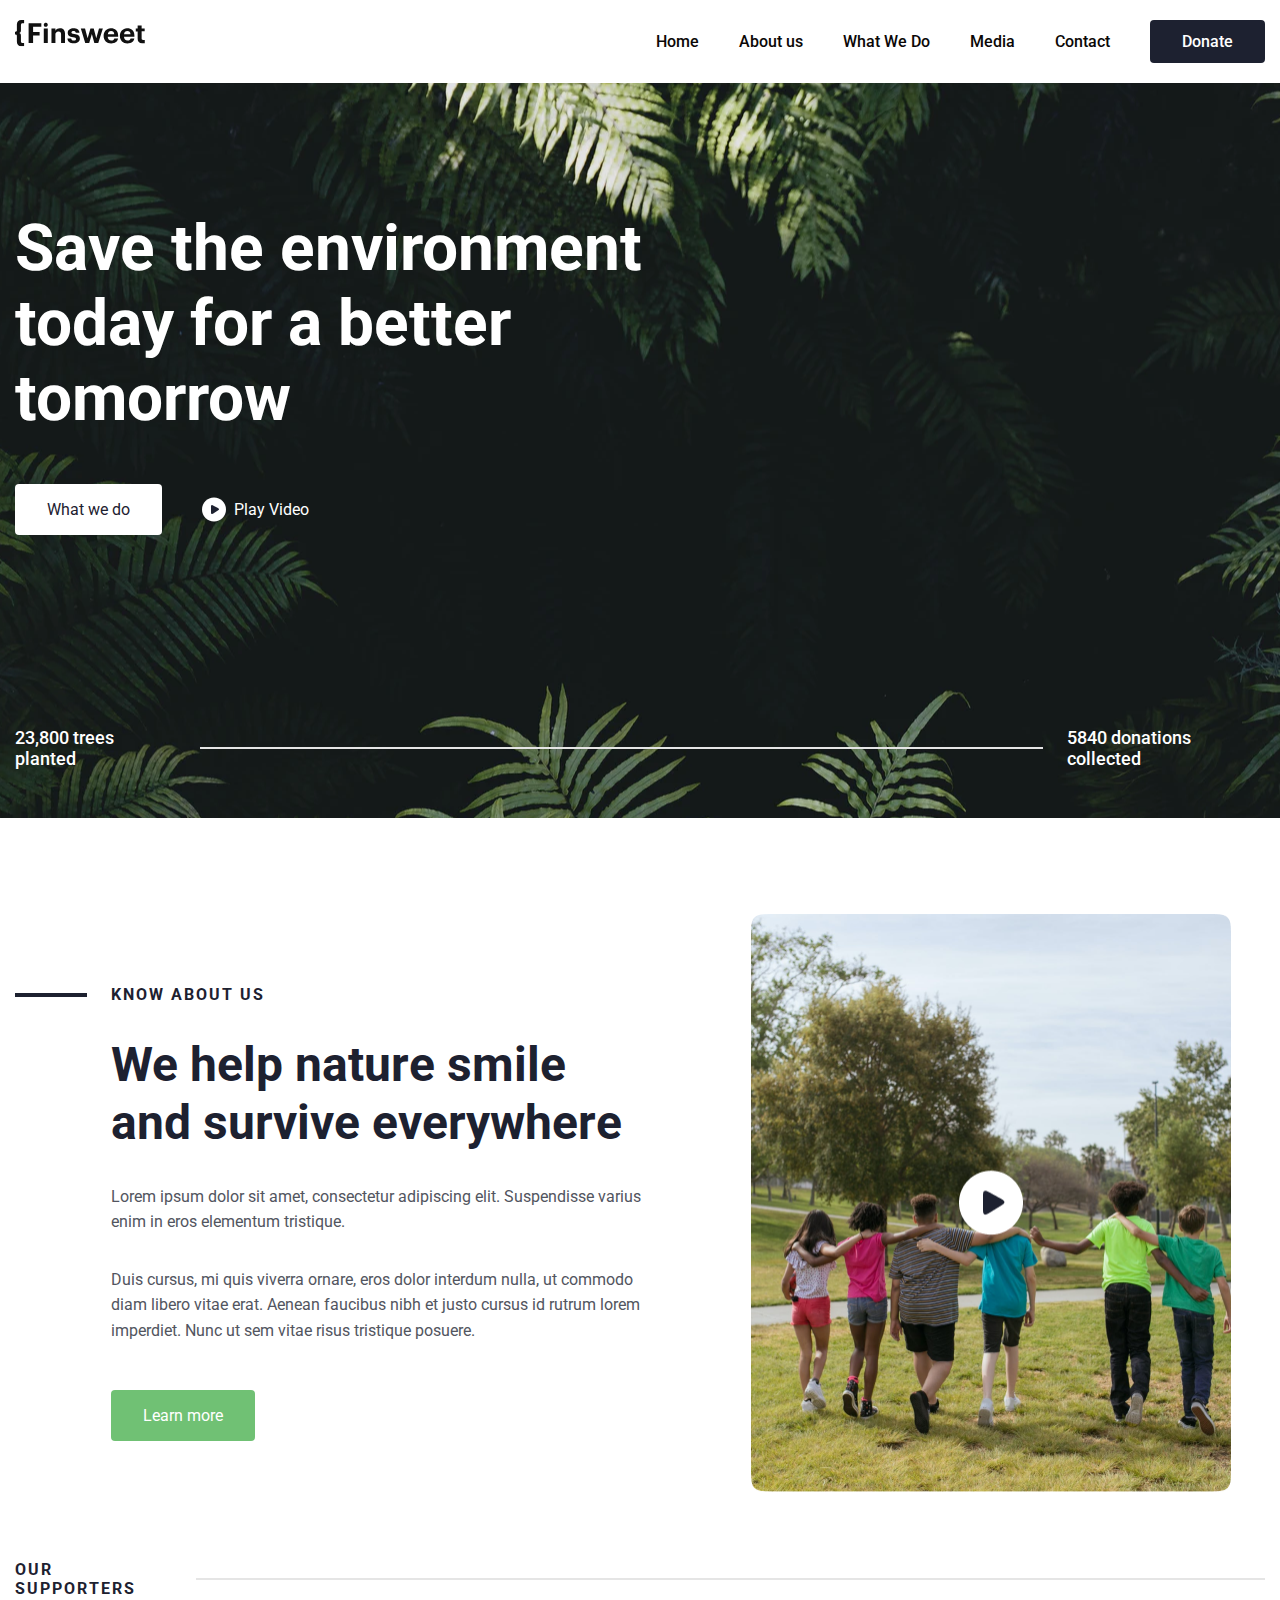
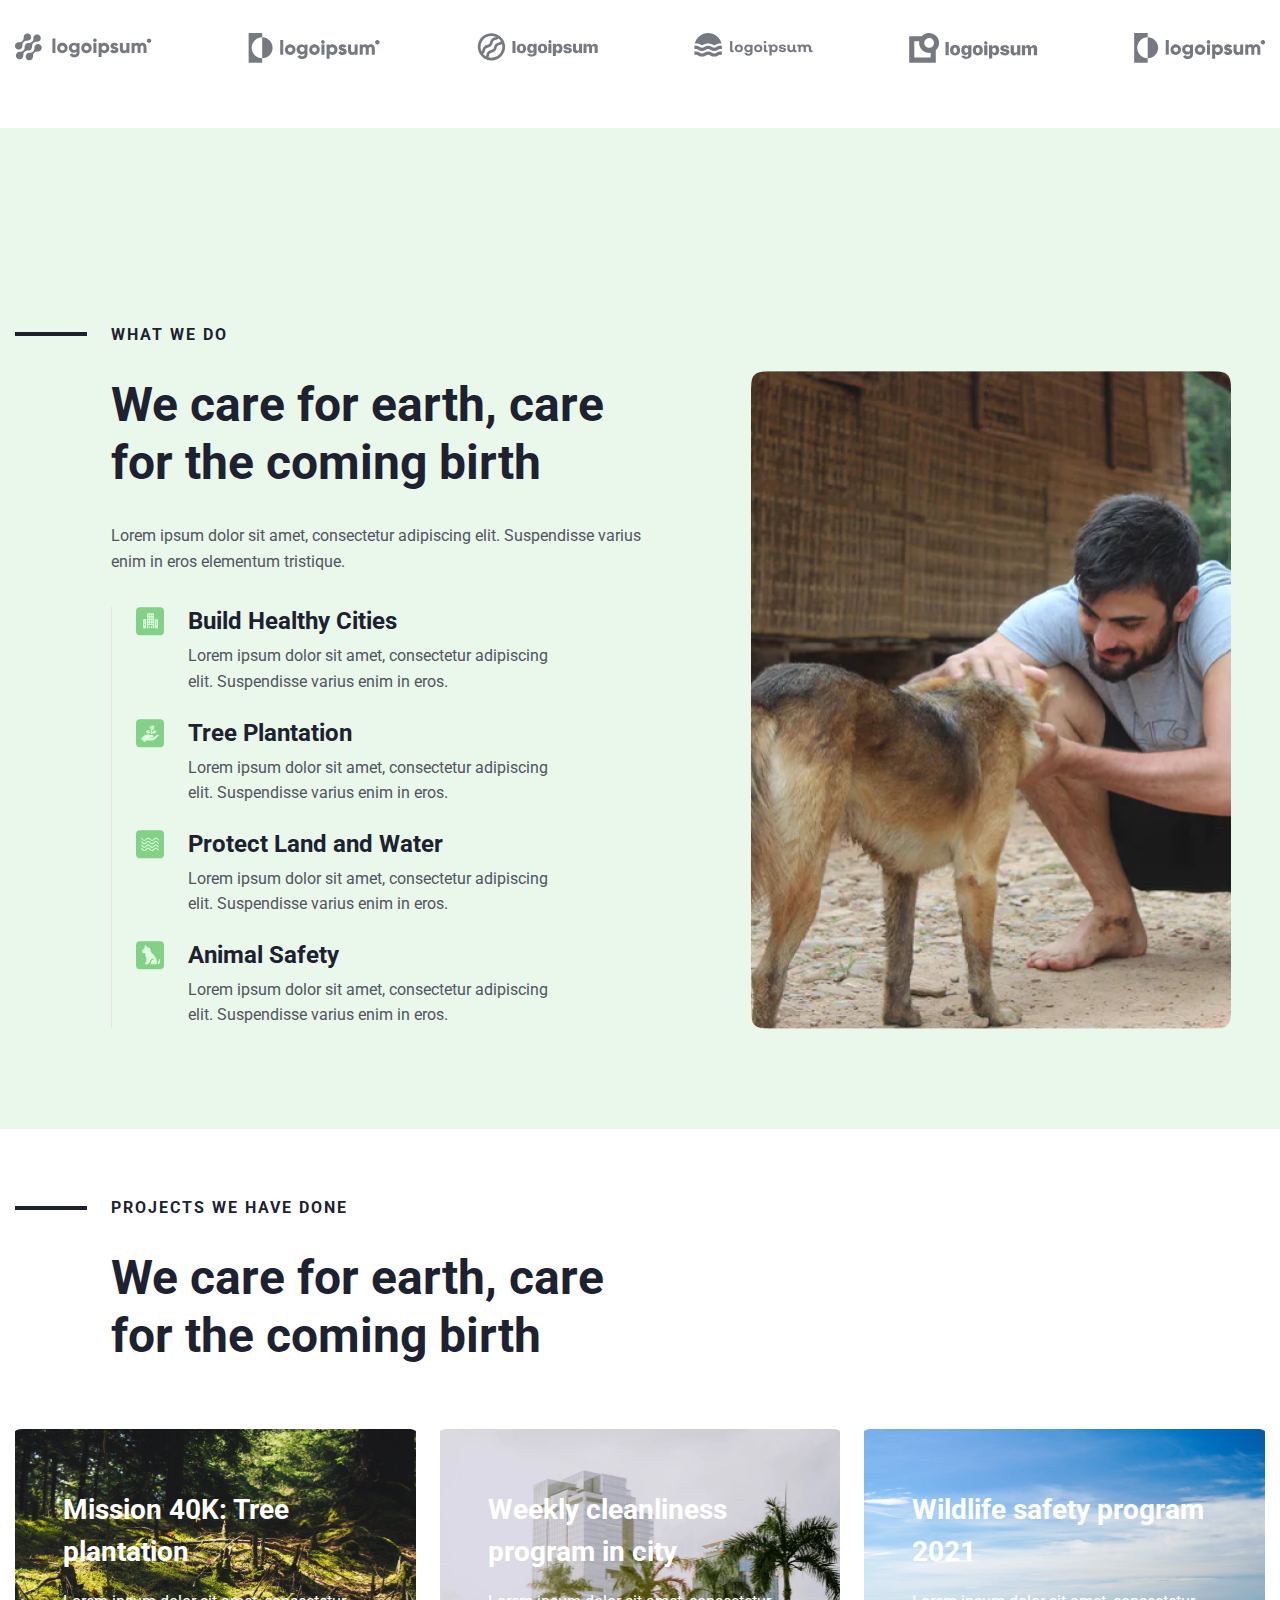
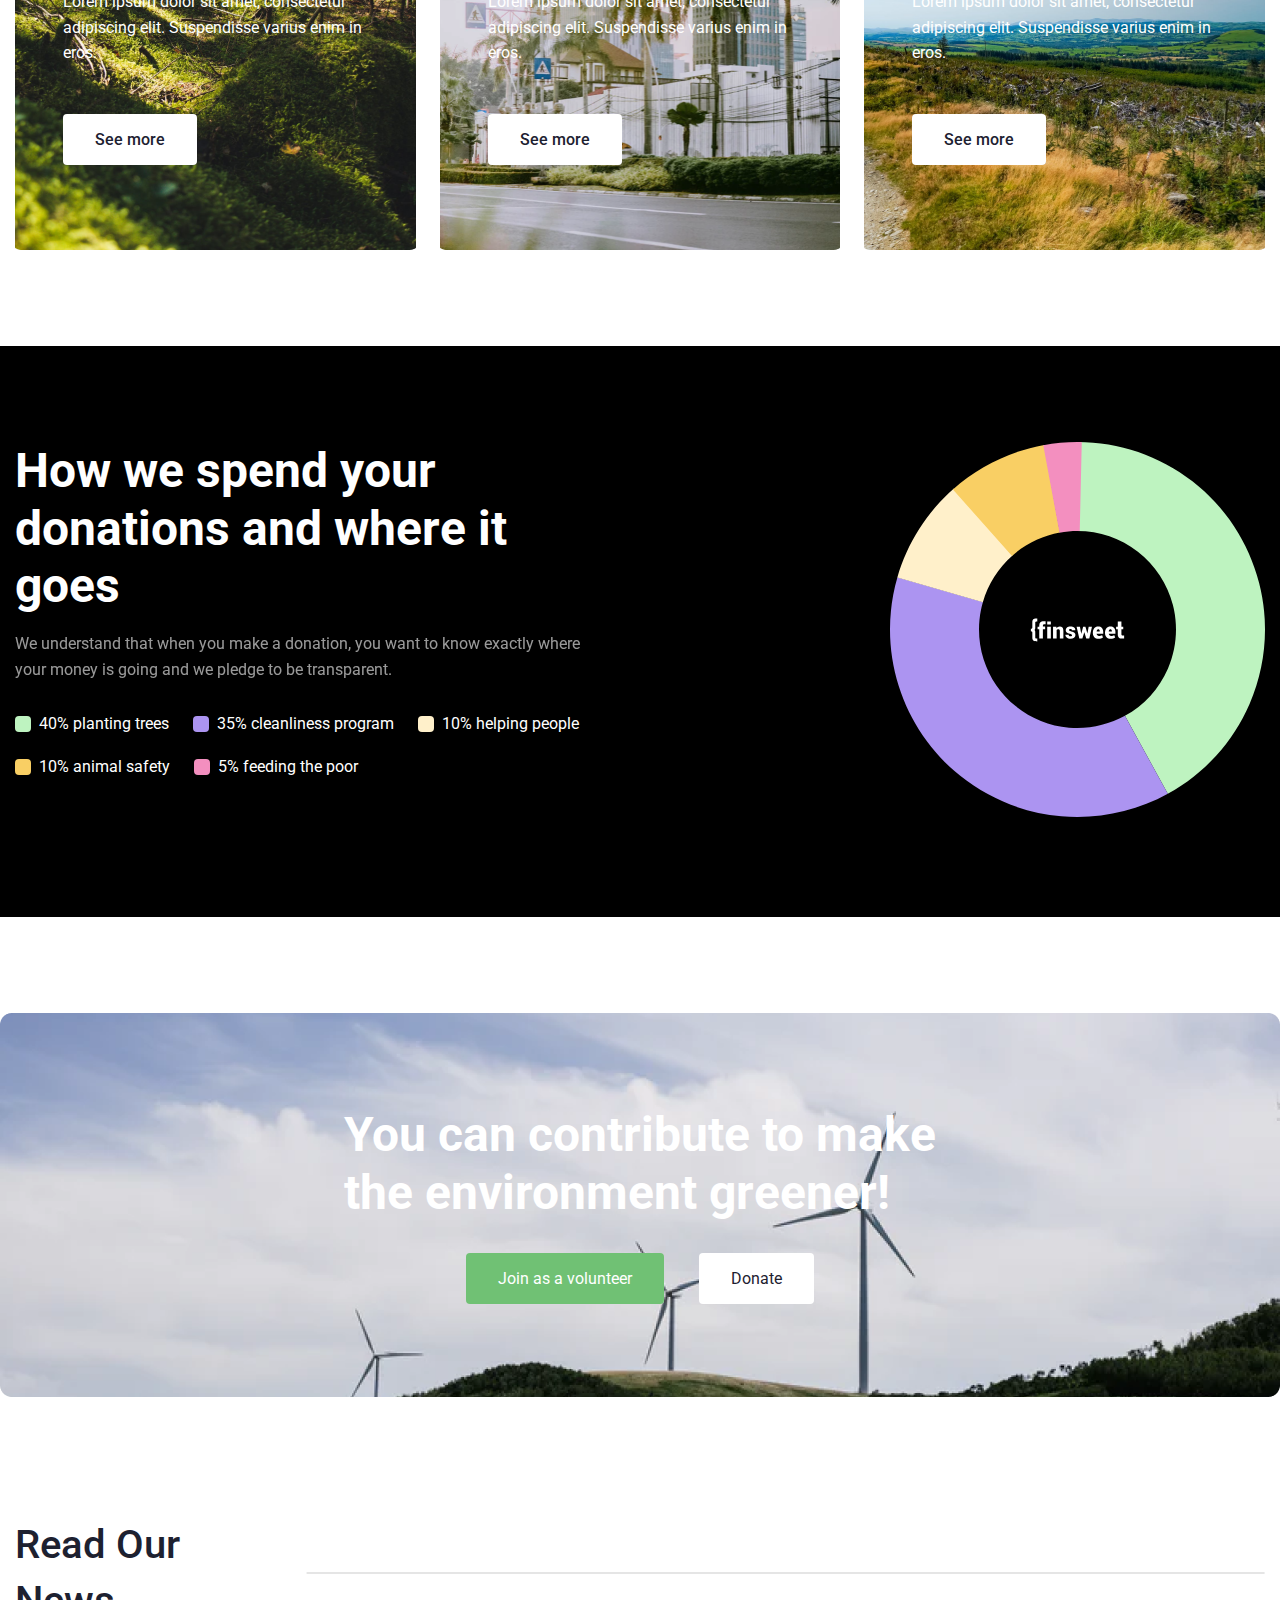
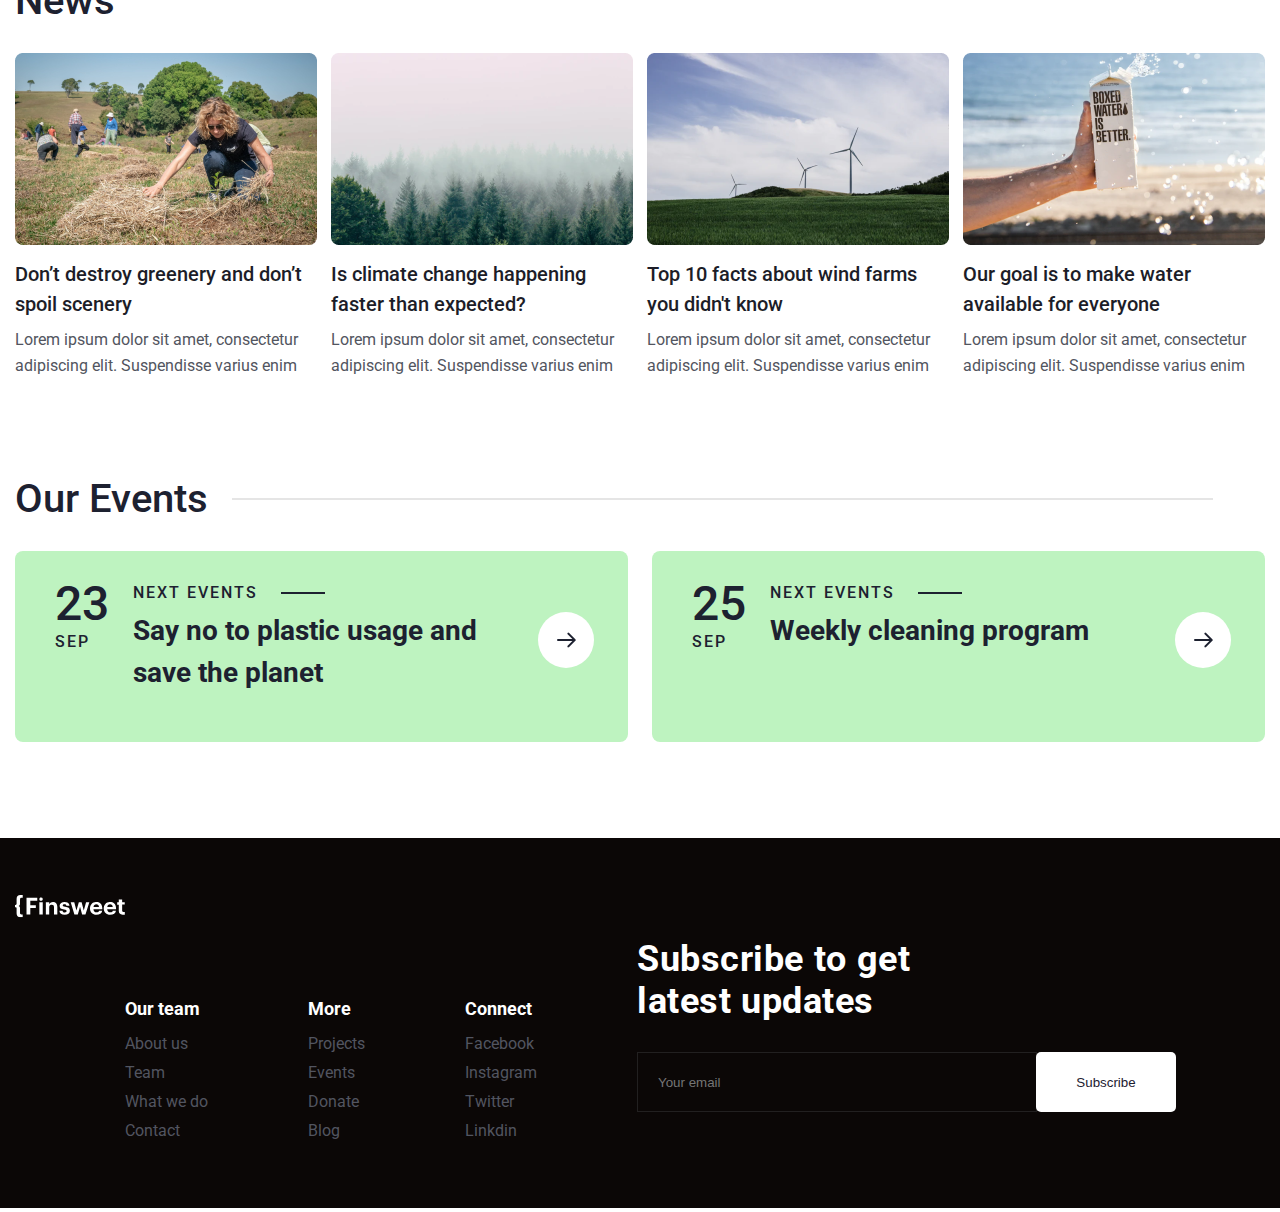
==== commit 81e08f3c: "fixed pages" ====
--- a/index.html
+++ b/index.html
@@ -833,26 +833,26 @@
           <nav class="footer-nav">
             <ul>
               <li><h4>Our team</h4></li>
-              <li><a href="/">About us</a></li>
-              <li><a href="/">Team</a></li>
-              <li><a href="/">What we do</a></li>
-              <li><a href="/">Contact</a></li>
+              <li><a href="./about-us.html">About us</a></li>
+              <li><a href="./media.html">Team</a></li>
+              <li><a href="./what-we-do.html">What we do</a></li>
+              <li><a href="./contact.html">Contact</a></li>
             </ul>
 
             <ul>
               <li><h4>More</h4></li>
-              <li><a href="/">Projects</a></li>
-              <li><a href="/">Events</a></li>
-              <li><a href="/">Donate</a></li>
-              <li><a href="/">Blog</a></li>
+              <li><a href="./project-read-more.html">Projects</a></li>
+              <li><a href="./event.html">Events</a></li>
+              <li><a href="./donation.html">Donate</a></li>
+              <li><a href="./blog-post.html">Blog</a></li>
             </ul>
 
             <ul>
               <li><h4>Connect</h4></li>
-              <li><a href="/">Facebook</a></li>
-              <li><a href="/">Instagram</a></li>
-              <li><a href="/">Twitter</a></li>
-              <li><a href="/">Linkdin</a></li>
+              <li><a href="https://ru-ru.facebook.com/">Facebook</a></li>
+              <li><a href="https://www.instagram.com/">Instagram</a></li>
+              <li><a href="https://twitter.com/?lang=ru">Twitter</a></li>
+              <li><a href="https://ru.linkedin.com/">Linkdin</a></li>
             </ul>
           </nav>
 
--- a/css/main.css
+++ b/css/main.css
@@ -236,6 +236,7 @@
 
 .about-section__inner {
   display: flex;
+  align-items: center;
   margin-top: 96px;
   gap: 96px;
 }
@@ -249,6 +250,45 @@
 .about-section__footer-logos {
   display: flex;
   gap: 96.3px;
+}
+
+.about-us-left-content {
+  background-color: #fff;
+  margin: 100px 110px;
+  padding: 24px 54px 24px 24px;
+}
+.about-us-left-content img {
+  border-radius: 8px;
+  padding-bottom: 24px;
+}
+.about-us-left-content-flex {
+  display: flex;
+  align-items: center;
+  gap: 24px;
+}
+.about-us-left-content-flex h2 {
+  padding-left: 24px;
+  min-width: 300px;
+  font-family: "Roboto";
+  font-style: normal;
+  font-weight: 700;
+  font-size: 20px;
+  color: #1d2130;
+  line-height: 150%;
+  padding-bottom: 8px;
+}
+.about-us-left-content-flex p {
+  padding-left: 24px;
+  font-family: "Roboto";
+  font-style: normal;
+  font-weight: 400;
+  font-size: 16px;
+  line-height: 160%;
+  color: #525560;
+}
+
+.media-page {
+  background: #eff7f2;
 }
 
 .care-section {
@@ -500,6 +540,12 @@
   color: #525560;
   width: 290px;
   margin-top: 8px;
+}
+.blog-content {
+  padding-bottom: 50px;
+  display: flex;
+  flex-direction: column;
+  align-items: center;
 }
 
 .events {
